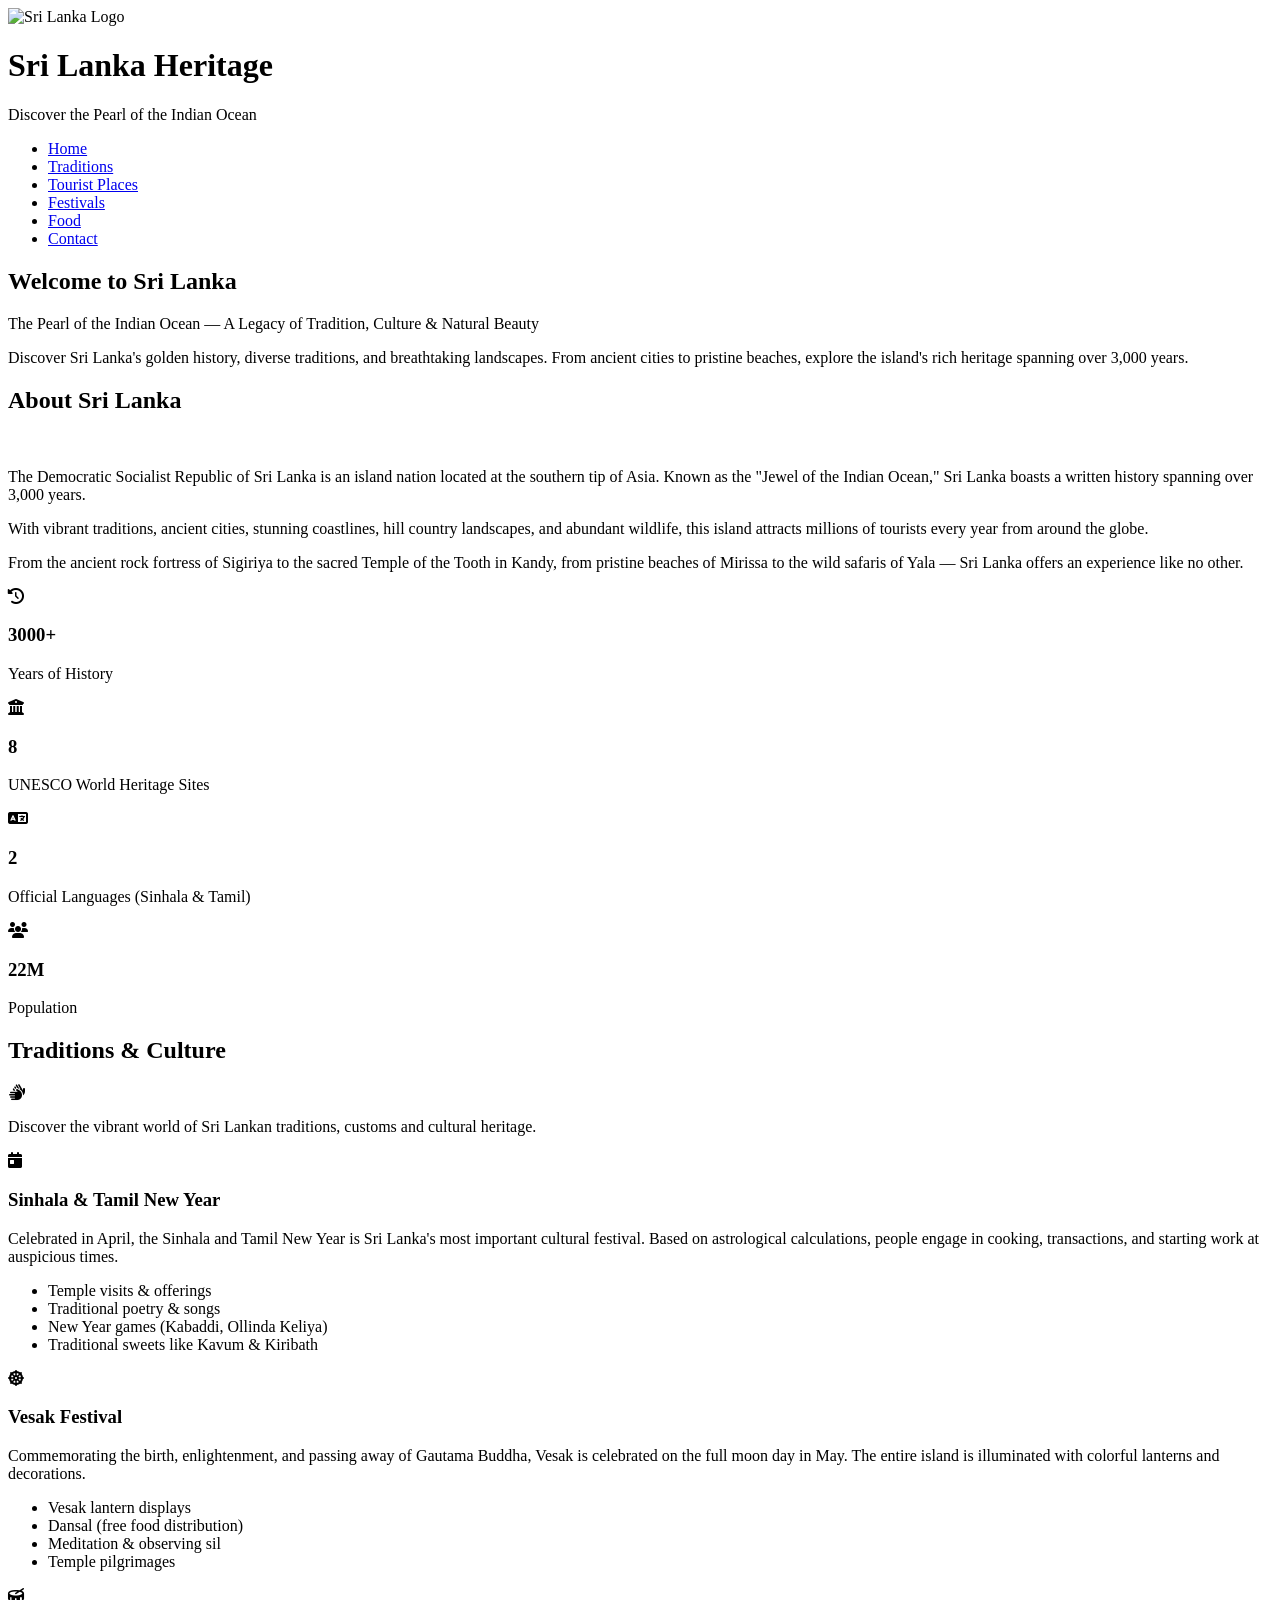
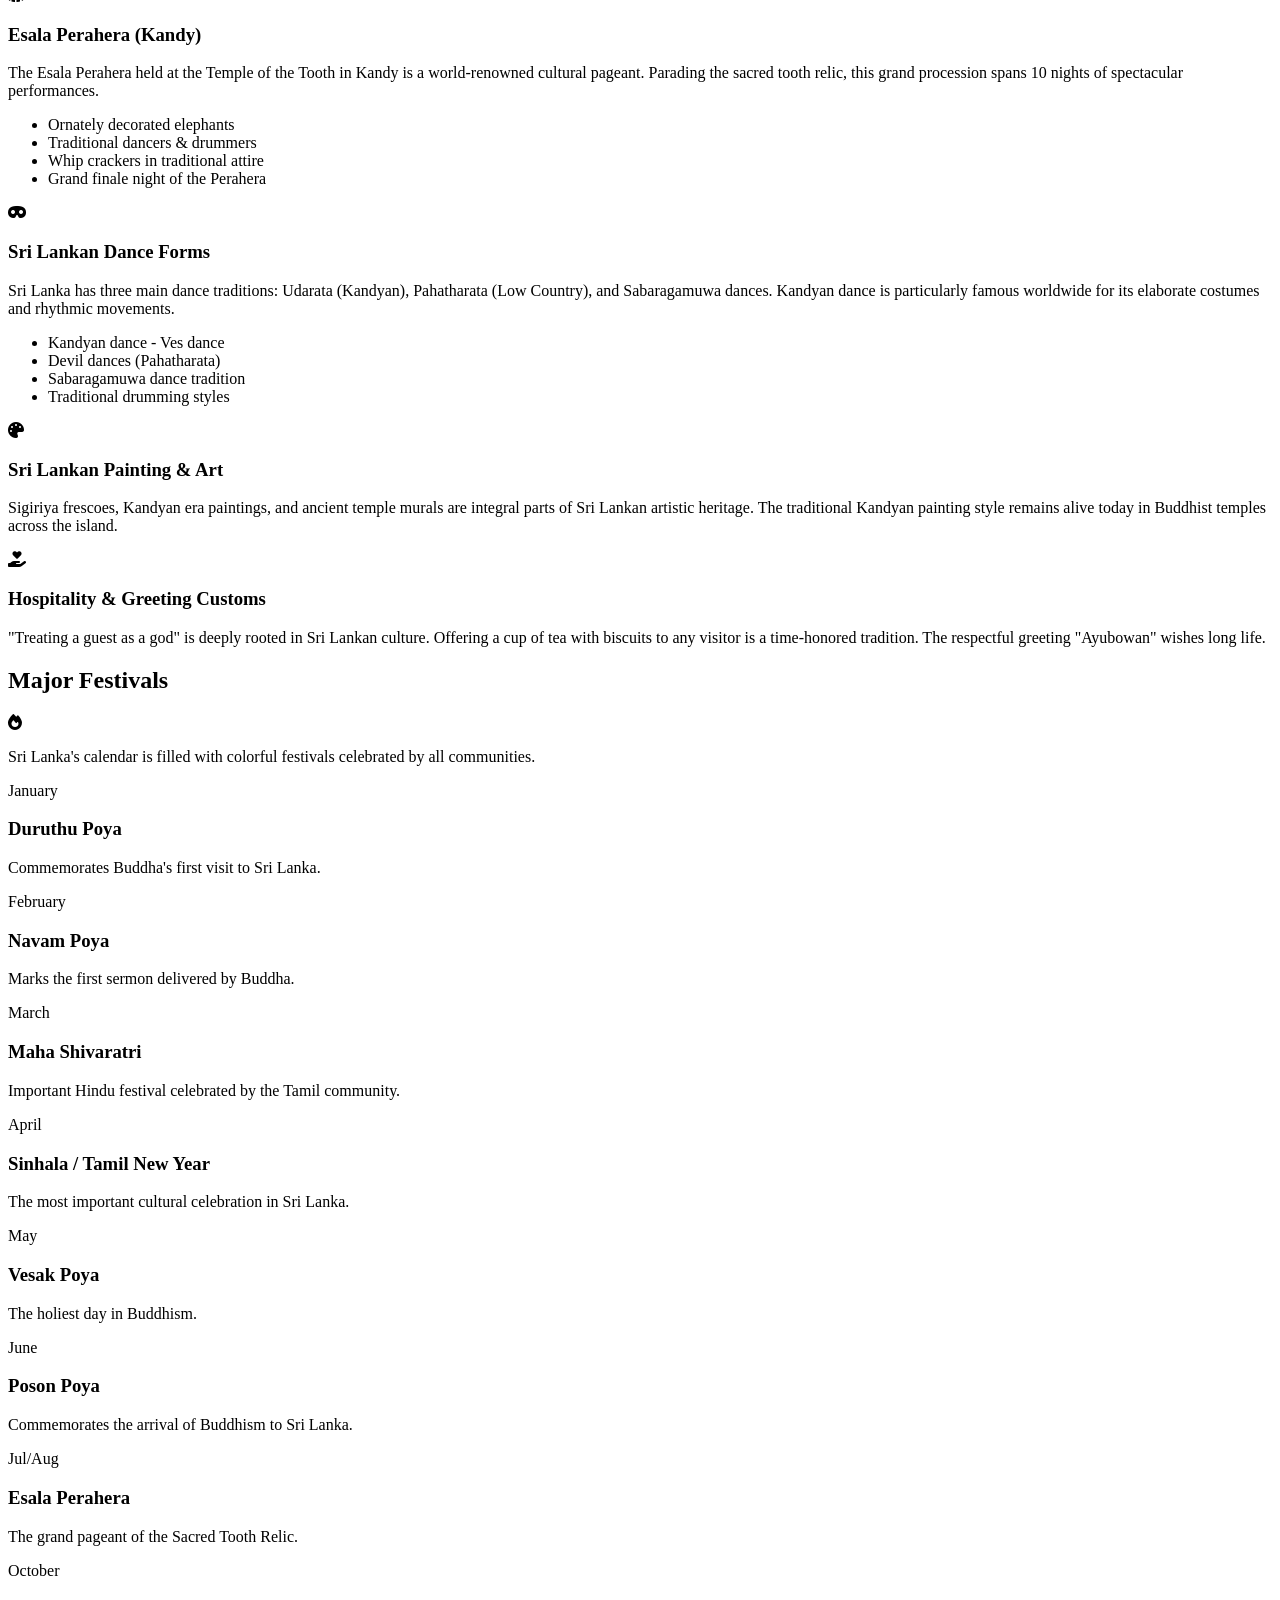
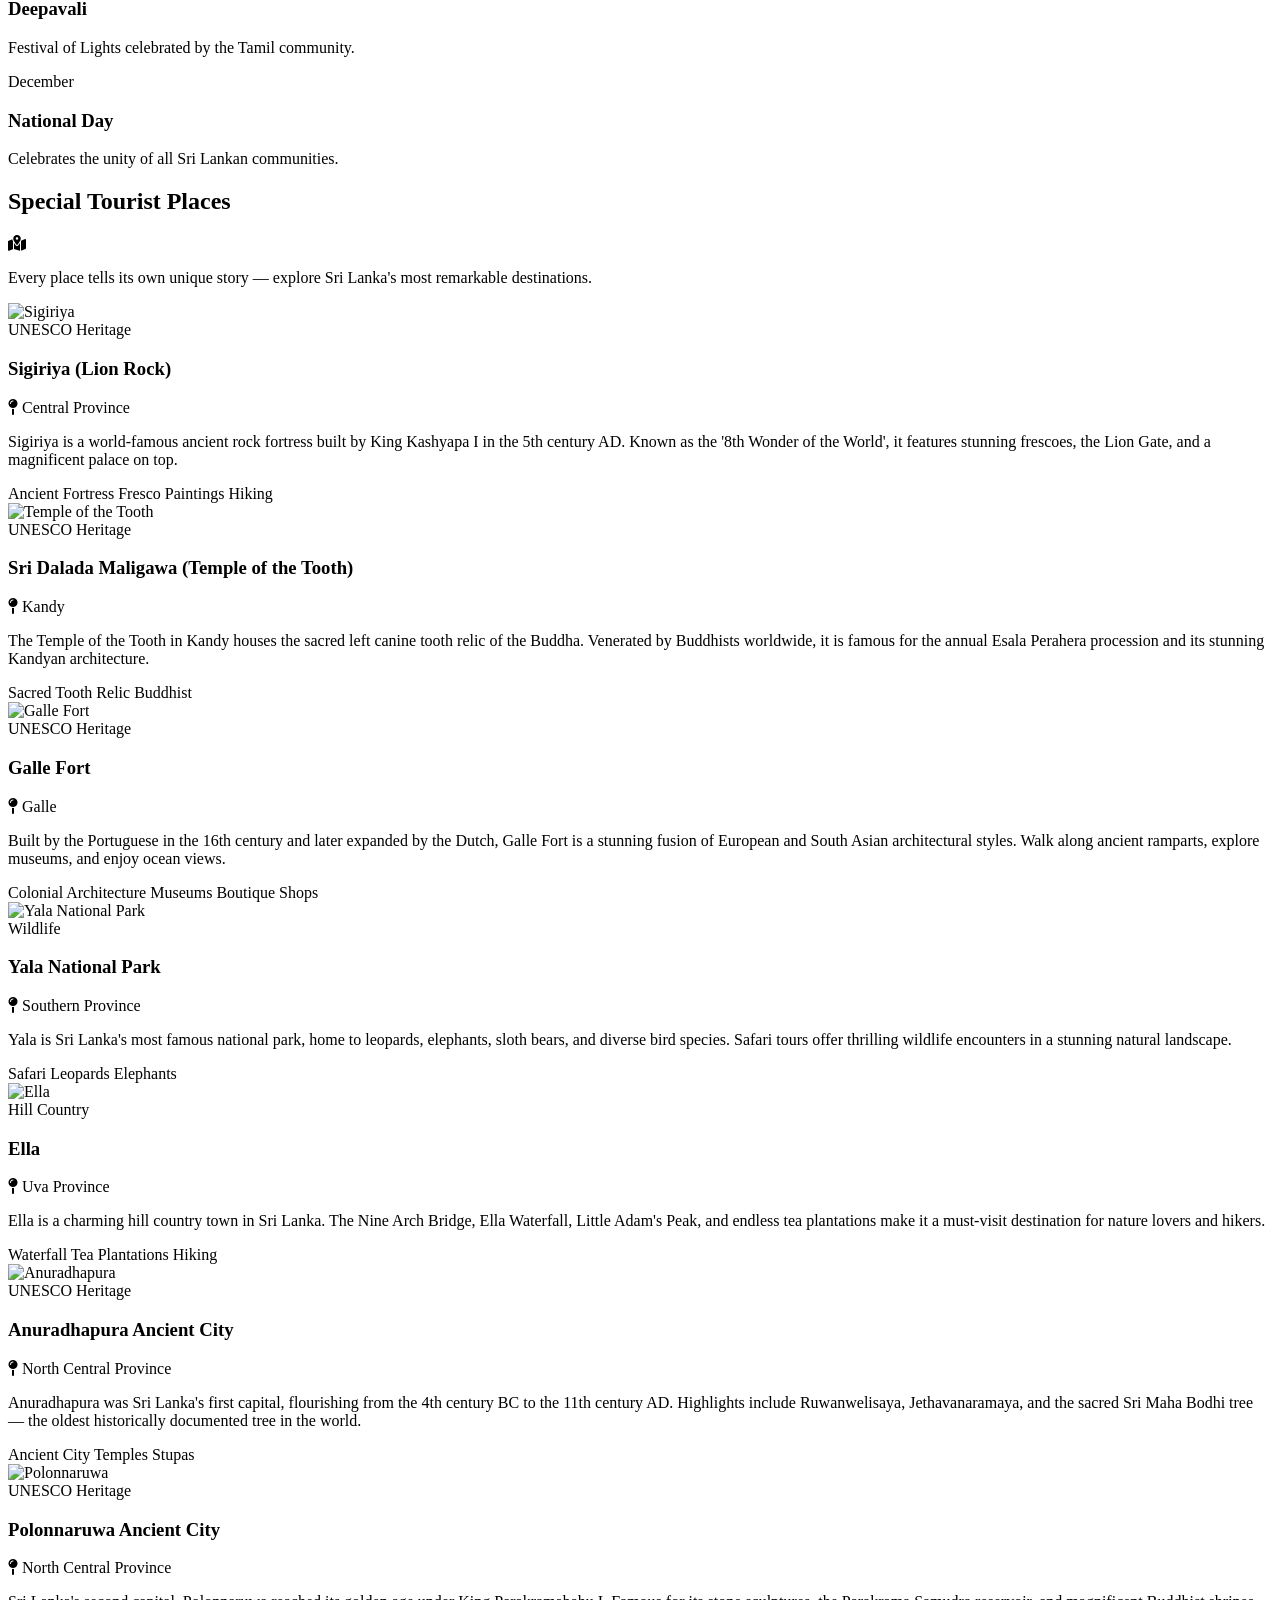
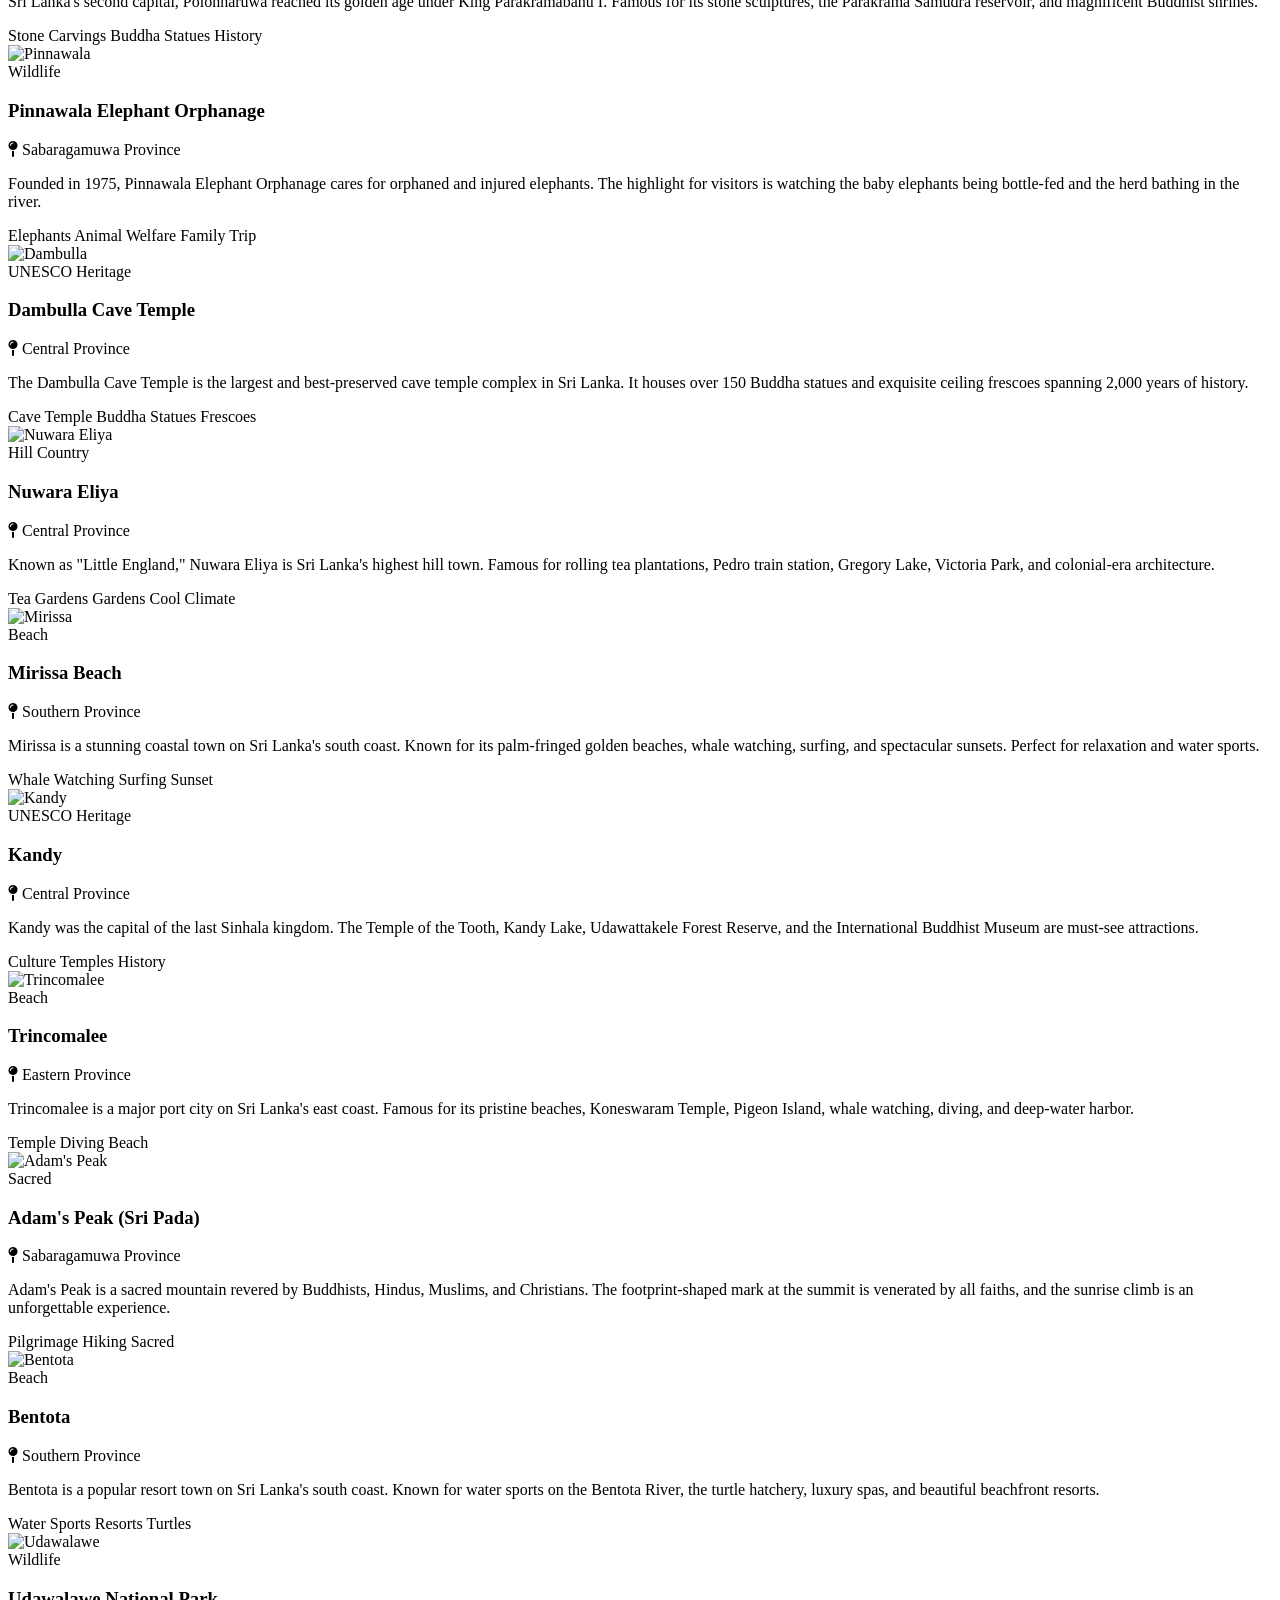
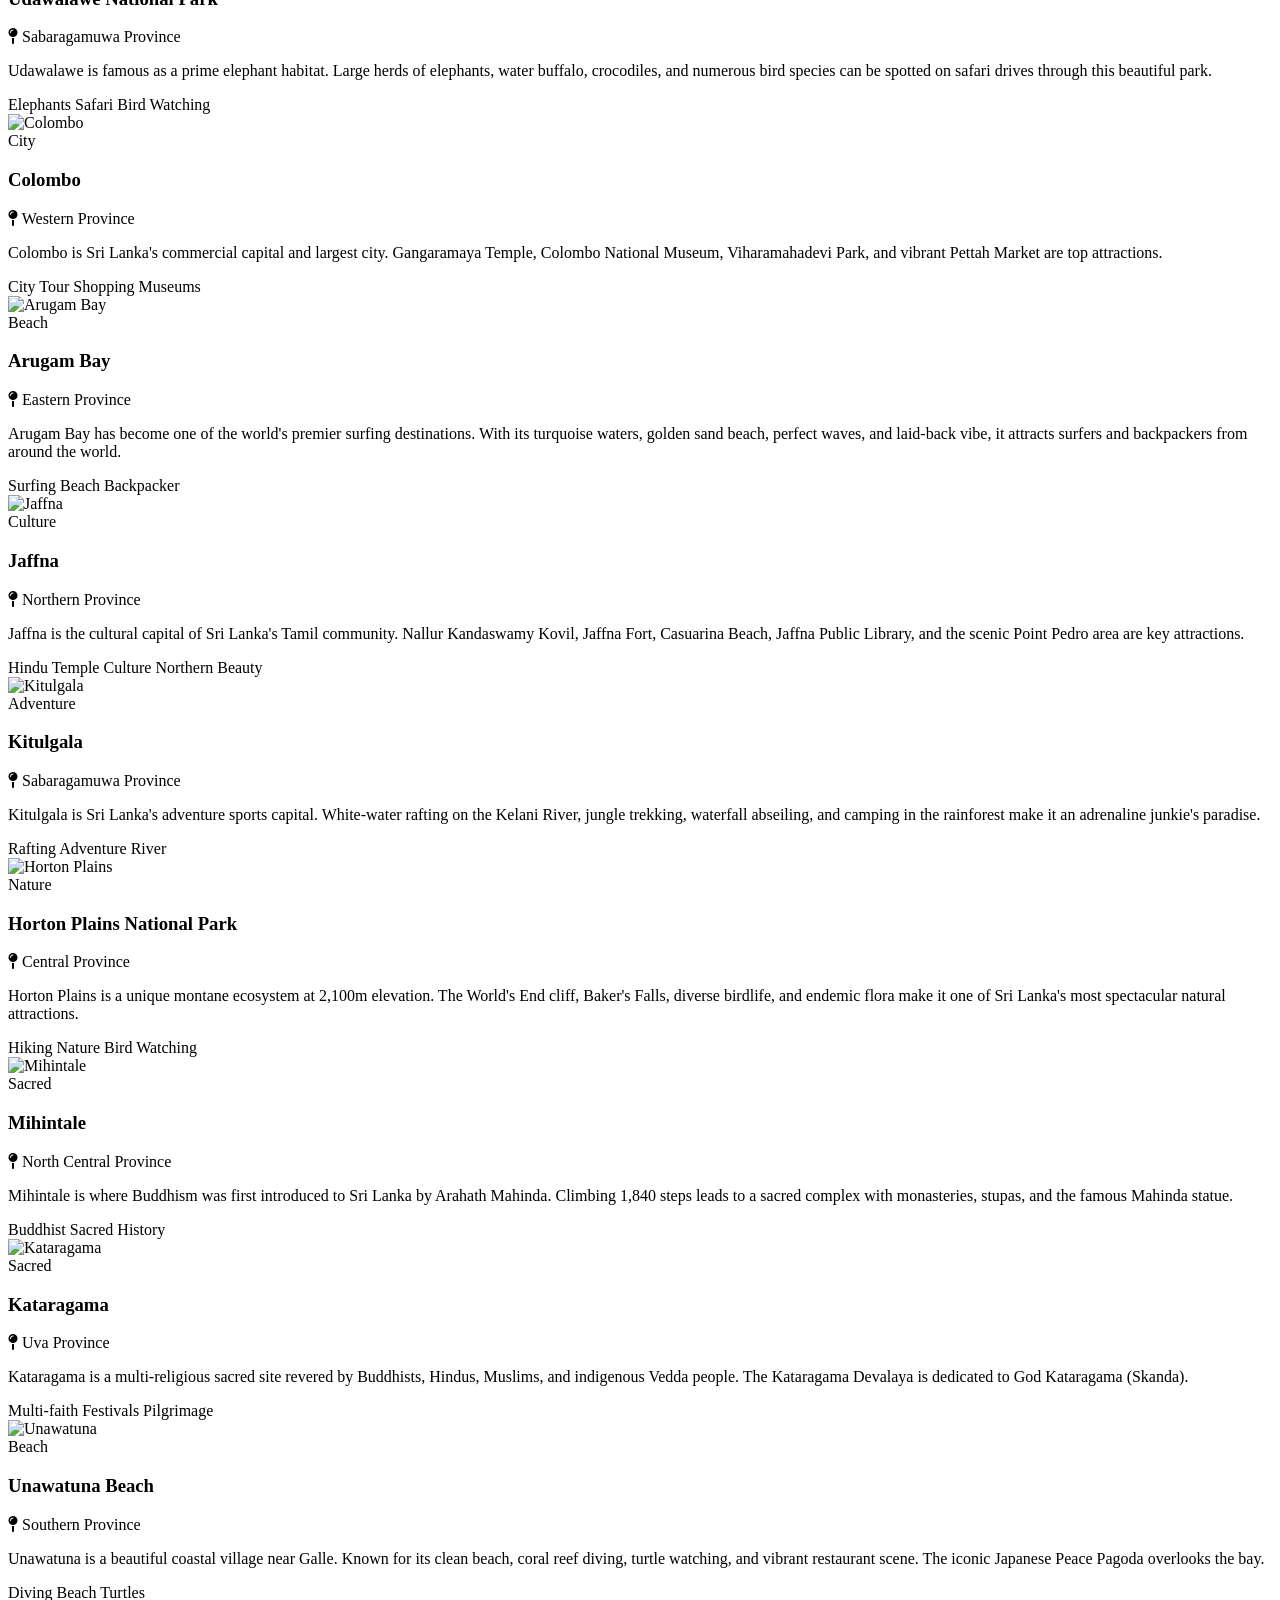
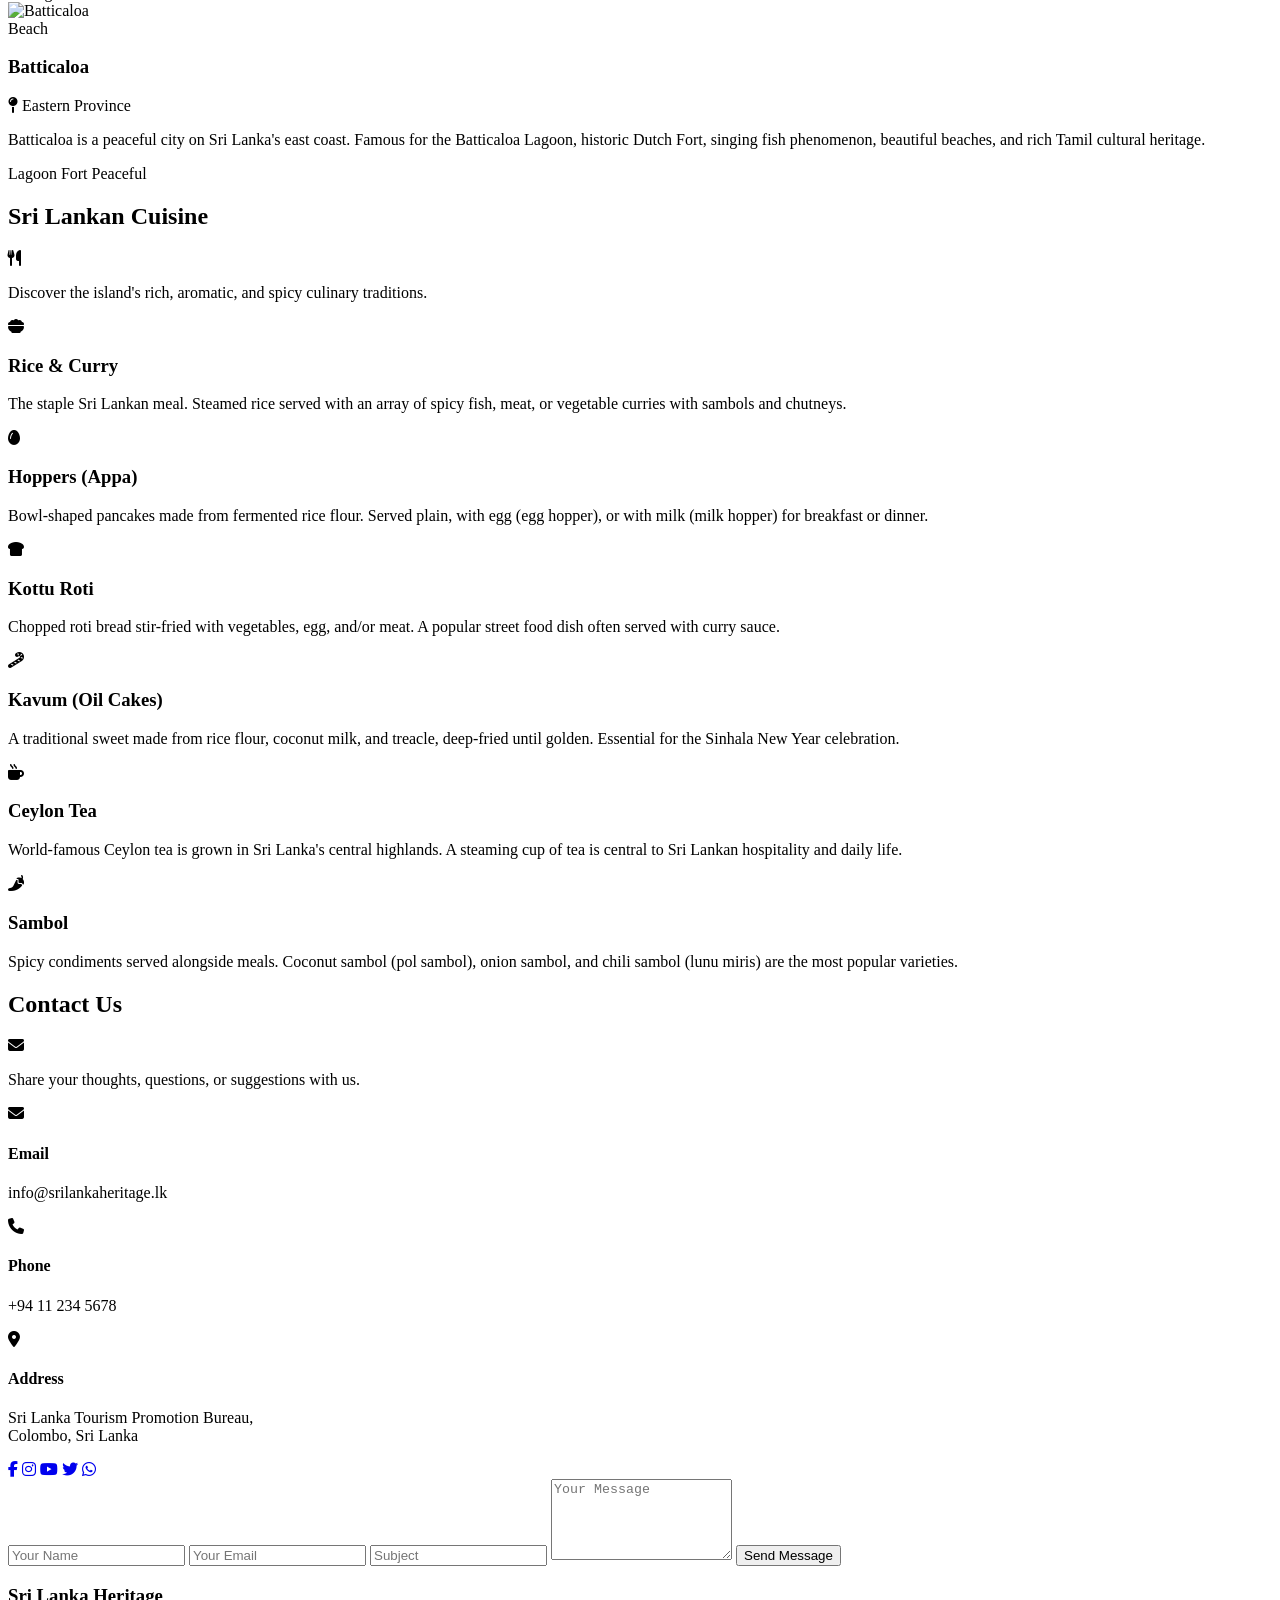
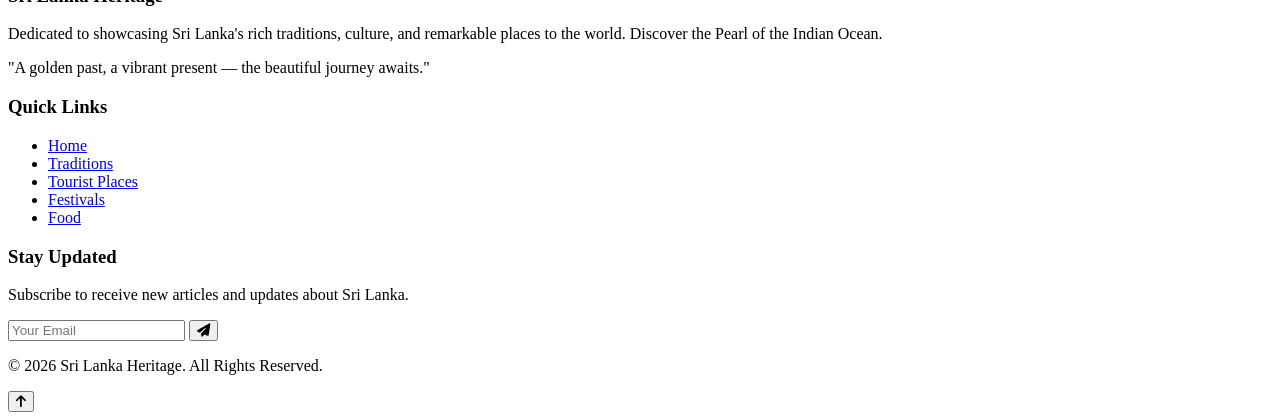
==== index.html @ 877416d2 "Add files via upload" ====
<!DOCTYPE html>
<html lang="en">
<head>
    <meta charset="UTF-8">
    <meta name="viewport" content="width=device-width, initial-scale=1.0">
    <title>Sri Lanka Heritage - Traditions & Places</title>
    <link rel="stylesheet" href="css/style.css">
    <link rel="stylesheet" href="https://cdnjs.cloudflare.com/ajax/libs/font-awesome/6.5.0/css/all.min.css">
    <link href="https://fonts.googleapis.com/css2?family=Noto+Sans+Sinhala:wght@300;400;500;600;700&family=Poppins:wght@300;400;500;600;700&display=swap" rel="stylesheet">
</head>
<body>

    <!-- ========== HEADER / NAVIGATION ========== -->
    <header class="header">
        <div class="container">
            <div class="logo">
                <img src="https://upload.wikimedia.org/wikipedia/commons/thumb/1/1e/Sri_Lanka_Coat_of_Arms.svg/120px-Sri_Lanka_Coat_of_Arms.svg.png" alt="Sri Lanka Logo" class="logo-img">
                <div class="logo-text">
                    <h1>Sri Lanka Heritage</h1>
                    <span>Discover the Pearl of the Indian Ocean</span>
                </div>
            </div>
            <nav class="nav" id="nav">
                <ul class="nav-list">
                    <li><a href="#home" class="active">Home</a></li>
                    <li><a href="#traditions">Traditions</a></li>
                    <li><a href="#places">Tourist Places</a></li>
                    <li><a href="#festivals">Festivals</a></li>
                    <li><a href="#food">Food</a></li>
                    <li><a href="#contact">Contact</a></li>
                </ul>
                <div class="hamburger" id="hamburger">
                    <span></span>
                    <span></span>
                    <span></span>
                </div>
            </nav>
        </div>
    </header>

    <!-- ========== HERO SECTION WITH SLIDESHOW BACKGROUND ========== -->
    <section class="hero" id="home">
        <!-- Slideshow background images -->
        <div class="hero-slideshow">
            <div class="hero-slide active" style="background-image: url('Image/Sigiriya.jfif')"></div>
            <div class="hero-slide" style="background-image: url('Image/The Ancient Rock Fortress of Sigiriya.jfif')"></div>
            <div class="hero-slide" style="background-image: url('Image/Anuradhapura.jfif')"></div>
            <div class="hero-slide" style="background-image: url('Image/Siripadaya, Sri Lanka.jfif')"></div>
            <div class="hero-slide" style="background-image: url('Image/Mirissa Srilanka.jfif')"></div>
            <div class="hero-slide" style="background-image: url('Image/sri lanka.jfif')"></div>
        </div>
        <div class="hero-overlay"></div>
        <!-- Glassmorphism content card -->
        <div class="hero-content">
            <h1 class="hero-title">Welcome to Sri Lanka</h1>
            <p class="hero-subtitle">The Pearl of the Indian Ocean — A Legacy of Tradition, Culture & Natural Beauty</p>
            <p class="hero-desc">Discover Sri Lanka's golden history, diverse traditions, and breathtaking landscapes. From ancient cities to pristine beaches, explore the island's rich heritage spanning over 3,000 years.</p>
            </div>
    </section>

    <!-- ========== INTRODUCTION ========== -->
    <section class="intro section-padding">
        <div class="container">
            <div class="section-header">
                <h2>About Sri Lanka</h2>
                <div class="separator">
                    <span class="sep-line"></span>
                    <i class="fas fa-lotus"></i>
                    <span class="sep-line"></span>
                </div>
            </div>
            <div class="intro-content">
                <div class="intro-text">
                    <p>The Democratic Socialist Republic of Sri Lanka is an island nation located at the southern tip of Asia. Known as the "Jewel of the Indian Ocean," Sri Lanka boasts a written history spanning over 3,000 years.</p>
                    <p>With vibrant traditions, ancient cities, stunning coastlines, hill country landscapes, and abundant wildlife, this island attracts millions of tourists every year from around the globe.</p>
                    <p>From the ancient rock fortress of Sigiriya to the sacred Temple of the Tooth in Kandy, from pristine beaches of Mirissa to the wild safaris of Yala — Sri Lanka offers an experience like no other.</p>
                </div>
                <div class="intro-stats">
                    <div class="stat-box">
                        <i class="fas fa-history"></i>
                        <h3>3000+</h3>
                        <p>Years of History</p>
                    </div>
                    <div class="stat-box">
                        <i class="fas fa-university"></i>
                        <h3>8</h3>
                        <p>UNESCO World Heritage Sites</p>
                    </div>
                    <div class="stat-box">
                        <i class="fas fa-language"></i>
                        <h3>2</h3>
                        <p>Official Languages (Sinhala & Tamil)</p>
                    </div>
                    <div class="stat-box">
                        <i class="fas fa-users"></i>
                        <h3>22M</h3>
                        <p>Population</p>
                    </div>
                </div>
            </div>
        </div>
    </section>

    <!-- ========== TRADITIONS SECTION ========== -->
    <section class="traditions section-padding" id="traditions">
        <div class="container">
            <div class="section-header">
                <h2>Traditions & Culture</h2>
                <div class="separator">
                    <span class="sep-line"></span>
                    <i class="fas fa-hands"></i>
                    <span class="sep-line"></span>
                </div>
                <p class="section-subtitle">Discover the vibrant world of Sri Lankan traditions, customs and cultural heritage.</p>
            </div>

            <div class="traditions-grid">
                <!-- Tradition 1 -->
                <div class="tradition-card fade-in">
                    <div class="card-icon"><i class="fas fa-calendar-day"></i></div>
                    <h3>Sinhala & Tamil New Year</h3>
                    <p>Celebrated in April, the Sinhala and Tamil New Year is Sri Lanka's most important cultural festival. Based on astrological calculations, people engage in cooking, transactions, and starting work at auspicious times.</p>
                    <ul class="tradition-highlights">
                        <li>Temple visits & offerings</li>
                        <li>Traditional poetry & songs</li>
                        <li>New Year games (Kabaddi, Ollinda Keliya)</li>
                        <li>Traditional sweets like Kavum & Kiribath</li>
                    </ul>
                </div>

                <!-- Tradition 2 -->
                <div class="tradition-card fade-in">
                    <div class="card-icon"><i class="fas fa-dharmachakra"></i></div>
                    <h3>Vesak Festival</h3>
                    <p>Commemorating the birth, enlightenment, and passing away of Gautama Buddha, Vesak is celebrated on the full moon day in May. The entire island is illuminated with colorful lanterns and decorations.</p>
                    <ul class="tradition-highlights">
                        <li>Vesak lantern displays</li>
                        <li>Dansal (free food distribution)</li>
                        <li>Meditation & observing sil</li>
                        <li>Temple pilgrimages</li>
                    </ul>
                </div>

                <!-- Tradition 3 -->
                <div class="tradition-card fade-in">
                    <div class="card-icon"><i class="fas fa-drum"></i></div>
                    <h3>Esala Perahera (Kandy)</h3>
                    <p>The Esala Perahera held at the Temple of the Tooth in Kandy is a world-renowned cultural pageant. Parading the sacred tooth relic, this grand procession spans 10 nights of spectacular performances.</p>
                    <ul class="tradition-highlights">
                        <li>Ornately decorated elephants</li>
                        <li>Traditional dancers & drummers</li>
                        <li>Whip crackers in traditional attire</li>
                        <li>Grand finale night of the Perahera</li>
                    </ul>
                </div>

                <!-- Tradition 4 -->
                <div class="tradition-card fade-in">
                    <div class="card-icon"><i class="fas fa-mask"></i></div>
                    <h3>Sri Lankan Dance Forms</h3>
                    <p>Sri Lanka has three main dance traditions: Udarata (Kandyan), Pahatharata (Low Country), and Sabaragamuwa dances. Kandyan dance is particularly famous worldwide for its elaborate costumes and rhythmic movements.</p>
                    <ul class="tradition-highlights">
                        <li>Kandyan dance - Ves dance</li>
                        <li>Devil dances (Pahatharata)</li>
                        <li>Sabaragamuwa dance tradition</li>
                        <li>Traditional drumming styles</li>
                    </ul>
                </div>

                <!-- Tradition 5 -->
                <div class="tradition-card fade-in">
                    <div class="card-icon"><i class="fas fa-palette"></i></div>
                    <h3>Sri Lankan Painting & Art</h3>
                    <p>Sigiriya frescoes, Kandyan era paintings, and ancient temple murals are integral parts of Sri Lankan artistic heritage. The traditional Kandyan painting style remains alive today in Buddhist temples across the island.</p>
                </div>

                <!-- Tradition 6 -->
                <div class="tradition-card fade-in">
                    <div class="card-icon"><i class="fas fa-hand-holding-heart"></i></div>
                    <h3>Hospitality & Greeting Customs</h3>
                    <p>"Treating a guest as a god" is deeply rooted in Sri Lankan culture. Offering a cup of tea with biscuits to any visitor is a time-honored tradition. The respectful greeting "Ayubowan" wishes long life.</p>
                </div>
            </div>
        </div>
    </section>

    <!-- ========== FESTIVALS SECTION ========== -->
    <section class="festivals section-padding" id="festivals">
        <div class="container">
            <div class="section-header">
                <h2>Major Festivals</h2>
                <div class="separator">
                    <span class="sep-line"></span>
                    <i class="fas fa-fire"></i>
                    <span class="sep-line"></span>
                </div>
                <p class="section-subtitle">Sri Lanka's calendar is filled with colorful festivals celebrated by all communities.</p>
            </div>

            <div class="festivals-grid">
                <div class="festival-card">
                    <div class="festival-date">January</div>
                    <h3>Duruthu Poya</h3>
                    <p>Commemorates Buddha's first visit to Sri Lanka.</p>
                </div>
                <div class="festival-card">
                    <div class="festival-date">February</div>
                    <h3>Navam Poya</h3>
                    <p>Marks the first sermon delivered by Buddha.</p>
                </div>
                <div class="festival-card">
                    <div class="festival-date">March</div>
                    <h3>Maha Shivaratri</h3>
                    <p>Important Hindu festival celebrated by the Tamil community.</p>
                </div>
                <div class="festival-card">
                    <div class="festival-date">April</div>
                    <h3>Sinhala / Tamil New Year</h3>
                    <p>The most important cultural celebration in Sri Lanka.</p>
                </div>
                <div class="festival-card">
                    <div class="festival-date">May</div>
                    <h3>Vesak Poya</h3>
                    <p>The holiest day in Buddhism.</p>
                </div>
                <div class="festival-card">
                    <div class="festival-date">June</div>
                    <h3>Poson Poya</h3>
                    <p>Commemorates the arrival of Buddhism to Sri Lanka.</p>
                </div>
                <div class="festival-card">
                    <div class="festival-date">Jul/Aug</div>
                    <h3>Esala Perahera</h3>
                    <p>The grand pageant of the Sacred Tooth Relic.</p>
                </div>
                <div class="festival-card">
                    <div class="festival-date">October</div>
                    <h3>Deepavali</h3>
                    <p>Festival of Lights celebrated by the Tamil community.</p>
                </div>
                <div class="festival-card">
                    <div class="festival-date">December</div>
                    <h3>National Day</h3>
                    <p>Celebrates the unity of all Sri Lankan communities.</p>
                </div>
            </div>
        </div>
    </section>

    <!-- ========== PLACES SECTION ========== -->
    <section class="places section-padding" id="places">
        <div class="container">
            <div class="section-header">
                <h2>Special Tourist Places</h2>
                <div class="separator">
                    <span class="sep-line"></span>
                    <i class="fas fa-map-marked-alt"></i>
                    <span class="sep-line"></span>
                </div>
                <p class="section-subtitle">Every place tells its own unique story — explore Sri Lanka's most remarkable destinations.</p>
            </div>

            <div class="places-grid">
                <!-- Place 1 -->
                <div class="place-card fade-in">
                    <div class="place-image">
                        <img src="https://upload.wikimedia.org/wikipedia/commons/thumb/e/e7/Sigiriya.jpg/1280px-Sigiriya.jpg" alt="Sigiriya" loading="lazy">
                        <div class="place-badge">UNESCO Heritage</div>
                    </div>
                    <div class="place-info">
                        <h3>Sigiriya (Lion Rock)</h3>
                        <p class="place-location"><i class="fas fa-map-pin"></i> Central Province</p>
                        <p>Sigiriya is a world-famous ancient rock fortress built by King Kashyapa I in the 5th century AD. Known as the '8th Wonder of the World', it features stunning frescoes, the Lion Gate, and a magnificent palace on top.</p>
                        <div class="place-tags">
                            <span>Ancient Fortress</span>
                            <span>Fresco Paintings</span>
                            <span>Hiking</span>
                        </div>
                    </div>
                </div>

                <!-- Place 2 -->
                <div class="place-card fade-in">
                    <div class="place-image">
                        <img src="https://upload.wikimedia.org/wikipedia/commons/thumb/4/4b/Temple_of_the_Tooth.jpg/1280px-Temple_of_the_Tooth.jpg" alt="Temple of the Tooth" loading="lazy">
                        <div class="place-badge">UNESCO Heritage</div>
                    </div>
                    <div class="place-info">
                        <h3>Sri Dalada Maligawa (Temple of the Tooth)</h3>
                        <p class="place-location"><i class="fas fa-map-pin"></i> Kandy</p>
                        <p>The Temple of the Tooth in Kandy houses the sacred left canine tooth relic of the Buddha. Venerated by Buddhists worldwide, it is famous for the annual Esala Perahera procession and its stunning Kandyan architecture.</p>
                        <div class="place-tags">
                            <span>Sacred</span>
                            <span>Tooth Relic</span>
                            <span>Buddhist</span>
                        </div>
                    </div>
                </div>

                <!-- Place 3 -->
                <div class="place-card fade-in">
                    <div class="place-image">
                        <img src="https://upload.wikimedia.org/wikipedia/commons/thumb/8/8a/Galle_Fort.jpg/1280px-Galle_Fort.jpg" alt="Galle Fort" loading="lazy">
                        <div class="place-badge">UNESCO Heritage</div>
                    </div>
                    <div class="place-info">
                        <h3>Galle Fort</h3>
                        <p class="place-location"><i class="fas fa-map-pin"></i> Galle</p>
                        <p>Built by the Portuguese in the 16th century and later expanded by the Dutch, Galle Fort is a stunning fusion of European and South Asian architectural styles. Walk along ancient ramparts, explore museums, and enjoy ocean views.</p>
                        <div class="place-tags">
                            <span>Colonial Architecture</span>
                            <span>Museums</span>
                            <span>Boutique Shops</span>
                        </div>
                    </div>
                </div>

                <!-- Place 4 -->
                <div class="place-card fade-in">
                    <div class="place-image">
                        <img src="https://upload.wikimedia.org/wikipedia/commons/thumb/7/70/Yala_National_Park.jpg/1280px-Yala_National_Park.jpg" alt="Yala National Park" loading="lazy">
                        <div class="place-badge">Wildlife</div>
                    </div>
                    <div class="place-info">
                        <h3>Yala National Park</h3>
                        <p class="place-location"><i class="fas fa-map-pin"></i> Southern Province</p>
                        <p>Yala is Sri Lanka's most famous national park, home to leopards, elephants, sloth bears, and diverse bird species. Safari tours offer thrilling wildlife encounters in a stunning natural landscape.</p>
                        <div class="place-tags">
                            <span>Safari</span>
                            <span>Leopards</span>
                            <span>Elephants</span>
                        </div>
                    </div>
                </div>

                <!-- Place 5 -->
                <div class="place-card fade-in">
                    <div class="place-image">
                        <img src="https://upload.wikimedia.org/wikipedia/commons/thumb/2/2e/Ella_Sri_Lanka.jpg/1280px-Ella_Sri_Lanka.jpg" alt="Ella" loading="lazy">
                        <div class="place-badge">Hill Country</div>
                    </div>
                    <div class="place-info">
                        <h3>Ella</h3>
                        <p class="place-location"><i class="fas fa-map-pin"></i> Uva Province</p>
                        <p>Ella is a charming hill country town in Sri Lanka. The Nine Arch Bridge, Ella Waterfall, Little Adam's Peak, and endless tea plantations make it a must-visit destination for nature lovers and hikers.</p>
                        <div class="place-tags">
                            <span>Waterfall</span>
                            <span>Tea Plantations</span>
                            <span>Hiking</span>
                        </div>
                    </div>
                </div>

                <!-- Place 6 -->
                <div class="place-card fade-in">
                    <div class="place-image">
                        <img src="https://upload.wikimedia.org/wikipedia/commons/thumb/2/20/Anuradhapura.jpg/1280px-Anuradhapura.jpg" alt="Anuradhapura" loading="lazy">
                        <div class="place-badge">UNESCO Heritage</div>
                    </div>
                    <div class="place-info">
                        <h3>Anuradhapura Ancient City</h3>
                        <p class="place-location"><i class="fas fa-map-pin"></i> North Central Province</p>
                        <p>Anuradhapura was Sri Lanka's first capital, flourishing from the 4th century BC to the 11th century AD. Highlights include Ruwanwelisaya, Jethavanaramaya, and the sacred Sri Maha Bodhi tree — the oldest historically documented tree in the world.</p>
                        <div class="place-tags">
                            <span>Ancient City</span>
                            <span>Temples</span>
                            <span>Stupas</span>
                        </div>
                    </div>
                </div>

                <!-- Place 7 -->
                <div class="place-card fade-in">
                    <div class="place-image">
                        <img src="https://upload.wikimedia.org/wikipedia/commons/thumb/9/9b/Polonnaruwa.jpg/1280px-Polonnaruwa.jpg" alt="Polonnaruwa" loading="lazy">
                        <div class="place-badge">UNESCO Heritage</div>
                    </div>
                    <div class="place-info">
                        <h3>Polonnaruwa Ancient City</h3>
                        <p class="place-location"><i class="fas fa-map-pin"></i> North Central Province</p>
                        <p>Sri Lanka's second capital, Polonnaruwa reached its golden age under King Parakramabahu I. Famous for its stone sculptures, the Parakrama Samudra reservoir, and magnificent Buddhist shrines.</p>
                        <div class="place-tags">
                            <span>Stone Carvings</span>
                            <span>Buddha Statues</span>
                            <span>History</span>
                        </div>
                    </div>
                </div>

                <!-- Place 8 -->
                <div class="place-card fade-in">
                    <div class="place-image">
                        <img src="https://upload.wikimedia.org/wikipedia/commons/thumb/7/77/Pinnawala_Elephant_Orphanage.jpg/1280px-Pinnawala_Elephant_Orphanage.jpg" alt="Pinnawala" loading="lazy">
                        <div class="place-badge">Wildlife</div>
                    </div>
                    <div class="place-info">
                        <h3>Pinnawala Elephant Orphanage</h3>
                        <p class="place-location"><i class="fas fa-map-pin"></i> Sabaragamuwa Province</p>
                        <p>Founded in 1975, Pinnawala Elephant Orphanage cares for orphaned and injured elephants. The highlight for visitors is watching the baby elephants being bottle-fed and the herd bathing in the river.</p>
                        <div class="place-tags">
                            <span>Elephants</span>
                            <span>Animal Welfare</span>
                            <span>Family Trip</span>
                        </div>
                    </div>
                </div>

                <!-- Place 9 -->
                <div class="place-card fade-in">
                    <div class="place-image">
                        <img src="https://upload.wikimedia.org/wikipedia/commons/thumb/a/a4/Dambulla_Cave_Temple.jpg/1280px-Dambulla_Cave_Temple.jpg" alt="Dambulla" loading="lazy">
                        <div class="place-badge">UNESCO Heritage</div>
                    </div>
                    <div class="place-info">
                        <h3>Dambulla Cave Temple</h3>
                        <p class="place-location"><i class="fas fa-map-pin"></i> Central Province</p>
                        <p>The Dambulla Cave Temple is the largest and best-preserved cave temple complex in Sri Lanka. It houses over 150 Buddha statues and exquisite ceiling frescoes spanning 2,000 years of history.</p>
                        <div class="place-tags">
                            <span>Cave Temple</span>
                            <span>Buddha Statues</span>
                            <span>Frescoes</span>
                        </div>
                    </div>
                </div>

                <!-- Place 10 -->
                <div class="place-card fade-in">
                    <div class="place-image">
                        <img src="https://upload.wikimedia.org/wikipedia/commons/thumb/5/5a/Nuwara_Eliya.jpg/1280px-Nuwara_Eliya.jpg" alt="Nuwara Eliya" loading="lazy">
                        <div class="place-badge">Hill Country</div>
                    </div>
                    <div class="place-info">
                        <h3>Nuwara Eliya</h3>
                        <p class="place-location"><i class="fas fa-map-pin"></i> Central Province</p>
                        <p>Known as "Little England," Nuwara Eliya is Sri Lanka's highest hill town. Famous for rolling tea plantations, Pedro train station, Gregory Lake, Victoria Park, and colonial-era architecture.</p>
                        <div class="place-tags">
                            <span>Tea Gardens</span>
                            <span>Gardens</span>
                            <span>Cool Climate</span>
                        </div>
                    </div>
                </div>

                <!-- Place 11 -->
                <div class="place-card fade-in">
                    <div class="place-image">
                        <img src="https://upload.wikimedia.org/wikipedia/commons/thumb/0/0a/Mirissa_Beach.jpg/1280px-Mirissa_Beach.jpg" alt="Mirissa" loading="lazy">
                        <div class="place-badge">Beach</div>
                    </div>
                    <div class="place-info">
                        <h3>Mirissa Beach</h3>
                        <p class="place-location"><i class="fas fa-map-pin"></i> Southern Province</p>
                        <p>Mirissa is a stunning coastal town on Sri Lanka's south coast. Known for its palm-fringed golden beaches, whale watching, surfing, and spectacular sunsets. Perfect for relaxation and water sports.</p>
                        <div class="place-tags">
                            <span>Whale Watching</span>
                            <span>Surfing</span>
                            <span>Sunset</span>
                        </div>
                    </div>
                </div>

                <!-- Place 12 -->
                <div class="place-card fade-in">
                    <div class="place-image">
                        <img src="https://upload.wikimedia.org/wikipedia/commons/thumb/a/a7/Kandy_Lake.jpg/1280px-Kandy_Lake.jpg" alt="Kandy" loading="lazy">
                        <div class="place-badge">UNESCO Heritage</div>
                    </div>
                    <div class="place-info">
                        <h3>Kandy</h3>
                        <p class="place-location"><i class="fas fa-map-pin"></i> Central Province</p>
                        <p>Kandy was the capital of the last Sinhala kingdom. The Temple of the Tooth, Kandy Lake, Udawattakele Forest Reserve, and the International Buddhist Museum are must-see attractions.</p>
                        <div class="place-tags">
                            <span>Culture</span>
                            <span>Temples</span>
                            <span>History</span>
                        </div>
                    </div>
                </div>

                <!-- Place 13 -->
                <div class="place-card fade-in">
                    <div class="place-image">
                        <img src="https://upload.wikimedia.org/wikipedia/commons/thumb/0/09/Trincomalee_Beach.jpg/1280px-Trincomalee_Beach.jpg" alt="Trincomalee" loading="lazy">
                        <div class="place-badge">Beach</div>
                    </div>
                    <div class="place-info">
                        <h3>Trincomalee</h3>
                        <p class="place-location"><i class="fas fa-map-pin"></i> Eastern Province</p>
                        <p>Trincomalee is a major port city on Sri Lanka's east coast. Famous for its pristine beaches, Koneswaram Temple, Pigeon Island, whale watching, diving, and deep-water harbor.</p>
                        <div class="place-tags">
                            <span>Temple</span>
                            <span>Diving</span>
                            <span>Beach</span>
                        </div>
                    </div>
                </div>

                <!-- Place 14 -->
                <div class="place-card fade-in">
                    <div class="place-image">
                        <img src="https://upload.wikimedia.org/wikipedia/commons/thumb/d/d6/Adam%27s_Peak.jpg/1280px-Adam%27s_Peak.jpg" alt="Adam's Peak" loading="lazy">
                        <div class="place-badge">Sacred</div>
                    </div>
                    <div class="place-info">
                        <h3>Adam's Peak (Sri Pada)</h3>
                        <p class="place-location"><i class="fas fa-map-pin"></i> Sabaragamuwa Province</p>
                        <p>Adam's Peak is a sacred mountain revered by Buddhists, Hindus, Muslims, and Christians. The footprint-shaped mark at the summit is venerated by all faiths, and the sunrise climb is an unforgettable experience.</p>
                        <div class="place-tags">
                            <span>Pilgrimage</span>
                            <span>Hiking</span>
                            <span>Sacred</span>
                        </div>
                    </div>
                </div>

                <!-- Place 15 -->
                <div class="place-card fade-in">
                    <div class="place-image">
                        <img src="https://upload.wikimedia.org/wikipedia/commons/thumb/0/09/Bentota_Beach.jpg/1280px-Bentota_Beach.jpg" alt="Bentota" loading="lazy">
                        <div class="place-badge">Beach</div>
                    </div>
                    <div class="place-info">
                        <h3>Bentota</h3>
                        <p class="place-location"><i class="fas fa-map-pin"></i> Southern Province</p>
                        <p>Bentota is a popular resort town on Sri Lanka's south coast. Known for water sports on the Bentota River, the turtle hatchery, luxury spas, and beautiful beachfront resorts.</p>
                        <div class="place-tags">
                            <span>Water Sports</span>
                            <span>Resorts</span>
                            <span>Turtles</span>
                        </div>
                    </div>
                </div>

                <!-- Place 16 -->
                <div class="place-card fade-in">
                    <div class="place-image">
                        <img src="https://upload.wikimedia.org/wikipedia/commons/thumb/4/49/Udawalawe_National_Park.jpg/1280px-Udawalawe_National_Park.jpg" alt="Udawalawe" loading="lazy">
                        <div class="place-badge">Wildlife</div>
                    </div>
                    <div class="place-info">
                        <h3>Udawalawe National Park</h3>
                        <p class="place-location"><i class="fas fa-map-pin"></i> Sabaragamuwa Province</p>
                        <p>Udawalawe is famous as a prime elephant habitat. Large herds of elephants, water buffalo, crocodiles, and numerous bird species can be spotted on safari drives through this beautiful park.</p>
                        <div class="place-tags">
                            <span>Elephants</span>
                            <span>Safari</span>
                            <span>Bird Watching</span>
                        </div>
                    </div>
                </div>

                <!-- Place 17 -->
                <div class="place-card fade-in">
                    <div class="place-image">
                        <img src="https://upload.wikimedia.org/wikipedia/commons/thumb/6/66/Colombo_Skyline.jpg/1280px-Colombo_Skyline.jpg" alt="Colombo" loading="lazy">
                        <div class="place-badge">City</div>
                    </div>
                    <div class="place-info">
                        <h3>Colombo</h3>
                        <p class="place-location"><i class="fas fa-map-pin"></i> Western Province</p>
                        <p>Colombo is Sri Lanka's commercial capital and largest city. Gangaramaya Temple, Colombo National Museum, Viharamahadevi Park, and vibrant Pettah Market are top attractions.</p>
                        <div class="place-tags">
                            <span>City Tour</span>
                            <span>Shopping</span>
                            <span>Museums</span>
                        </div>
                    </div>
                </div>

                <!-- Place 18 -->
                <div class="place-card fade-in">
                    <div class="place-image">
                        <img src="https://upload.wikimedia.org/wikipedia/commons/thumb/b/b4/Arugam_Bay.jpg/1280px-Arugam_Bay.jpg" alt="Arugam Bay" loading="lazy">
                        <div class="place-badge">Beach</div>
                    </div>
                    <div class="place-info">
                        <h3>Arugam Bay</h3>
                        <p class="place-location"><i class="fas fa-map-pin"></i> Eastern Province</p>
                        <p>Arugam Bay has become one of the world's premier surfing destinations. With its turquoise waters, golden sand beach, perfect waves, and laid-back vibe, it attracts surfers and backpackers from around the world.</p>
                        <div class="place-tags">
                            <span>Surfing</span>
                            <span>Beach</span>
                            <span>Backpacker</span>
                        </div>
                    </div>
                </div>

                <!-- Place 19 -->
                <div class="place-card fade-in">
                    <div class="place-image">
                        <img src="https://upload.wikimedia.org/wikipedia/commons/thumb/7/7c/Jaffna_Fort.jpg/1280px-Jaffna_Fort.jpg" alt="Jaffna" loading="lazy">
                        <div class="place-badge">Culture</div>
                    </div>
                    <div class="place-info">
                        <h3>Jaffna</h3>
                        <p class="place-location"><i class="fas fa-map-pin"></i> Northern Province</p>
                        <p>Jaffna is the cultural capital of Sri Lanka's Tamil community. Nallur Kandaswamy Kovil, Jaffna Fort, Casuarina Beach, Jaffna Public Library, and the scenic Point Pedro area are key attractions.</p>
                        <div class="place-tags">
                            <span>Hindu Temple</span>
                            <span>Culture</span>
                            <span>Northern Beauty</span>
                        </div>
                    </div>
                </div>

                <!-- Place 20 -->
                <div class="place-card fade-in">
                    <div class="place-image">
                        <img src="https://upload.wikimedia.org/wikipedia/commons/thumb/5/5e/Kithulgala.jpg/1280px-Kithulgala.jpg" alt="Kitulgala" loading="lazy">
                        <div class="place-badge">Adventure</div>
                    </div>
                    <div class="place-info">
                        <h3>Kitulgala</h3>
                        <p class="place-location"><i class="fas fa-map-pin"></i> Sabaragamuwa Province</p>
                        <p>Kitulgala is Sri Lanka's adventure sports capital. White-water rafting on the Kelani River, jungle trekking, waterfall abseiling, and camping in the rainforest make it an adrenaline junkie's paradise.</p>
                        <div class="place-tags">
                            <span>Rafting</span>
                            <span>Adventure</span>
                            <span>River</span>
                        </div>
                    </div>
                </div>

                <!-- Place 21 -->
                <div class="place-card fade-in">
                    <div class="place-image">
                        <img src="https://upload.wikimedia.org/wikipedia/commons/thumb/2/2c/Horton_Plains.jpg/1280px-Horton_Plains.jpg" alt="Horton Plains" loading="lazy">
                        <div class="place-badge">Nature</div>
                    </div>
                    <div class="place-info">
                        <h3>Horton Plains National Park</h3>
                        <p class="place-location"><i class="fas fa-map-pin"></i> Central Province</p>
                        <p>Horton Plains is a unique montane ecosystem at 2,100m elevation. The World's End cliff, Baker's Falls, diverse birdlife, and endemic flora make it one of Sri Lanka's most spectacular natural attractions.</p>
                        <div class="place-tags">
                            <span>Hiking</span>
                            <span>Nature</span>
                            <span>Bird Watching</span>
                        </div>
                    </div>
                </div>

                <!-- Place 22 -->
                <div class="place-card fade-in">
                    <div class="place-image">
                        <img src="https://upload.wikimedia.org/wikipedia/commons/thumb/c/cf/Mihintale.jpg/1280px-Mihintale.jpg" alt="Mihintale" loading="lazy">
                        <div class="place-badge">Sacred</div>
                    </div>
                    <div class="place-info">
                        <h3>Mihintale</h3>
                        <p class="place-location"><i class="fas fa-map-pin"></i> North Central Province</p>
                        <p>Mihintale is where Buddhism was first introduced to Sri Lanka by Arahath Mahinda. Climbing 1,840 steps leads to a sacred complex with monasteries, stupas, and the famous Mahinda statue.</p>
                        <div class="place-tags">
                            <span>Buddhist</span>
                            <span>Sacred</span>
                            <span>History</span>
                        </div>
                    </div>
                </div>

                <!-- Place 23 -->
                <div class="place-card fade-in">
                    <div class="place-image">
                        <img src="https://upload.wikimedia.org/wikipedia/commons/thumb/4/4b/Kataragama.jpg/1280px-Kataragama.jpg" alt="Kataragama" loading="lazy">
                        <div class="place-badge">Sacred</div>
                    </div>
                    <div class="place-info">
                        <h3>Kataragama</h3>
                        <p class="place-location"><i class="fas fa-map-pin"></i> Uva Province</p>
                        <p>Kataragama is a multi-religious sacred site revered by Buddhists, Hindus, Muslims, and indigenous Vedda people. The Kataragama Devalaya is dedicated to God Kataragama (Skanda).</p>
                        <div class="place-tags">
                            <span>Multi-faith</span>
                            <span>Festivals</span>
                            <span>Pilgrimage</span>
                        </div>
                    </div>
                </div>

                <!-- Place 24 -->
                <div class="place-card fade-in">
                    <div class="place-image">
                        <img src="https://upload.wikimedia.org/wikipedia/commons/thumb/c/ca/Unawatuna_Beach.jpg/1280px-Unawatuna_Beach.jpg" alt="Unawatuna" loading="lazy">
                        <div class="place-badge">Beach</div>
                    </div>
                    <div class="place-info">
                        <h3>Unawatuna Beach</h3>
                        <p class="place-location"><i class="fas fa-map-pin"></i> Southern Province</p>
                        <p>Unawatuna is a beautiful coastal village near Galle. Known for its clean beach, coral reef diving, turtle watching, and vibrant restaurant scene. The iconic Japanese Peace Pagoda overlooks the bay.</p>
                        <div class="place-tags">
                            <span>Diving</span>
                            <span>Beach</span>
                            <span>Turtles</span>
                        </div>
                    </div>
                </div>

                <!-- Place 25 -->
                <div class="place-card fade-in">
                    <div class="place-image">
                        <img src="https://upload.wikimedia.org/wikipedia/commons/thumb/3/3f/Batticaloa_Lagoon.jpg/1280px-Batticaloa_Lagoon.jpg" alt="Batticaloa" loading="lazy">
                        <div class="place-badge">Beach</div>
                    </div>
                    <div class="place-info">
                        <h3>Batticaloa</h3>
                        <p class="place-location"><i class="fas fa-map-pin"></i> Eastern Province</p>
                        <p>Batticaloa is a peaceful city on Sri Lanka's east coast. Famous for the Batticaloa Lagoon, historic Dutch Fort, singing fish phenomenon, beautiful beaches, and rich Tamil cultural heritage.</p>
                        <div class="place-tags">
                            <span>Lagoon</span>
                            <span>Fort</span>
                            <span>Peaceful</span>
                        </div>
                    </div>
                </div>
            </div>
        </div>
    </section>

    <!-- ========== FOOD SECTION ========== -->
    <section class="food section-padding" id="food">
        <div class="container">
            <div class="section-header">
                <h2>Sri Lankan Cuisine</h2>
                <div class="separator">
                    <span class="sep-line"></span>
                    <i class="fas fa-utensils"></i>
                    <span class="sep-line"></span>
                </div>
                <p class="section-subtitle">Discover the island's rich, aromatic, and spicy culinary traditions.</p>
            </div>

            <div class="food-grid">
                <div class="food-card">
                    <i class="fas fa-bowl-food"></i>
                    <h3>Rice & Curry</h3>
                    <p>The staple Sri Lankan meal. Steamed rice served with an array of spicy fish, meat, or vegetable curries with sambols and chutneys.</p>
                </div>
                <div class="food-card">
                    <i class="fas fa-egg"></i>
                    <h3>Hoppers (Appa)</h3>
                    <p>Bowl-shaped pancakes made from fermented rice flour. Served plain, with egg (egg hopper), or with milk (milk hopper) for breakfast or dinner.</p>
                </div>
                <div class="food-card">
                    <i class="fas fa-bread-slice"></i>
                    <h3>Kottu Roti</h3>
                    <p>Chopped roti bread stir-fried with vegetables, egg, and/or meat. A popular street food dish often served with curry sauce.</p>
                </div>
                <div class="food-card">
                    <i class="fas fa-candy-cane"></i>
                    <h3>Kavum (Oil Cakes)</h3>
                    <p>A traditional sweet made from rice flour, coconut milk, and treacle, deep-fried until golden. Essential for the Sinhala New Year celebration.</p>
                </div>
                <div class="food-card">
                    <i class="fas fa-mug-hot"></i>
                    <h3>Ceylon Tea</h3>
                    <p>World-famous Ceylon tea is grown in Sri Lanka's central highlands. A steaming cup of tea is central to Sri Lankan hospitality and daily life.</p>
                </div>
                <div class="food-card">
                    <i class="fas fa-pepper-hot"></i>
                    <h3>Sambol</h3>
                    <p>Spicy condiments served alongside meals. Coconut sambol (pol sambol), onion sambol, and chili sambol (lunu miris) are the most popular varieties.</p>
                </div>
            </div>
        </div>
    </section>

    <!-- ========== CONTACT SECTION ========== -->
    <section class="contact section-padding" id="contact">
        <div class="container">
            <div class="section-header">
                <h2>Contact Us</h2>
                <div class="separator">
                    <span class="sep-line"></span>
                    <i class="fas fa-envelope"></i>
                    <span class="sep-line"></span>
                </div>
                <p class="section-subtitle">Share your thoughts, questions, or suggestions with us.</p>
            </div>

            <div class="contact-wrapper">
                <div class="contact-info">
                    <div class="contact-item">
                        <i class="fas fa-envelope"></i>
                        <div>
                            <h4>Email</h4>
                            <p>info@srilankaheritage.lk</p>
                        </div>
                    </div>
                    <div class="contact-item">
                        <i class="fas fa-phone"></i>
                        <div>
                            <h4>Phone</h4>
                            <p>+94 11 234 5678</p>
                        </div>
                    </div>
                    <div class="contact-item">
                        <i class="fas fa-location-dot"></i>
                        <div>
                            <h4>Address</h4>
                            <p>Sri Lanka Tourism Promotion Bureau,<br>Colombo, Sri Lanka</p>
                        </div>
                    </div>
                    <div class="contact-social">
                        <a href="#" class="social-icon"><i class="fab fa-facebook-f"></i></a>
                        <a href="#" class="social-icon"><i class="fab fa-instagram"></i></a>
                        <a href="#" class="social-icon"><i class="fab fa-youtube"></i></a>
                        <a href="#" class="social-icon"><i class="fab fa-twitter"></i></a>
                        <a href="#" class="social-icon"><i class="fab fa-whatsapp"></i></a>
                    </div>
                </div>

                <form class="contact-form" action="#" method="post">
                    <input type="text" placeholder="Your Name" required>
                    <input type="email" placeholder="Your Email" required>
                    <input type="text" placeholder="Subject">
                    <textarea rows="5" placeholder="Your Message" required></textarea>
                    <button type="submit" class="btn btn-primary">Send Message</button>
                </form>
            </div>
        </div>
    </section>

    <!-- ========== FOOTER ========== -->
    <footer class="footer">
        <div class="container">
            <div class="footer-content">
                <div class="footer-about">
                    <h3>Sri Lanka Heritage</h3>
                    <p>Dedicated to showcasing Sri Lanka's rich traditions, culture, and remarkable places to the world. Discover the Pearl of the Indian Ocean.</p>
                    <p class="footer-tagline">"A golden past, a vibrant present — the beautiful journey awaits."</p>
                </div>
                <div class="footer-links">
                    <h3>Quick Links</h3>
                    <ul>
                        <li><a href="#home">Home</a></li>
                        <li><a href="#traditions">Traditions</a></li>
                        <li><a href="#places">Tourist Places</a></li>
                        <li><a href="#festivals">Festivals</a></li>
                        <li><a href="#food">Food</a></li>
                    </ul>
                </div>
                <div class="footer-newsletter">
                    <h3>Stay Updated</h3>
                    <p>Subscribe to receive new articles and updates about Sri Lanka.</p>
                    <form action="#" class="newsletter-form">
                        <input type="email" placeholder="Your Email" required>
                        <button type="submit"><i class="fas fa-paper-plane"></i></button>
                    </form>
                </div>
            </div>
            <div class="footer-bottom">
                <p>&copy; 2026 Sri Lanka Heritage. All Rights Reserved.</p>
            </div>
        </div>
    </footer>

    <!-- ========== BACK TO TOP ========== -->
    <button class="back-to-top" id="backToTop"><i class="fas fa-arrow-up"></i></button>

    <script src="js/script.js"></script>
</body>
</html>
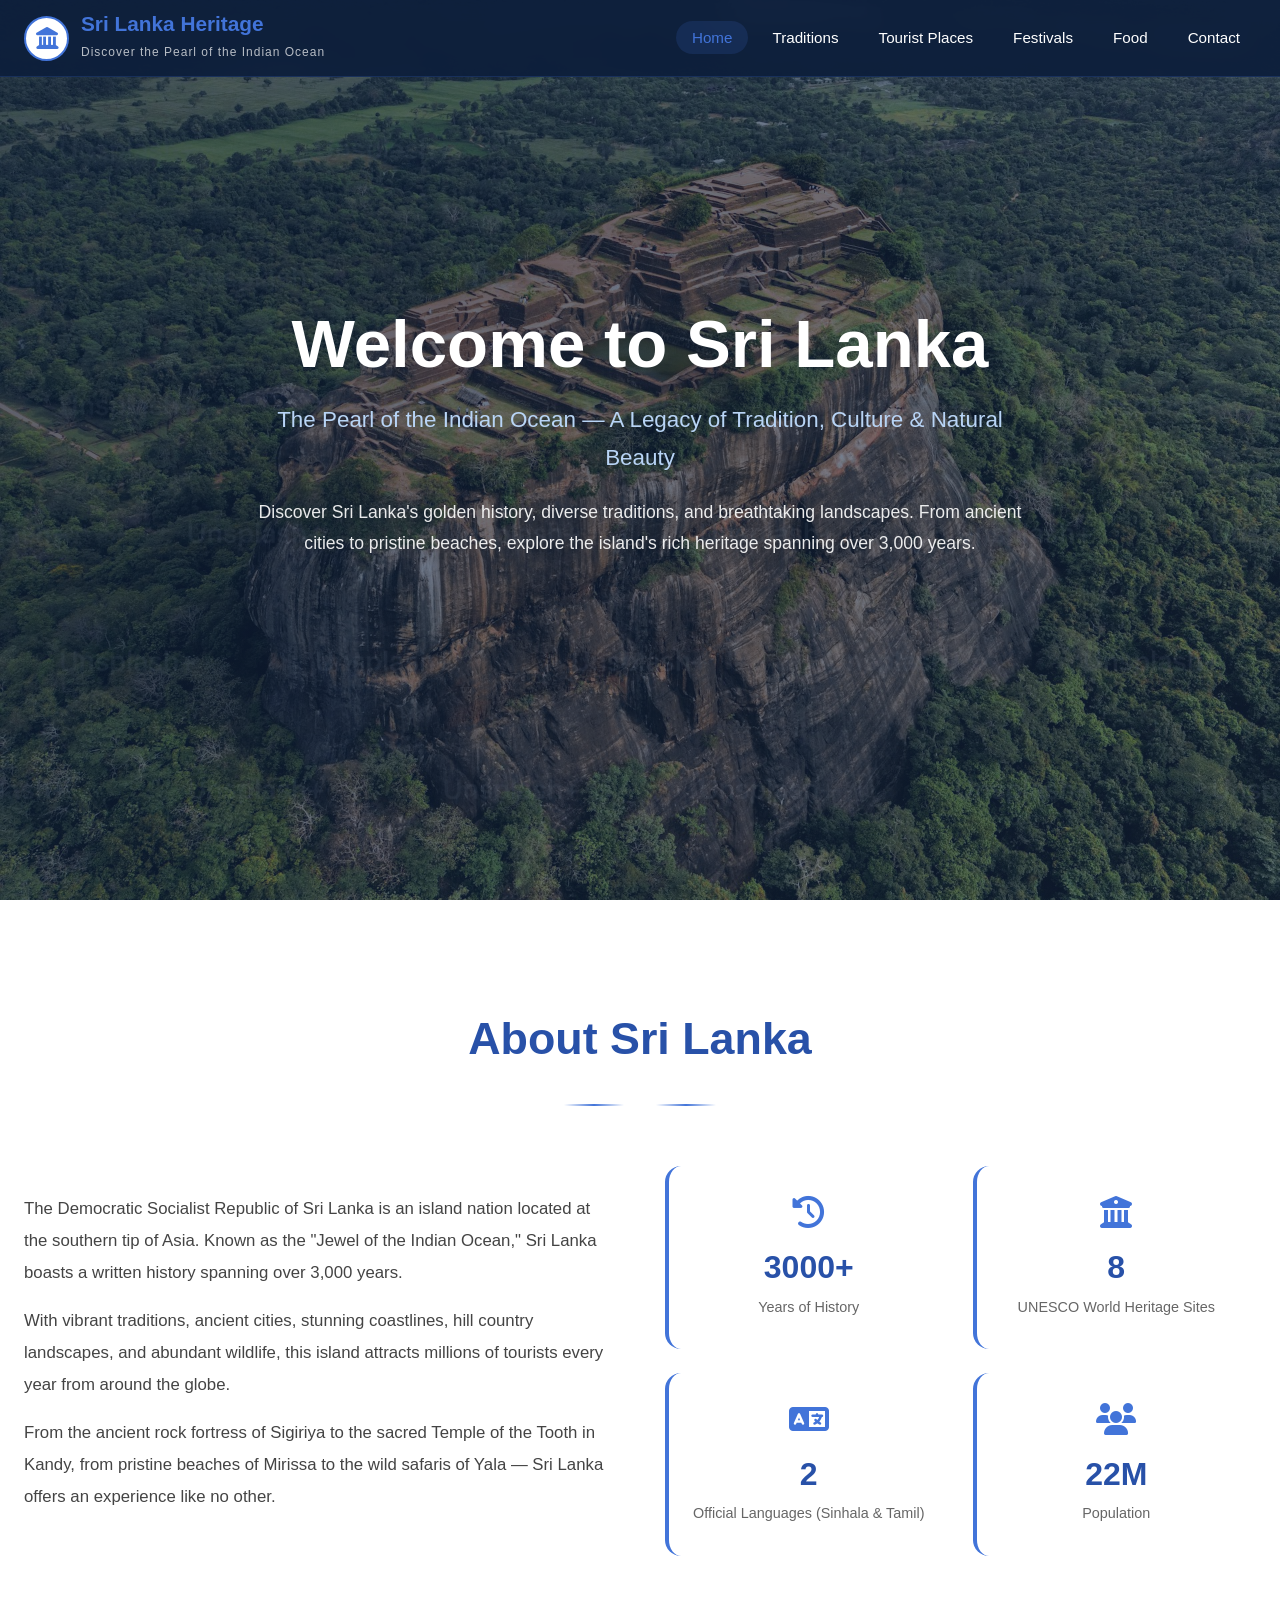
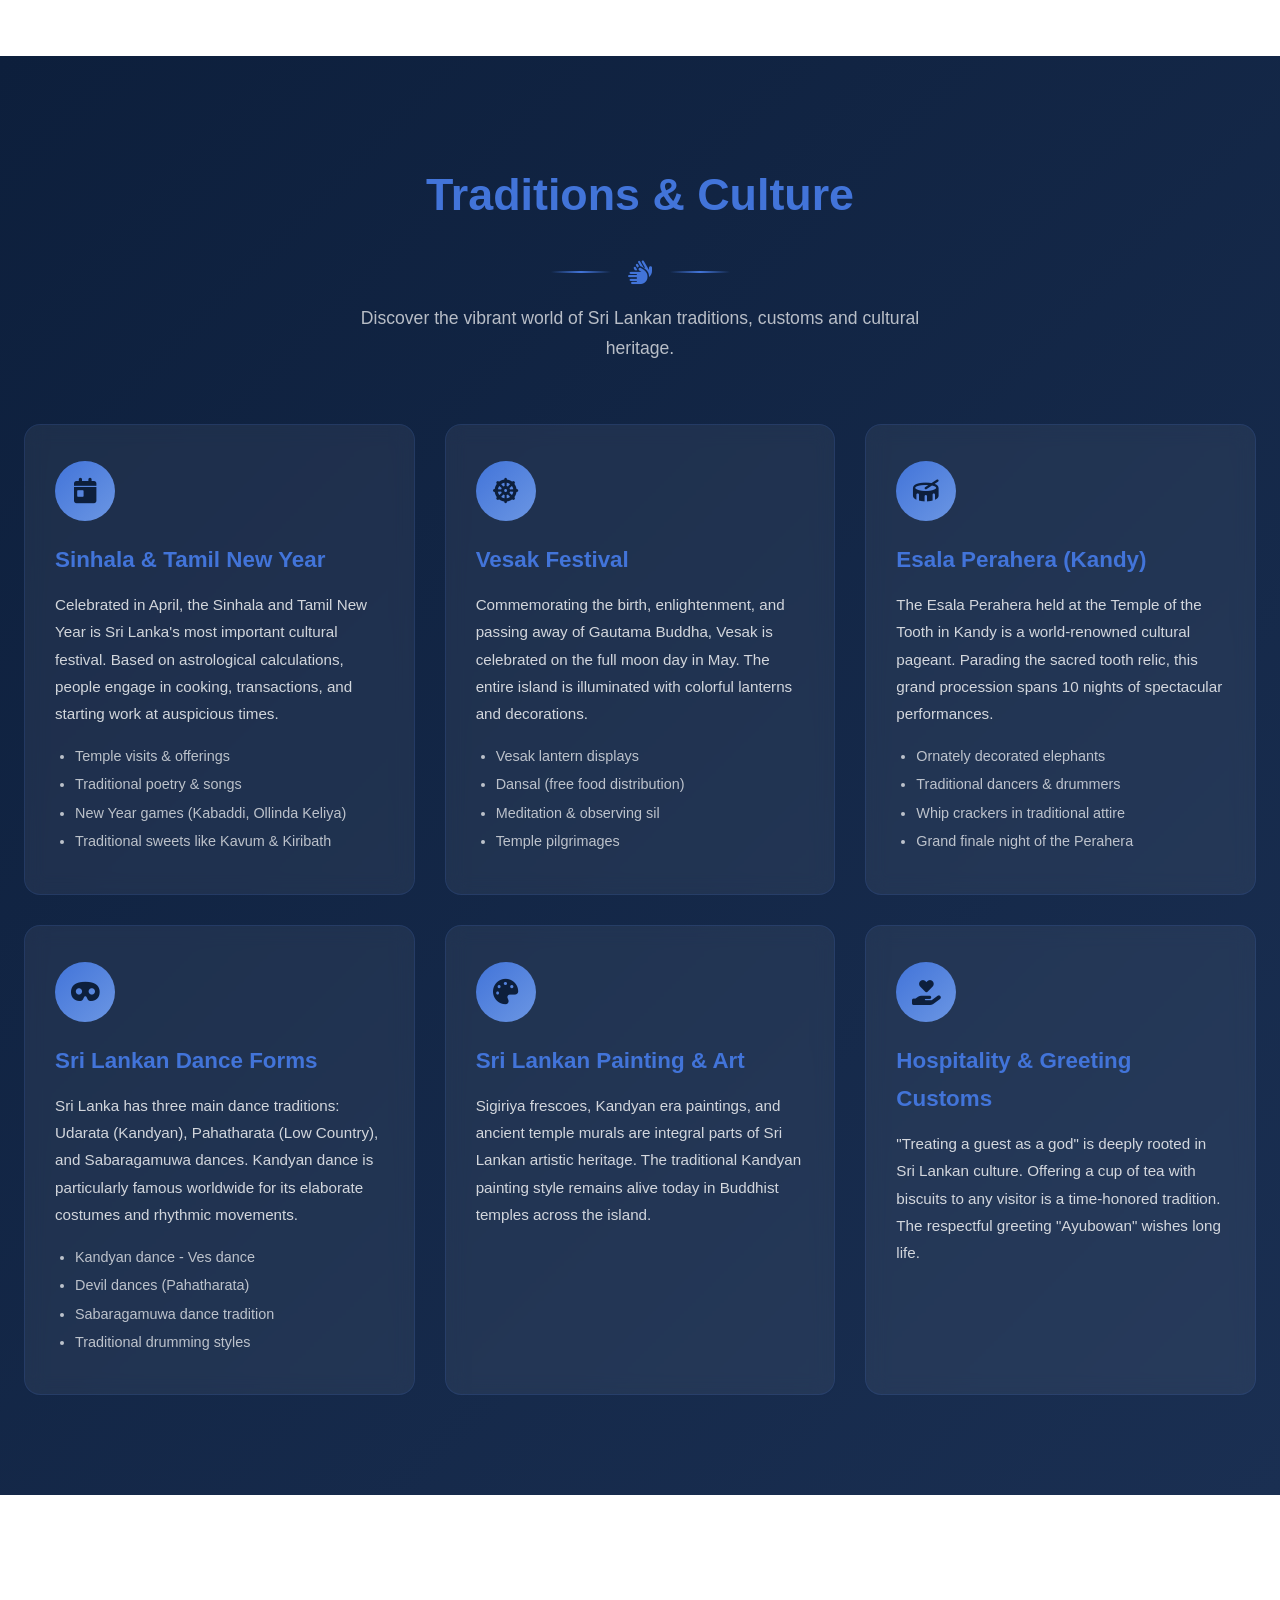
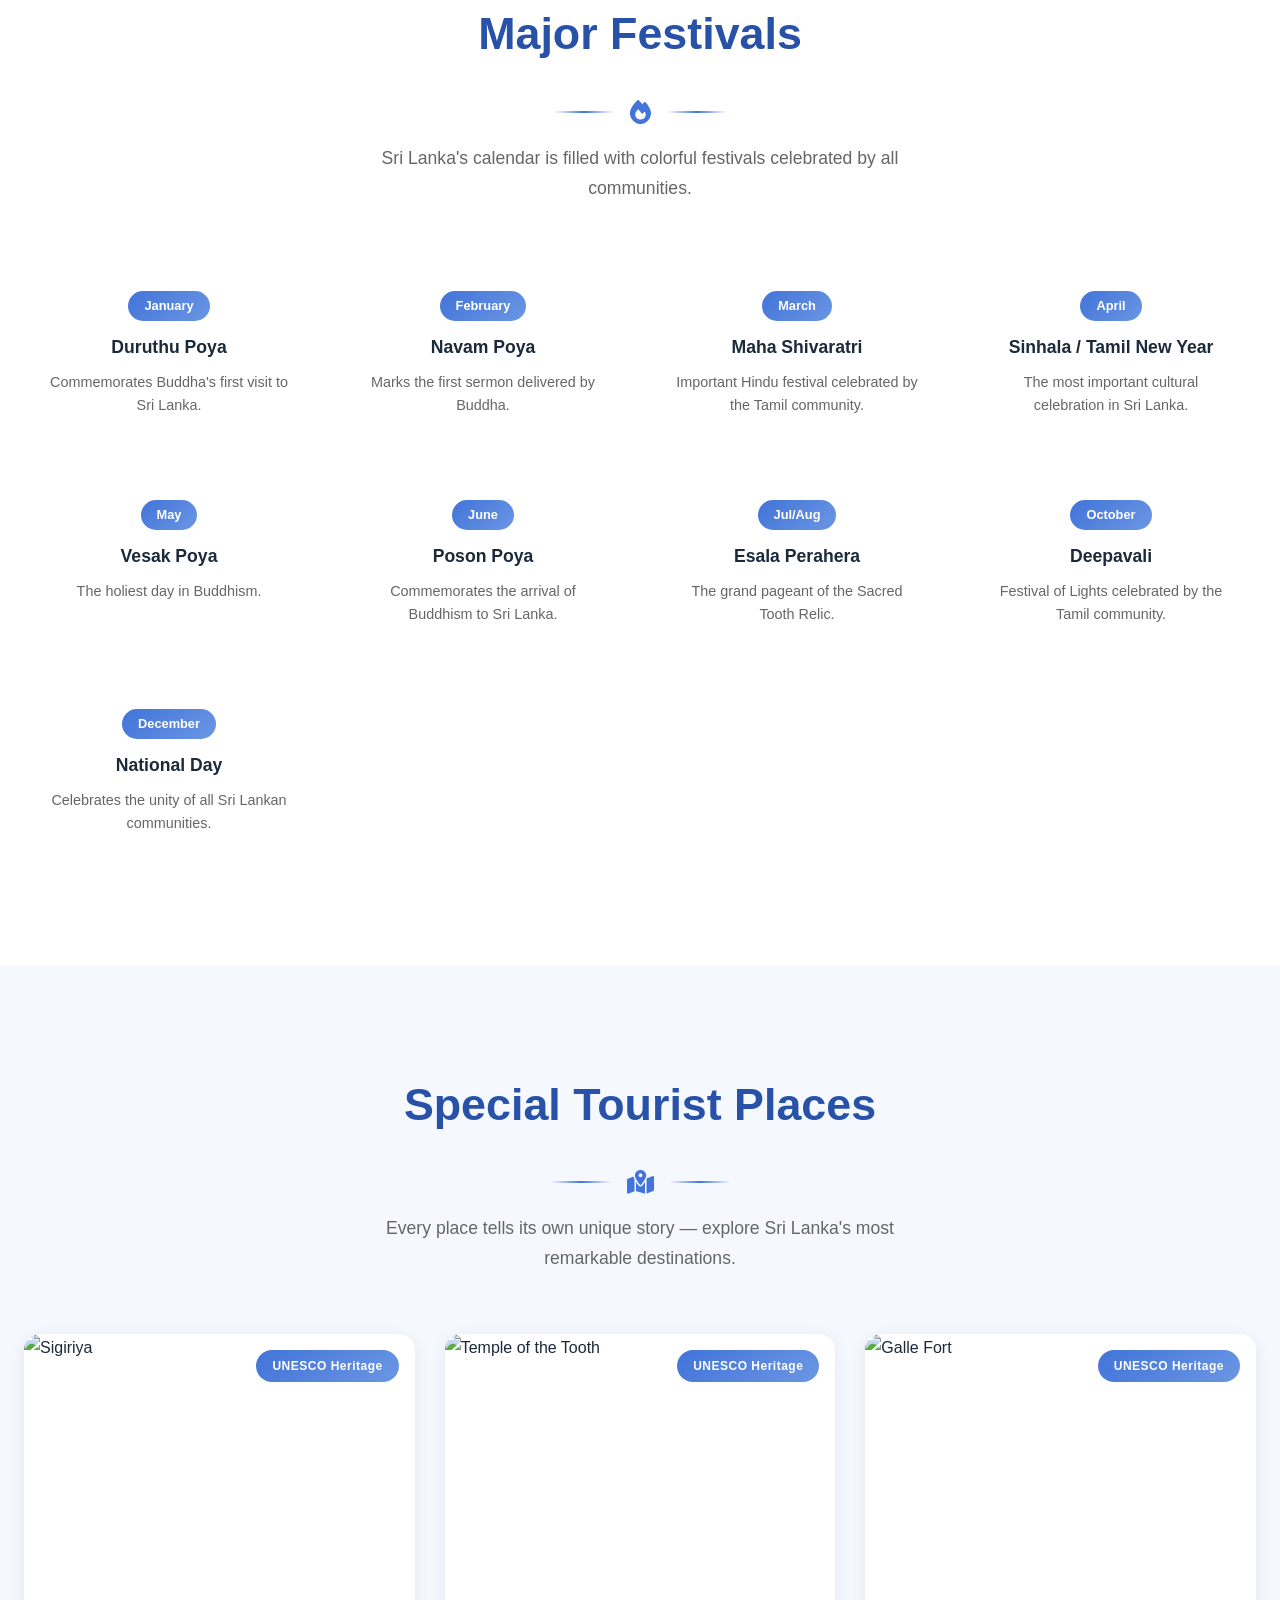
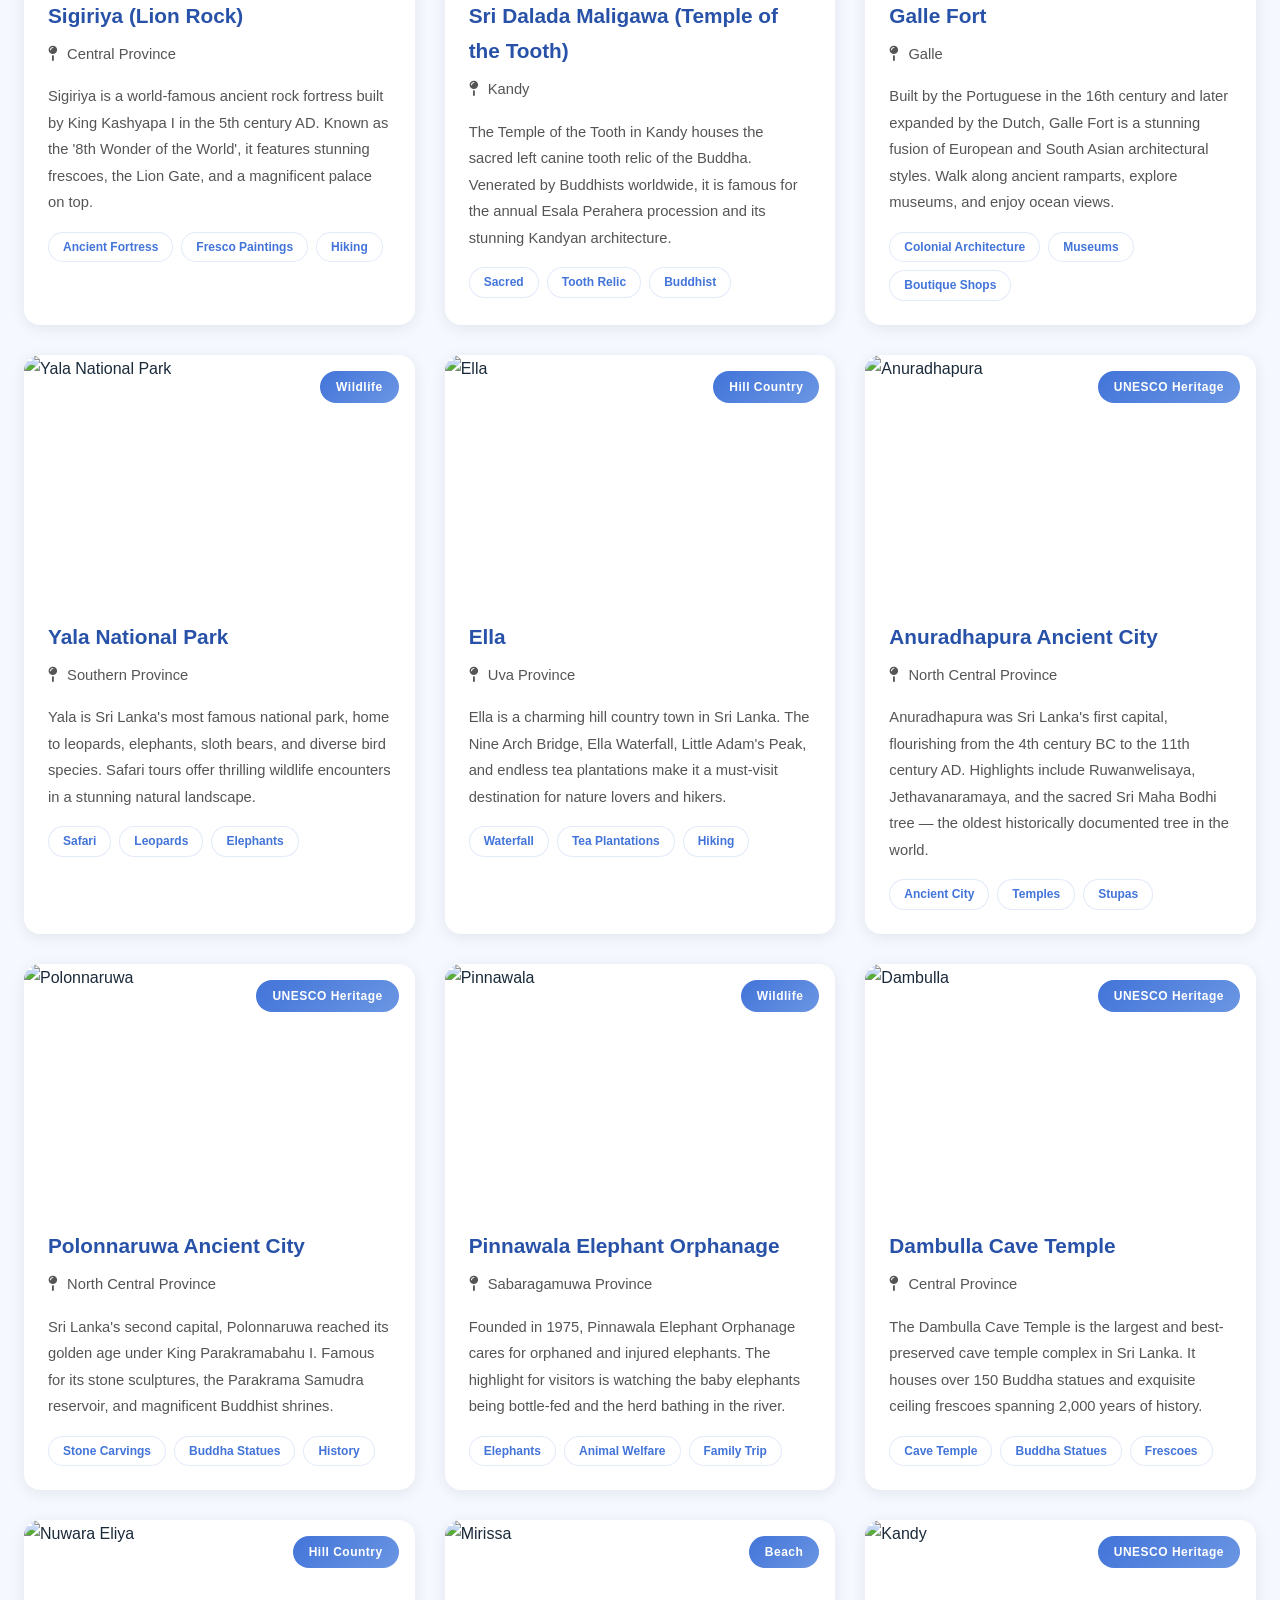
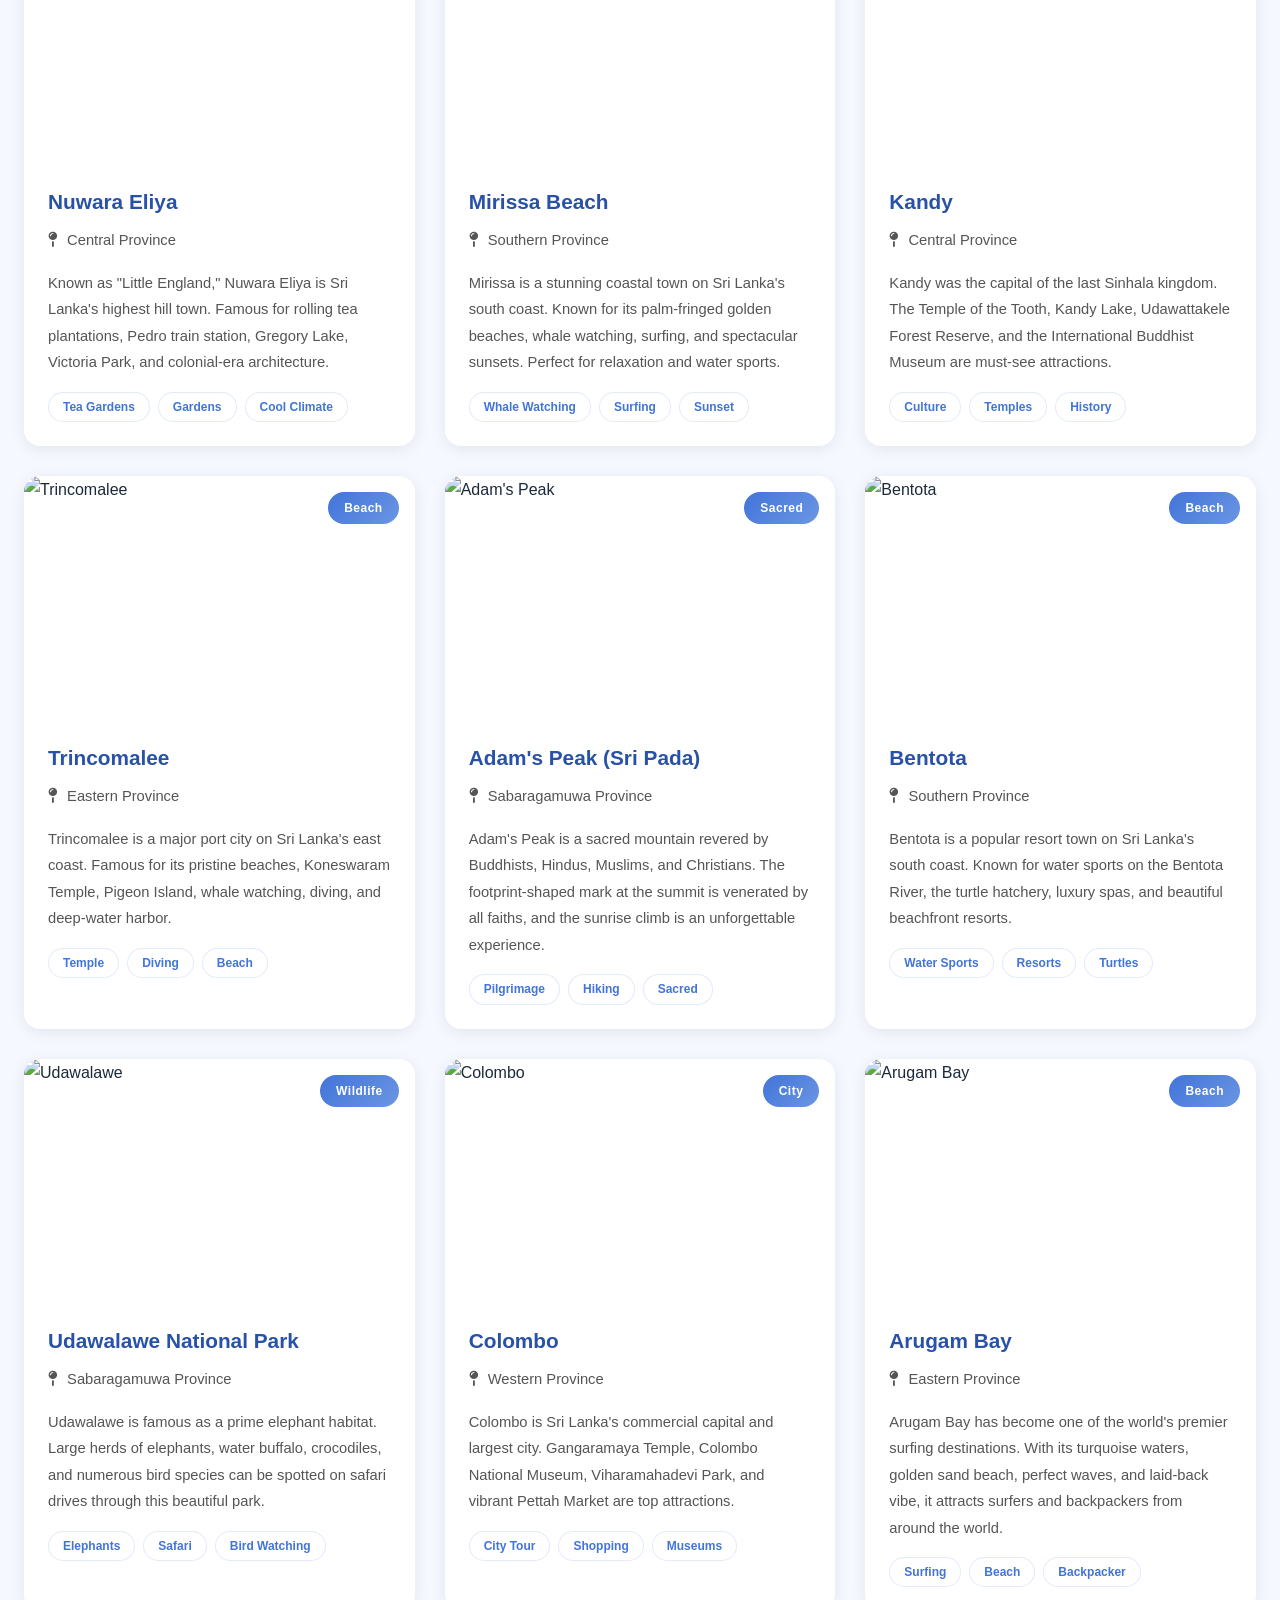
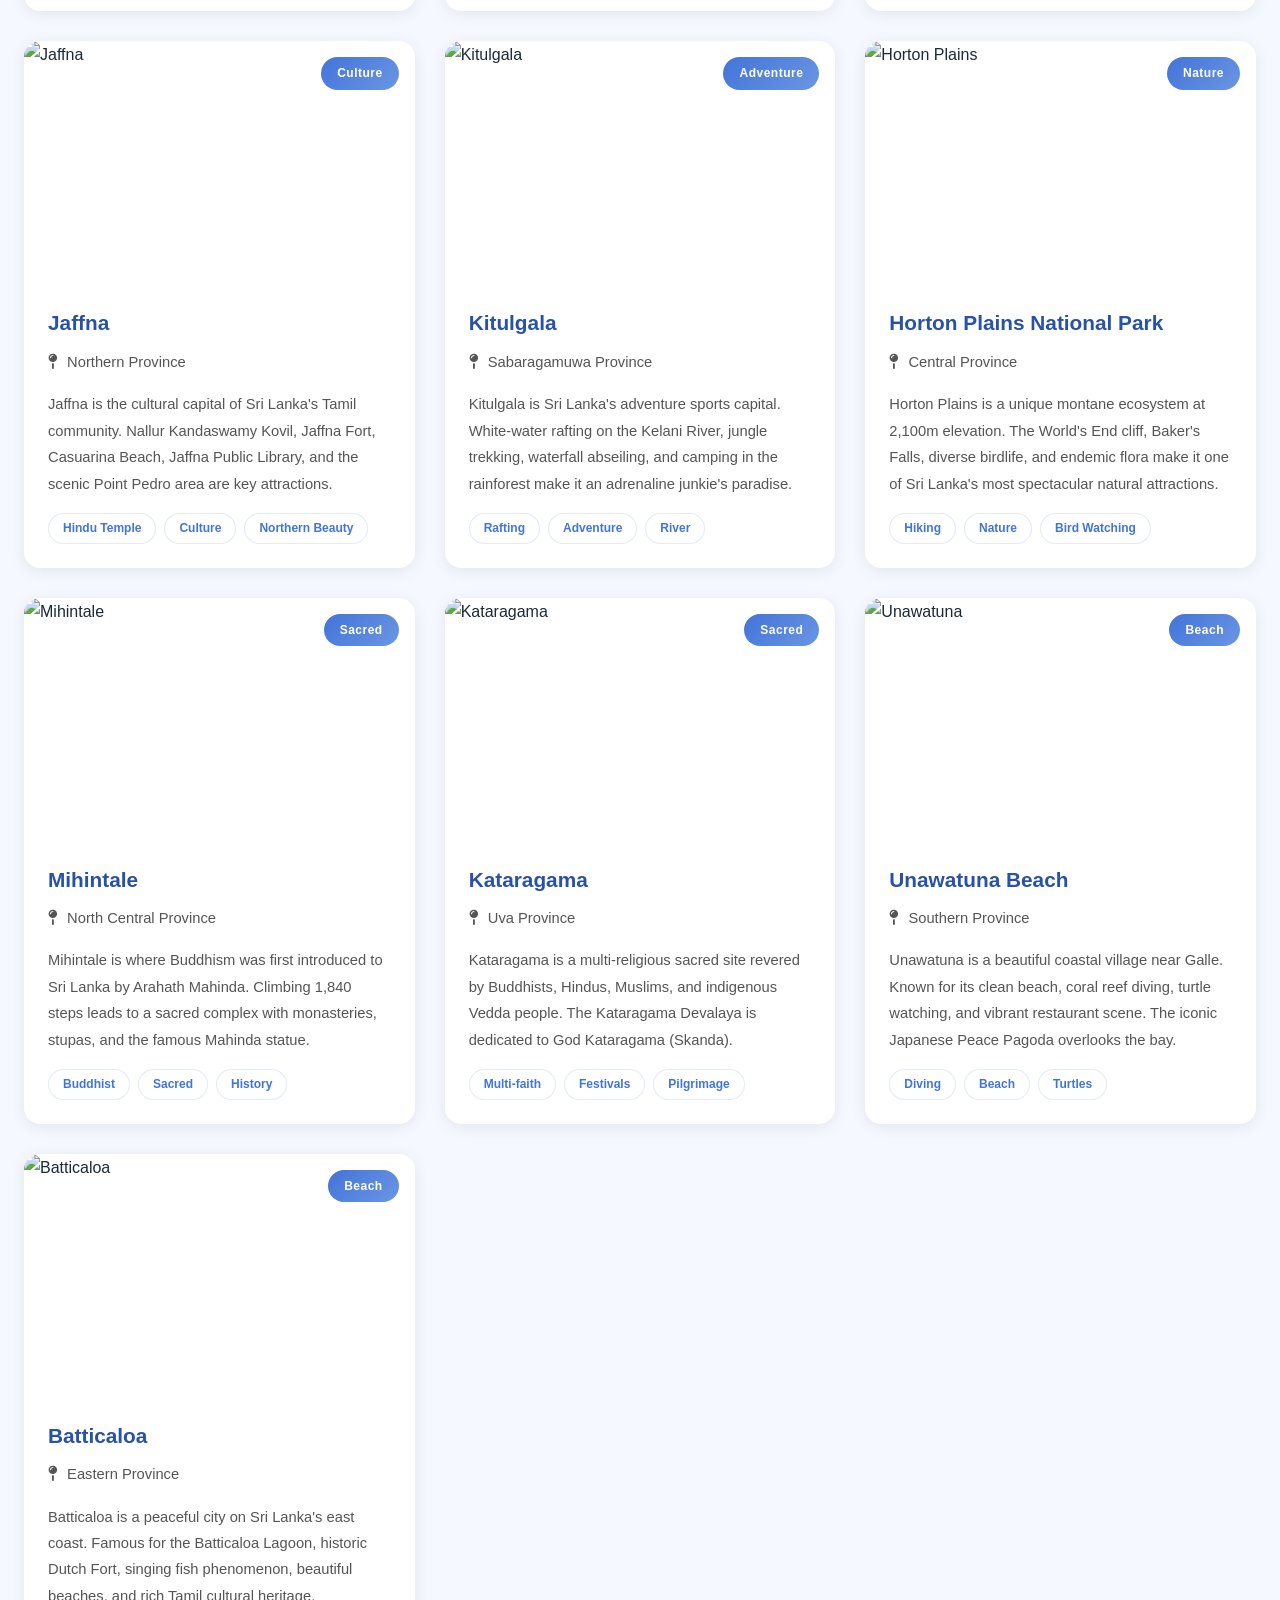
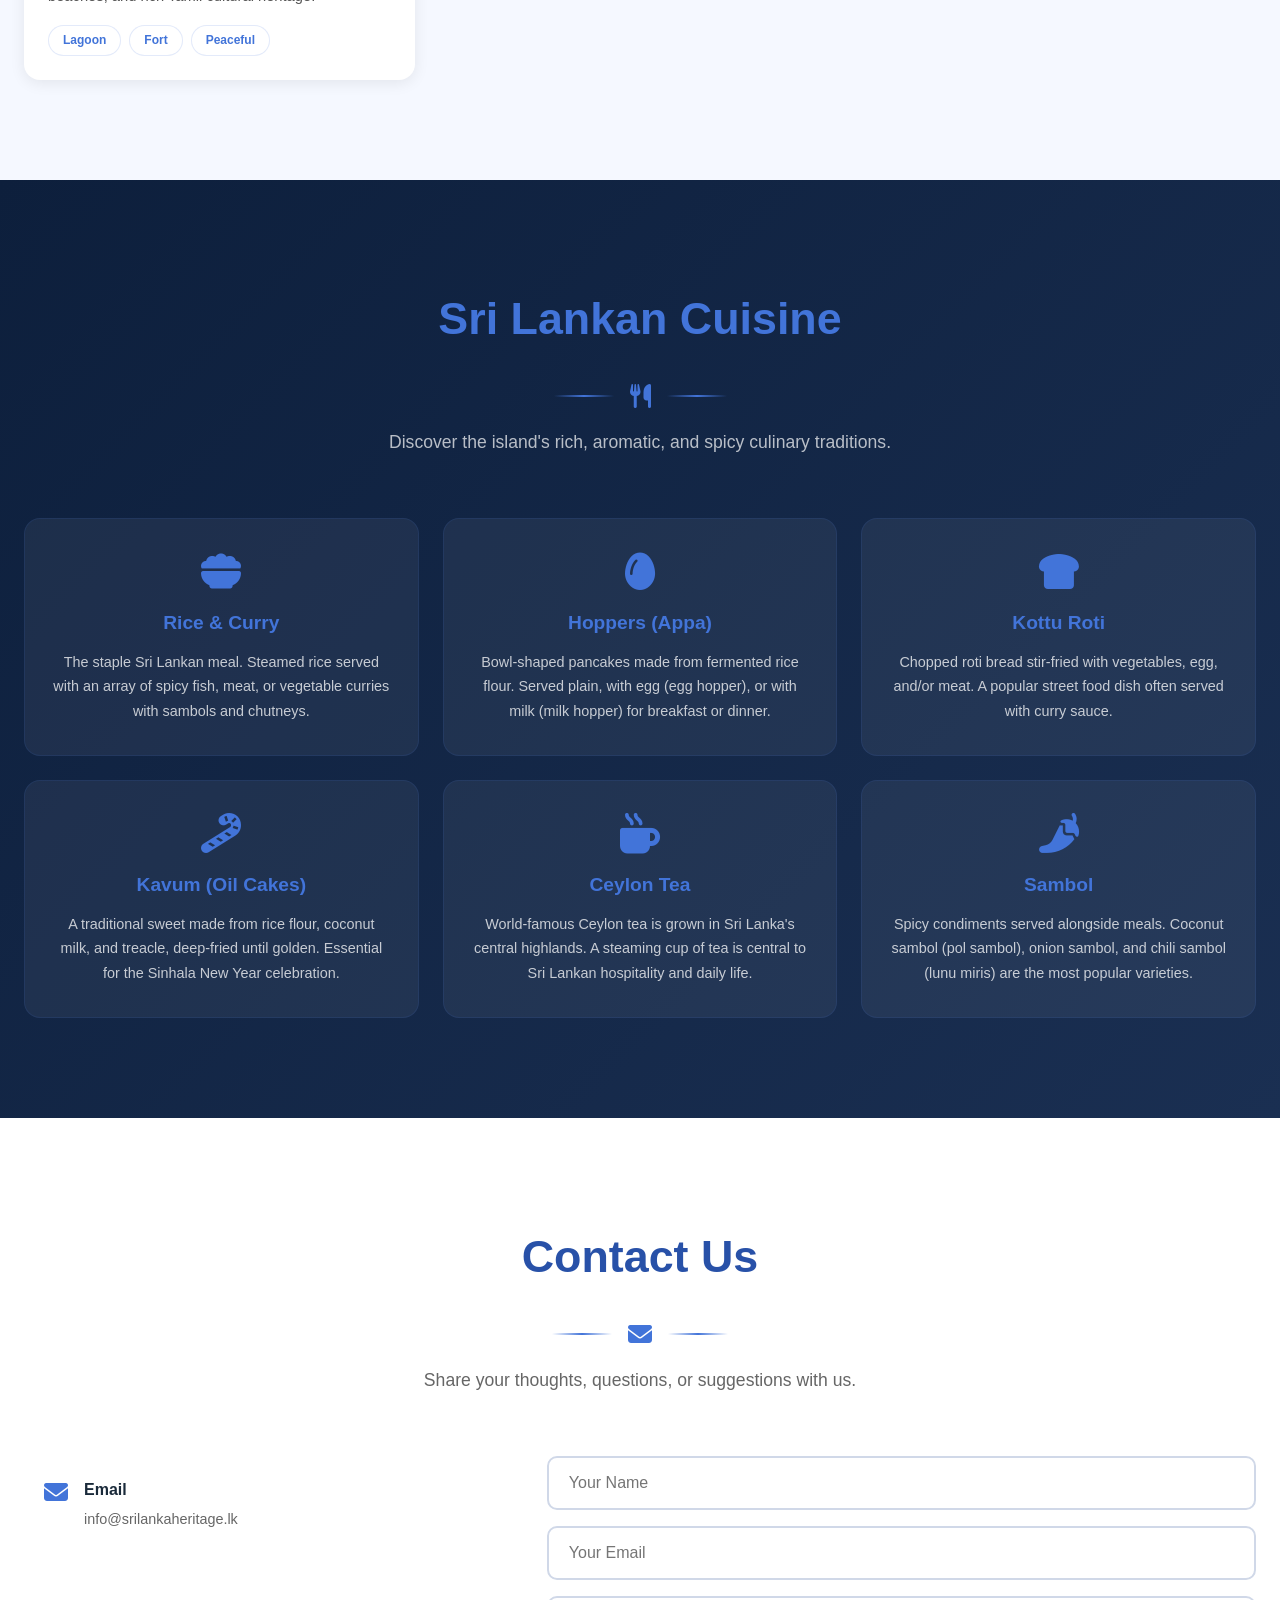
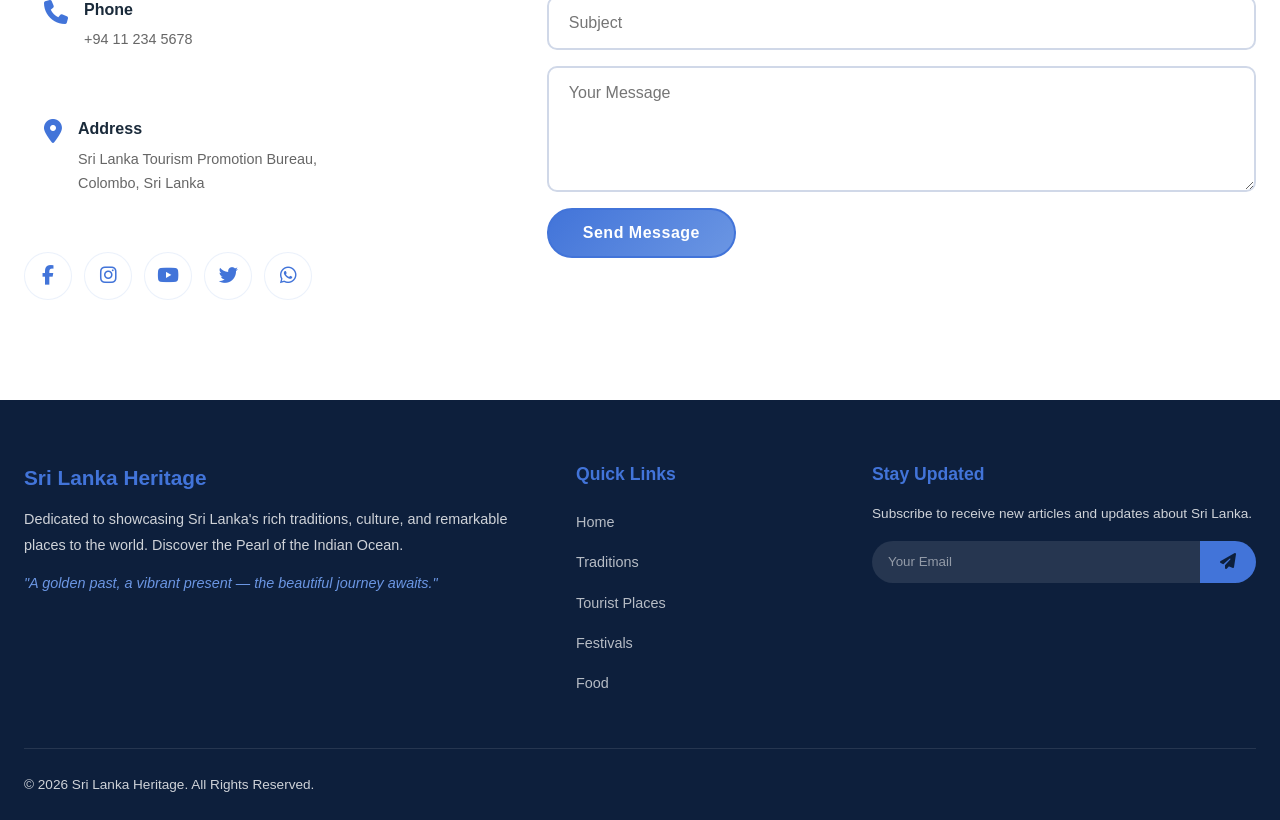
==== commit fa09c8a5: "Initial commit - Sri Lanka Heritage site - Added high-resolution images (1920px) for hero slideshow " ====
--- a/index.html
+++ b/index.html
@@ -14,7 +14,7 @@
     <header class="header">
         <div class="container">
             <div class="logo">
-                <img src="https://upload.wikimedia.org/wikipedia/commons/thumb/1/1e/Sri_Lanka_Coat_of_Arms.svg/120px-Sri_Lanka_Coat_of_Arms.svg.png" alt="Sri Lanka Logo" class="logo-img">
+                <i class="fas fa-landmark logo-icon"></i>
                 <div class="logo-text">
                     <h1>Sri Lanka Heritage</h1>
                     <span>Discover the Pearl of the Indian Ocean</span>
@@ -48,6 +48,9 @@
             <div class="hero-slide" style="background-image: url('Image/Siripadaya, Sri Lanka.jfif')"></div>
             <div class="hero-slide" style="background-image: url('Image/Mirissa Srilanka.jfif')"></div>
             <div class="hero-slide" style="background-image: url('Image/sri lanka.jfif')"></div>
+            <div class="hero-slide" style="background-image: url('Image/dhalada1-800x600.jpg')"></div>
+            <div class="hero-slide" style="background-image: url('Image/sigiriya-rock-fortress-sri-lanka.jpg')"></div>
+            <div class="hero-slide" style="background-image: url('Image/photo-1705365291453-7962869cae67.avif')"></div>
         </div>
         <div class="hero-overlay"></div>
         <!-- Glassmorphism content card -->
--- a/css/style.css
+++ b/css/style.css
@@ -0,0 +1,1151 @@
+/* =============================================
+   ශ්‍රී ලංකා උරුමය - Sri Lanka Heritage
+   Main Stylesheet
+   ============================================= */
+
+/* ----- CSS Variables ----- */
+:root {
+    --primary: #4274D9;
+    --primary-dark: #2851a8;
+    --primary-light: #6b96e3;
+    --secondary: #4274D9;
+    --secondary-light: #6b96e3;
+    --accent: #2851a8;
+    --accent-light: #6b96e3;
+    --dark: #0d1f3c;
+    --dark-light: #1a2f52;
+    --light: #ffffff;
+    --light-gray: #f5f8ff;
+    --white: #ffffff;
+    --text-dark: #1a2a3a;
+    --text-light: #ffffff;
+    --shadow: 0 5px 20px rgba(0,0,0,0.15);
+    --shadow-hover: 0 10px 40px rgba(0,0,0,0.25);
+    --radius: 16px;
+    --radius-sm: 10px;
+    --transition: all 0.4s cubic-bezier(0.25, 0.46, 0.45, 0.94);
+    --font-sinhala: 'Poppins', sans-serif;
+    --font-english: 'Poppins', sans-serif;
+}
+
+/* ----- Reset & Base ----- */
+* {
+    margin: 0;
+    padding: 0;
+    box-sizing: border-box;
+}
+
+html {
+    scroll-behavior: smooth;
+    font-size: 16px;
+}
+
+body {
+    font-family: var(--font-sinhala);
+    background-color: var(--light);
+    color: var(--text-dark);
+    line-height: 1.7;
+    overflow-x: hidden;
+}
+
+img {
+    max-width: 100%;
+    height: auto;
+    display: block;
+}
+
+a {
+    text-decoration: none;
+    color: inherit;
+    transition: var(--transition);
+}
+
+ul {
+    list-style: none;
+}
+
+.container {
+    width: 100%;
+    max-width: 1280px;
+    margin: 0 auto;
+    padding: 0 24px;
+}
+
+.section-padding {
+    padding: 100px 0;
+}
+
+.section-header {
+    text-align: center;
+    margin-bottom: 60px;
+}
+
+.section-header h2 {
+    font-size: 2.8rem;
+    font-weight: 700;
+    color: var(--primary-dark);
+    margin-bottom: 16px;
+    position: relative;
+    display: inline-block;
+}
+
+.section-subtitle {
+    font-size: 1.1rem;
+    color: #666;
+    margin-top: 20px;
+    max-width: 600px;
+    margin-left: auto;
+    margin-right: auto;
+}
+
+.separator {
+    display: flex;
+    align-items: center;
+    justify-content: center;
+    gap: 16px;
+    margin: 12px auto 0;
+}
+
+.sep-line {
+    display: block;
+    width: 60px;
+    height: 2px;
+    background: linear-gradient(90deg, transparent, var(--secondary), transparent);
+}
+
+.separator i {
+    font-size: 1.5rem;
+    color: var(--secondary);
+}
+
+/* ----- Buttons ----- */
+.btn {
+    display: inline-block;
+    padding: 14px 34px;
+    border-radius: 50px;
+    font-family: var(--font-sinhala);
+    font-weight: 600;
+    font-size: 1rem;
+    cursor: pointer;
+    transition: var(--transition);
+    border: 2px solid transparent;
+    letter-spacing: 0.5px;
+}
+
+.btn-primary {
+    background: linear-gradient(135deg, var(--primary) 0%, var(--primary-light) 100%);
+    color: var(--white);
+    border-color: var(--primary);
+}
+
+.btn-primary:hover {
+    background: linear-gradient(135deg, var(--primary-dark) 0%, var(--primary) 100%);
+    transform: translateY(-3px);
+    box-shadow: 0 10px 30px rgba(66, 116, 217, 0.4);
+}
+
+.btn-secondary {
+    background: transparent;
+    color: var(--white);
+    border-color: var(--white);
+}
+
+.btn-secondary:hover {
+    background: var(--white);
+    color: var(--primary);
+    transform: translateY(-3px);
+}
+
+/* =============================================
+   HEADER & NAVIGATION
+   ============================================= */
+.header {
+    position: fixed;
+    top: 0;
+    left: 0;
+    width: 100%;
+    z-index: 1000;
+    background: rgba(13, 31, 60, 0.95);
+    backdrop-filter: blur(10px);
+    border-bottom: 1px solid rgba(66, 116, 217, 0.2);
+    transition: var(--transition);
+}
+
+.header .container {
+    display: flex;
+    align-items: center;
+    justify-content: space-between;
+    padding: 12px 24px;
+}
+
+.logo {
+    display: flex;
+    align-items: center;
+    gap: 12px;
+}
+
+.logo-img {
+    width: 45px;
+    height: 45px;
+    border-radius: 50%;
+    border: 2px solid var(--secondary);
+    object-fit: contain;
+    background: var(--white);
+    padding: 4px;
+}
+
+.logo-icon {
+    width: 45px;
+    height: 45px;
+    display: inline-flex !important;
+    align-items: center;
+    justify-content: center;
+    border-radius: 50%;
+    border: 2px solid var(--secondary);
+    background: var(--white);
+    font-size: 22px;
+    color: var(--primary);
+    flex-shrink: 0;
+    line-height: 1;
+}
+
+.logo-text h1 {
+    font-size: 1.3rem;
+    color: var(--secondary);
+    font-weight: 700;
+    line-height: 1.2;
+}
+
+.logo-text span {
+    font-size: 0.75rem;
+    color: rgba(255, 255, 255, 0.7);
+    font-family: var(--font-english);
+    letter-spacing: 1px;
+}
+
+.nav-list {
+    display: flex;
+    gap: 8px;
+}
+
+.nav-list li a {
+    padding: 8px 16px;
+    color: var(--text-light);
+    font-size: 0.95rem;
+    font-weight: 500;
+    border-radius: 30px;
+    transition: var(--transition);
+    position: relative;
+}
+
+.nav-list li a:hover,
+.nav-list li a.active {
+    background: rgba(66, 116, 217, 0.15);
+    color: var(--secondary);
+}
+
+.hamburger {
+    display: none;
+    flex-direction: column;
+    gap: 5px;
+    cursor: pointer;
+    padding: 8px;
+}
+
+.hamburger span {
+    display: block;
+    width: 28px;
+    height: 2.5px;
+    background: var(--secondary);
+    border-radius: 2px;
+    transition: var(--transition);
+}
+
+/* =============================================
+   HERO SECTION WITH SLIDESHOW BACKGROUND
+   ============================================= */
+.hero {
+    min-height: 100vh;
+    display: flex;
+    align-items: center;
+    justify-content: center;
+    position: relative;
+    overflow: hidden;
+}
+
+/* Slideshow background layers */
+.hero-slideshow {
+    position: absolute;
+    top: 0;
+    left: 0;
+    width: 100%;
+    height: 100%;
+    z-index: 0;
+}
+
+.hero-slide {
+    position: absolute;
+    top: 0;
+    left: 0;
+    width: 100%;
+    height: 100%;
+    background-size: cover;
+    background-position: center;
+    background-repeat: no-repeat;
+    transform: translateX(100%);
+    transition: transform 0.7s ease-in-out;
+}
+
+.hero-slide.active {
+    transform: translateX(0);
+}
+
+.hero-slide.exit {
+    transform: translateX(-100%);
+}
+
+/* Dark overlay */
+.hero-overlay {
+    position: absolute;
+    top: 0;
+    left: 0;
+    width: 100%;
+    height: 100%;
+    background: linear-gradient(135deg, rgba(13,31,60,0.7) 0%, rgba(26,47,82,0.5) 100%);
+    z-index: 1;
+}
+
+/* Hero content card */
+.hero-content {
+    position: relative;
+    z-index: 2;
+    text-align: center;
+    max-width: 820px;
+    padding: 0 24px;
+    animation: fadeInUp 1s ease;
+}
+
+.hero-title {
+    font-size: 4.2rem;
+    font-weight: 700;
+    color: var(--white);
+    margin-bottom: 16px;
+    line-height: 1.2;
+}
+
+.hero-subtitle {
+    font-size: 1.4rem;
+    color: #b8d4f5;
+    font-weight: 500;
+    margin-bottom: 20px;
+    font-family: var(--font-english);
+}
+
+.hero-desc {
+    font-size: 1.1rem;
+    color: rgba(255,255,255,0.9);
+    margin-bottom: 36px;
+    line-height: 1.8;
+}
+
+.hero-buttons {
+    display: flex;
+    gap: 16px;
+    justify-content: center;
+    flex-wrap: wrap;
+}
+
+/* Responsive hero */
+@media (max-width: 768px) {
+    .hero-content {
+        padding: 36px 28px;
+        border-radius: 18px;
+        margin: 0 16px;
+    }
+    .hero-title {
+        font-size: 2.4rem;
+    }
+    .hero-subtitle {
+        font-size: 1.1rem;
+    }
+    .hero-desc {
+        font-size: 0.95rem;
+    }
+}
+
+@media (max-width: 480px) {
+    .hero-content {
+        padding: 28px 20px;
+        border-radius: 14px;
+        margin: 0 12px;
+    }
+    .hero-title {
+        font-size: 1.8rem;
+    }
+    .hero-subtitle {
+        font-size: 0.95rem;
+    }
+}
+
+/* =============================================
+   INTRODUCTION SECTION
+   ============================================= */
+.intro {
+    background: var(--white);
+}
+
+.intro-content {
+    display: grid;
+    grid-template-columns: 1fr 1fr;
+    gap: 50px;
+    align-items: center;
+}
+
+.intro-text p {
+    font-size: 1.05rem;
+    line-height: 1.9;
+    color: #444;
+    margin-bottom: 16px;
+}
+
+.intro-stats {
+    display: grid;
+    grid-template-columns: 1fr 1fr;
+    gap: 24px;
+}
+
+.stat-box {
+    background: var(--light);
+    padding: 30px 20px;
+    border-radius: var(--radius);
+    text-align: center;
+    border-left: 4px solid var(--secondary);
+    transition: var(--transition);
+}
+
+.stat-box:hover {
+    transform: translateY(-5px);
+    box-shadow: var(--shadow);
+}
+
+.stat-box i {
+    font-size: 2rem;
+    color: var(--primary);
+    margin-bottom: 12px;
+}
+
+.stat-box h3 {
+    font-size: 2rem;
+    color: var(--primary-dark);
+    font-weight: 700;
+}
+
+.stat-box p {
+    font-size: 0.9rem;
+    color: #666;
+    font-weight: 500;
+}
+
+/* =============================================
+   TRADITIONS SECTION
+   ============================================= */
+.traditions {
+    background: linear-gradient(135deg, var(--dark) 0%, var(--dark-light) 100%);
+    color: var(--text-light);
+}
+
+.traditions .section-header h2 {
+    color: var(--secondary);
+}
+
+.traditions .section-subtitle {
+    color: rgba(255,255,255,0.7);
+}
+
+.traditions-grid {
+    display: grid;
+    grid-template-columns: repeat(auto-fit, minmax(360px, 1fr));
+    gap: 30px;
+}
+
+.tradition-card {
+    background: rgba(255, 255, 255, 0.06);
+    backdrop-filter: blur(10px);
+    border: 1px solid rgba(66, 116, 217, 0.15);
+    border-radius: var(--radius);
+    padding: 36px 30px;
+    transition: var(--transition);
+    position: relative;
+    overflow: hidden;
+}
+
+.tradition-card::before {
+    content: '';
+    position: absolute;
+    top: 0;
+    left: 0;
+    right: 0;
+    height: 3px;
+    background: linear-gradient(90deg, var(--secondary), var(--primary-light), var(--secondary));
+    transform: scaleX(0);
+    transform-origin: left;
+    transition: transform 0.6s ease;
+}
+
+.tradition-card:hover::before {
+    transform: scaleX(1);
+}
+
+.tradition-card:hover {
+    transform: translateY(-8px);
+    border-color: var(--secondary);
+    box-shadow: 0 15px 50px rgba(0,0,0,0.3);
+}
+
+.card-icon {
+    width: 60px;
+    height: 60px;
+    background: linear-gradient(135deg, var(--secondary), var(--secondary-light));
+    border-radius: 50%;
+    display: flex;
+    align-items: center;
+    justify-content: center;
+    margin-bottom: 20px;
+}
+
+.card-icon i {
+    font-size: 1.6rem;
+    color: var(--dark);
+}
+
+.tradition-card h3 {
+    font-size: 1.4rem;
+    color: var(--secondary);
+    margin-bottom: 12px;
+    font-weight: 600;
+}
+
+.tradition-card p {
+    color: rgba(255,255,255,0.8);
+    font-size: 0.95rem;
+    line-height: 1.8;
+    margin-bottom: 16px;
+}
+
+.tradition-highlights {
+    list-style: disc;
+    padding-left: 20px;
+}
+
+.tradition-highlights li {
+    color: rgba(255,255,255,0.7);
+    font-size: 0.9rem;
+    margin-bottom: 4px;
+}
+
+/* =============================================
+   FESTIVALS SECTION
+   ============================================= */
+.festivals {
+    background: var(--white);
+}
+
+.festivals-grid {
+    display: grid;
+    grid-template-columns: repeat(auto-fit, minmax(250px, 1fr));
+    gap: 24px;
+}
+
+.festival-card {
+    background: var(--light);
+    border-radius: var(--radius-sm);
+    padding: 28px 24px;
+    text-align: center;
+    transition: var(--transition);
+    border-bottom: 3px solid transparent;
+    position: relative;
+    overflow: hidden;
+}
+
+.festival-card::after {
+    content: '';
+    position: absolute;
+    bottom: 0;
+    left: 0;
+    right: 0;
+    height: 3px;
+    background: linear-gradient(90deg, var(--primary), var(--secondary));
+    transform: scaleX(0);
+    transition: transform 0.4s ease;
+}
+
+.festival-card:hover::after {
+    transform: scaleX(1);
+}
+
+.festival-card:hover {
+    transform: translateY(-5px);
+    box-shadow: var(--shadow);
+}
+
+.festival-date {
+    display: inline-block;
+    background: linear-gradient(135deg, var(--primary), var(--primary-light));
+    color: var(--white);
+    padding: 4px 16px;
+    border-radius: 20px;
+    font-size: 0.8rem;
+    font-weight: 600;
+    margin-bottom: 12px;
+}
+
+.festival-card h3 {
+    font-size: 1.1rem;
+    color: var(--text-dark);
+    margin-bottom: 8px;
+}
+
+.festival-card p {
+    font-size: 0.9rem;
+    color: #666;
+    line-height: 1.6;
+}
+
+/* =============================================
+   PLACES SECTION
+   ============================================= */
+.places {
+    background: var(--light-gray);
+}
+
+.places-grid {
+    display: grid;
+    grid-template-columns: repeat(auto-fit, minmax(340px, 1fr));
+    gap: 30px;
+}
+
+.place-card {
+    background: var(--white);
+    border-radius: var(--radius);
+    overflow: hidden;
+    box-shadow: 0 3px 15px rgba(0,0,0,0.08);
+    transition: var(--transition);
+}
+
+.place-card:hover {
+    transform: translateY(-8px);
+    box-shadow: var(--shadow-hover);
+}
+
+.place-image {
+    position: relative;
+    height: 240px;
+    overflow: hidden;
+}
+
+.place-image img {
+    width: 100%;
+    height: 100%;
+    object-fit: cover;
+    transition: transform 0.6s ease;
+}
+
+.place-card:hover .place-image img {
+    transform: scale(1.1);
+}
+
+.place-badge {
+    position: absolute;
+    top: 16px;
+    right: 16px;
+    background: linear-gradient(135deg, var(--primary) 0%, var(--primary-light) 100%);
+    color: var(--white);
+    padding: 6px 16px;
+    border-radius: 20px;
+    font-size: 0.75rem;
+    font-weight: 600;
+    letter-spacing: 0.5px;
+}
+
+.place-info {
+    padding: 24px;
+}
+
+.place-info h3 {
+    font-size: 1.3rem;
+    color: var(--primary-dark);
+    margin-bottom: 8px;
+    font-weight: 700;
+}
+
+.place-location {
+    font-size: 0.85rem;
+    color: var(--secondary);
+    margin-bottom: 12px;
+}
+
+.place-location i {
+    margin-right: 6px;
+}
+
+.place-info p {
+    font-size: 0.92rem;
+    color: #555;
+    line-height: 1.8;
+    margin-bottom: 16px;
+}
+
+.place-tags {
+    display: flex;
+    flex-wrap: wrap;
+    gap: 8px;
+}
+
+.place-tags span {
+    background: var(--light);
+    color: var(--primary);
+    padding: 4px 14px;
+    border-radius: 20px;
+    font-size: 0.75rem;
+    font-weight: 600;
+    border: 1px solid rgba(66, 116, 217, 0.15);
+}
+
+/* =============================================
+   FOOD SECTION
+   ============================================= */
+.food {
+    background: linear-gradient(135deg, var(--dark) 0%, var(--dark-light) 100%);
+}
+
+.food .section-header h2 {
+    color: var(--secondary);
+}
+
+.food .section-subtitle {
+    color: rgba(255,255,255,0.7);
+}
+
+.food-grid {
+    display: grid;
+    grid-template-columns: repeat(auto-fit, minmax(300px, 1fr));
+    gap: 24px;
+}
+
+.food-card {
+    background: rgba(255, 255, 255, 0.06);
+    border: 1px solid rgba(66, 116, 217, 0.12);
+    border-radius: var(--radius);
+    padding: 32px 28px;
+    text-align: center;
+    transition: var(--transition);
+}
+
+.food-card:hover {
+    background: rgba(255, 255, 255, 0.12);
+    border-color: var(--secondary);
+    transform: translateY(-5px);
+}
+
+.food-card i {
+    font-size: 2.5rem;
+    color: var(--secondary);
+    margin-bottom: 16px;
+}
+
+.food-card h3 {
+    color: var(--secondary);
+    font-size: 1.2rem;
+    margin-bottom: 10px;
+}
+
+.food-card p {
+    color: rgba(255,255,255,0.75);
+    font-size: 0.9rem;
+    line-height: 1.7;
+}
+
+/* =============================================
+   CONTACT SECTION
+   ============================================= */
+.contact {
+    background: var(--white);
+}
+
+.contact-wrapper {
+    display: grid;
+    grid-template-columns: 1fr 1.5fr;
+    gap: 50px;
+}
+
+.contact-info {
+    display: flex;
+    flex-direction: column;
+    gap: 24px;
+}
+
+.contact-item {
+    display: flex;
+    align-items: flex-start;
+    gap: 16px;
+    padding: 20px;
+    background: var(--light);
+    border-radius: var(--radius-sm);
+    transition: var(--transition);
+}
+
+.contact-item:hover {
+    transform: translateX(5px);
+    box-shadow: var(--shadow);
+}
+
+.contact-item i {
+    font-size: 1.5rem;
+    color: var(--primary);
+    margin-top: 4px;
+}
+
+.contact-item h4 {
+    font-size: 1rem;
+    color: var(--text-dark);
+    margin-bottom: 4px;
+}
+
+.contact-item p {
+    font-size: 0.9rem;
+    color: #666;
+}
+
+.contact-social {
+    display: flex;
+    gap: 12px;
+    margin-top: 12px;
+}
+
+.social-icon {
+    width: 48px;
+    height: 48px;
+    background: var(--light);
+    border-radius: 50%;
+    display: flex;
+    align-items: center;
+    justify-content: center;
+    font-size: 1.2rem;
+    color: var(--primary);
+    transition: var(--transition);
+    border: 1px solid rgba(66, 116, 217, 0.1);
+}
+
+.social-icon:hover {
+    background: var(--primary);
+    color: var(--white);
+    transform: translateY(-3px);
+}
+
+.contact-form {
+    display: flex;
+    flex-direction: column;
+    gap: 16px;
+}
+
+.contact-form input,
+.contact-form textarea {
+    width: 100%;
+    padding: 16px 20px;
+    border: 2px solid #d0d8e8;
+    border-radius: var(--radius-sm);
+    font-family: var(--font-sinhala);
+    font-size: 1rem;
+    background: var(--light);
+    transition: var(--transition);
+    outline: none;
+}
+
+.contact-form input:focus,
+.contact-form textarea:focus {
+    border-color: var(--secondary);
+    box-shadow: 0 0 0 3px rgba(66, 116, 217, 0.2);
+}
+
+.contact-form textarea {
+    resize: vertical;
+    min-height: 120px;
+}
+
+.contact-form .btn {
+    align-self: flex-start;
+}
+
+/* =============================================
+   FOOTER
+   ============================================= */
+.footer {
+    background: var(--dark);
+    color: rgba(255,255,255,0.8);
+    padding: 60px 0 0;
+}
+
+.footer-content {
+    display: grid;
+    grid-template-columns: 2fr 1fr 1.5fr;
+    gap: 40px;
+    margin-bottom: 40px;
+}
+
+.footer-about h3 {
+    color: var(--secondary);
+    font-size: 1.3rem;
+    margin-bottom: 12px;
+}
+
+.footer-about p {
+    font-size: 0.9rem;
+    line-height: 1.8;
+    margin-bottom: 12px;
+}
+
+.footer-tagline {
+    font-style: italic;
+    color: var(--secondary-light);
+    font-size: 0.9rem;
+}
+
+.footer-links h3 {
+    color: var(--secondary);
+    font-size: 1.1rem;
+    margin-bottom: 16px;
+}
+
+.footer-links ul li {
+    margin-bottom: 8px;
+}
+
+.footer-links ul li a {
+    color: rgba(255,255,255,0.7);
+    font-size: 0.9rem;
+    padding: 4px 0;
+    display: inline-block;
+}
+
+.footer-links ul li a:hover {
+    color: var(--secondary);
+    padding-left: 5px;
+}
+
+.footer-newsletter h3 {
+    color: var(--secondary);
+    font-size: 1.1rem;
+    margin-bottom: 12px;
+}
+
+.footer-newsletter p {
+    font-size: 0.85rem;
+    line-height: 1.7;
+    margin-bottom: 16px;
+}
+
+.newsletter-form {
+    display: flex;
+    gap: 0;
+}
+
+.newsletter-form input {
+    flex: 1;
+    padding: 12px 16px;
+    border: none;
+    border-radius: 30px 0 0 30px;
+    font-family: var(--font-sinhala);
+    background: rgba(255,255,255,0.1);
+    color: var(--white);
+    outline: none;
+}
+
+.newsletter-form input::placeholder {
+    color: rgba(255,255,255,0.5);
+}
+
+.newsletter-form button {
+    background: var(--secondary);
+    border: none;
+    padding: 12px 20px;
+    border-radius: 0 30px 30px 0;
+    color: var(--dark);
+    cursor: pointer;
+    font-size: 1rem;
+    transition: var(--transition);
+}
+
+.newsletter-form button:hover {
+    background: var(--secondary-light);
+}
+
+.footer-bottom {
+    border-top: 1px solid rgba(255,255,255,0.1);
+    padding: 24px 0;
+    display: flex;
+    justify-content: space-between;
+    align-items: center;
+    font-size: 0.85rem;
+}
+
+.languages {
+    color: var(--secondary);
+    font-weight: 500;
+}
+
+/* =============================================
+   BACK TO TOP
+   ============================================= */
+.back-to-top {
+    position: fixed;
+    bottom: 30px;
+    right: 30px;
+    width: 50px;
+    height: 50px;
+    background: linear-gradient(135deg, var(--primary), var(--primary-light));
+    color: var(--white);
+    border: none;
+    border-radius: 50%;
+    font-size: 1.2rem;
+    cursor: pointer;
+    opacity: 0;
+    visibility: hidden;
+    transform: translateY(20px);
+    transition: var(--transition);
+    z-index: 999;
+    box-shadow: 0 4px 15px rgba(66, 116, 217, 0.4);
+}
+
+.back-to-top.show {
+    opacity: 1;
+    visibility: visible;
+    transform: translateY(0);
+}
+
+.back-to-top:hover {
+    transform: translateY(-5px);
+    box-shadow: 0 8px 25px rgba(66, 116, 217, 0.5);
+}
+
+/* =============================================
+   ANIMATIONS
+   ============================================= */
+@keyframes fadeInUp {
+    from {
+        opacity: 0;
+        transform: translateY(40px);
+    }
+    to {
+        opacity: 1;
+        transform: translateY(0);
+    }
+}
+
+.fade-in {
+    opacity: 0;
+    transform: translateY(30px);
+    transition: opacity 0.7s ease, transform 0.7s ease;
+}
+
+.fade-in.visible {
+    opacity: 1;
+    transform: translateY(0);
+}
+
+/* =============================================
+   RESPONSIVE DESIGN
+   ============================================= */
+
+/* Tablet */
+@media (max-width: 992px) {
+    .hero-title { font-size: 3rem; }
+    .section-header h2 { font-size: 2.2rem; }
+    .intro-content { grid-template-columns: 1fr; gap: 30px; }
+    .contact-wrapper { grid-template-columns: 1fr; }
+    .footer-content { grid-template-columns: 1fr 1fr; }
+    .traditions-grid { grid-template-columns: repeat(2, 1fr); }
+}
+
+/* Mobile */
+@media (max-width: 768px) {
+    .nav-list {
+        position: fixed;
+        top: 0;
+        right: -100%;
+        width: 280px;
+        height: 100vh;
+        background: rgba(13, 31, 60, 0.98);
+        flex-direction: column;
+        padding: 80px 30px 30px;
+        transition: var(--transition);
+        z-index: 999;
+        backdrop-filter: blur(20px);
+    }
+
+    .nav-list.active {
+        right: 0;
+    }
+
+    .nav-list li a {
+        font-size: 1.1rem;
+        padding: 12px 16px;
+        display: block;
+    }
+
+    .hamburger {
+        display: flex;
+        z-index: 1001;
+    }
+
+    .hamburger.active span:nth-child(1) {
+        transform: rotate(45deg) translate(5px, 5px);
+    }
+
+    .hamburger.active span:nth-child(2) {
+        opacity: 0;
+    }
+
+    .hamburger.active span:nth-child(3) {
+        transform: rotate(-45deg) translate(5px, -5px);
+    }
+
+    .hero-title { font-size: 2.2rem; }
+    .hero-subtitle { font-size: 1rem; }
+    .section-padding { padding: 60px 0; }
+    .section-header h2 { font-size: 1.8rem; }
+    .traditions-grid { grid-template-columns: 1fr; }
+    .places-grid { grid-template-columns: 1fr; }
+    .food-grid { grid-template-columns: 1fr; }
+    .intro-stats { grid-template-columns: 1fr 1fr; }
+    .festivals-grid { grid-template-columns: repeat(2, 1fr); }
+    .footer-content { grid-template-columns: 1fr; }
+    .footer-bottom { flex-direction: column; gap: 8px; text-align: center; }
+    .contact-wrapper { gap: 30px; }
+    .hero-buttons { flex-direction: column; align-items: center; }
+}
+
+/* Small Mobile */
+@media (max-width: 480px) {
+    .hero-title { font-size: 1.7rem; }
+    .logo-text h1 { font-size: 1rem; }
+    .logo-text span { font-size: 0.65rem; }
+    .logo-img { width: 35px; height: 35px; }
+    .logo-icon { width: 35px; height: 35px; font-size: 18px; }
+    .stat-box h3 { font-size: 1.5rem; }
+    .festivals-grid { grid-template-columns: 1fr; }
+    .intro-stats { grid-template-columns: 1fr; }
+    .section-header h2 { font-size: 1.5rem; }
+}
+
+/* =============================================
+   WAIT ANIMATION
+   ============================================= */
+.pulse {
+    animation: pulse 2s infinite;
+}
+
+@keyframes pulse {
+    0% { transform: scale(1); }
+    50% { transform: scale(1.05); }
+    100% { transform: scale(1); }
+}
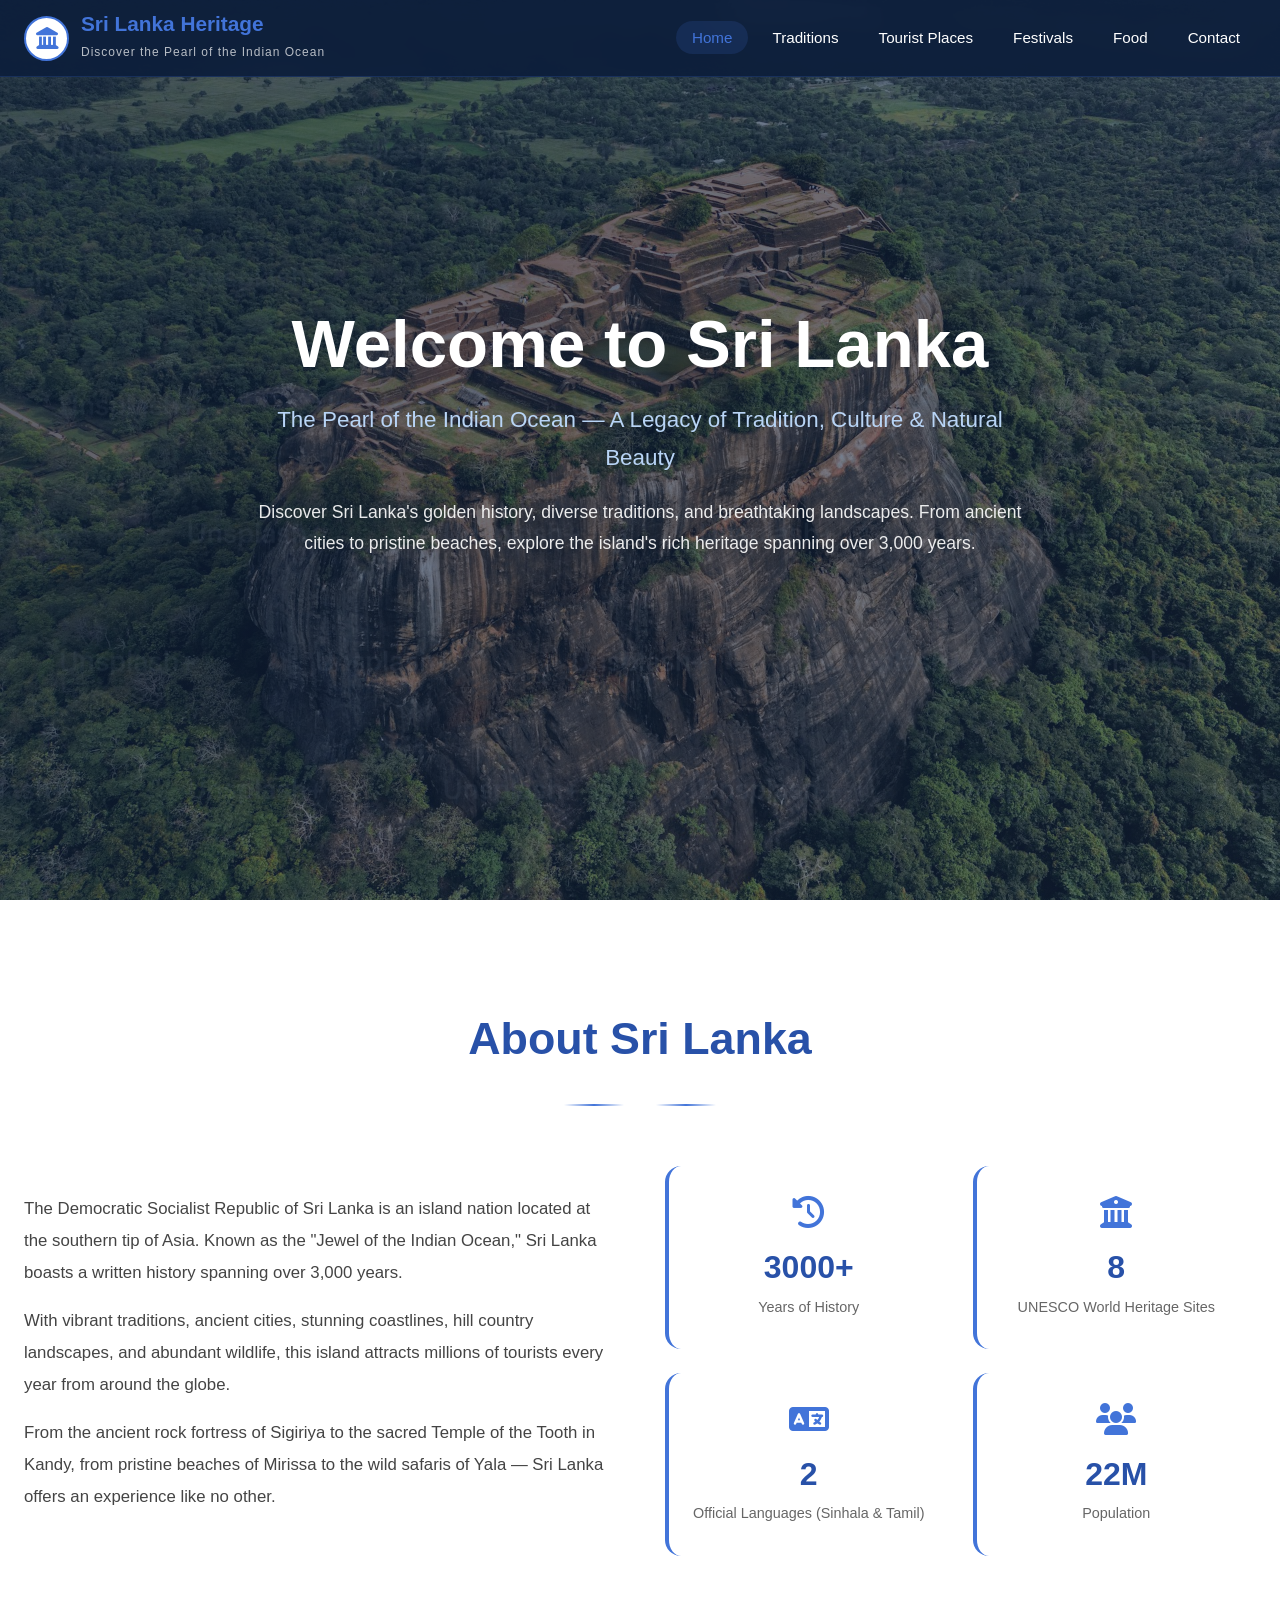
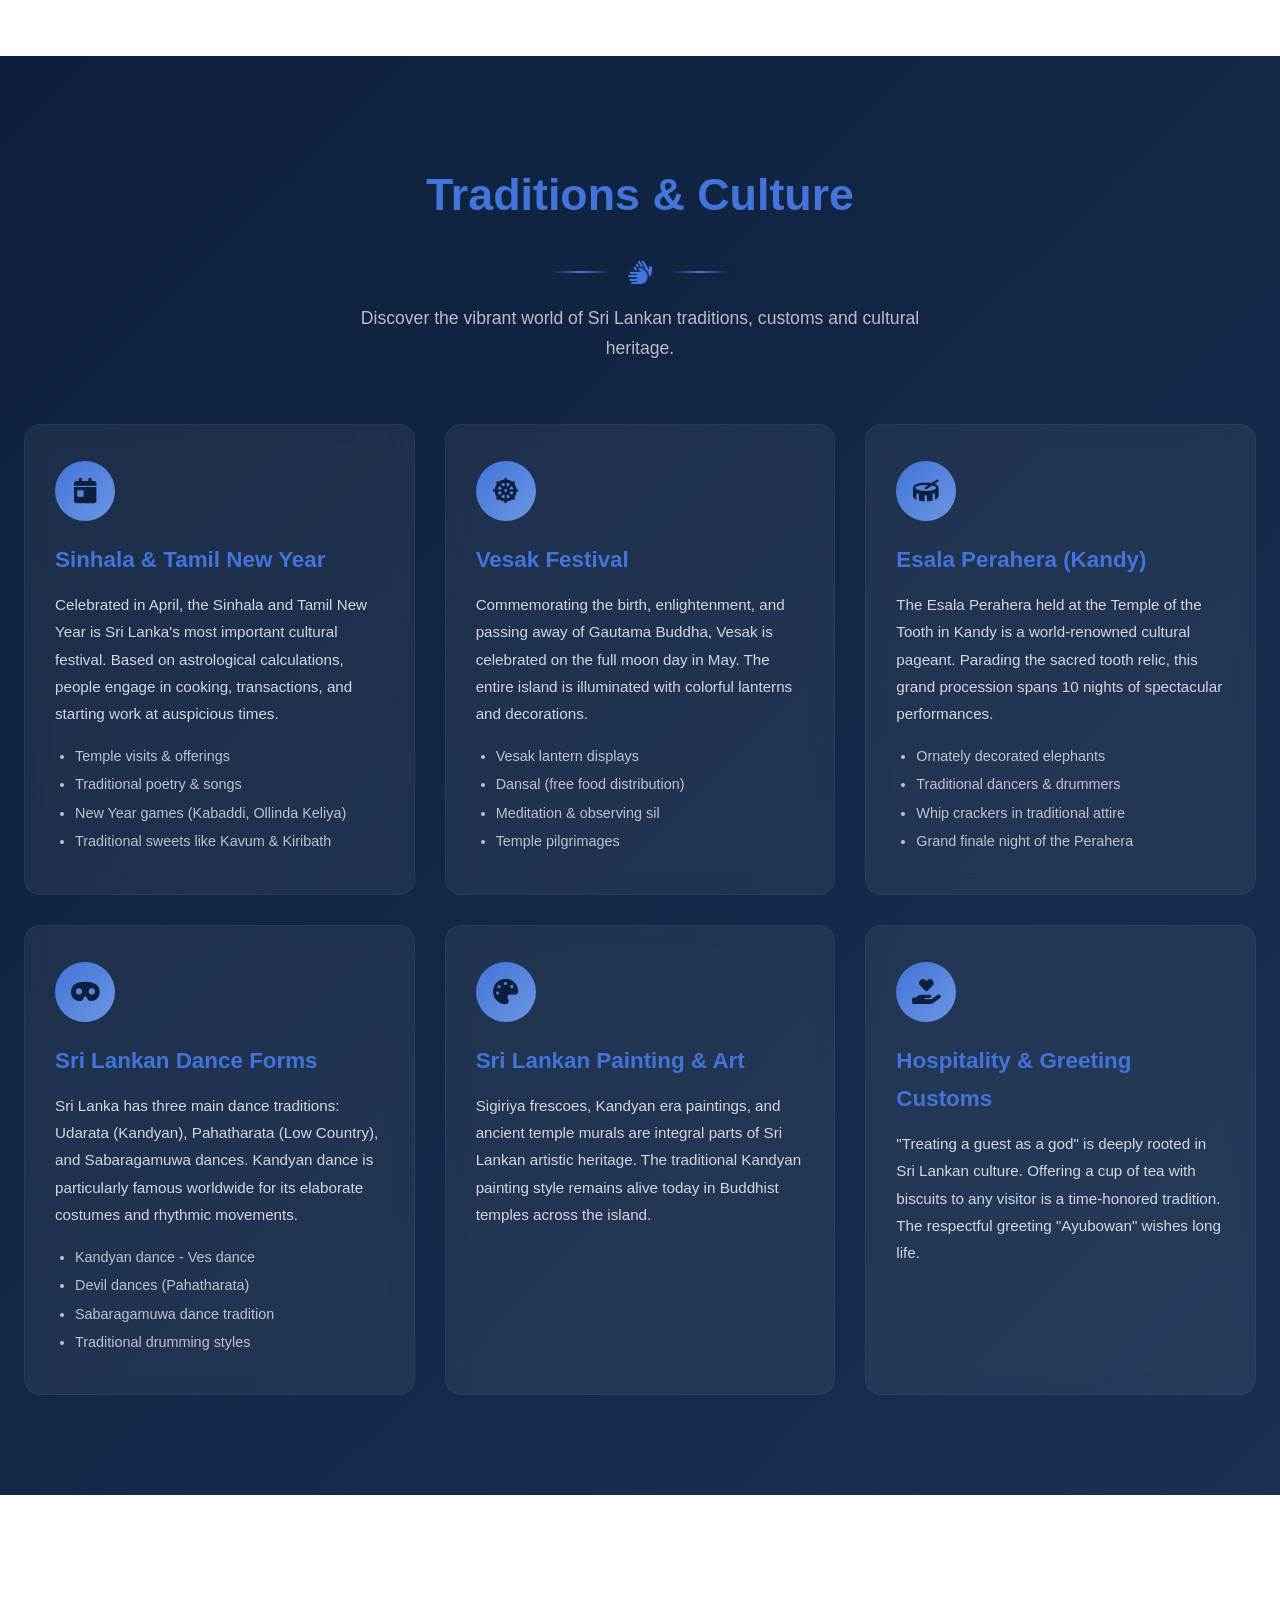
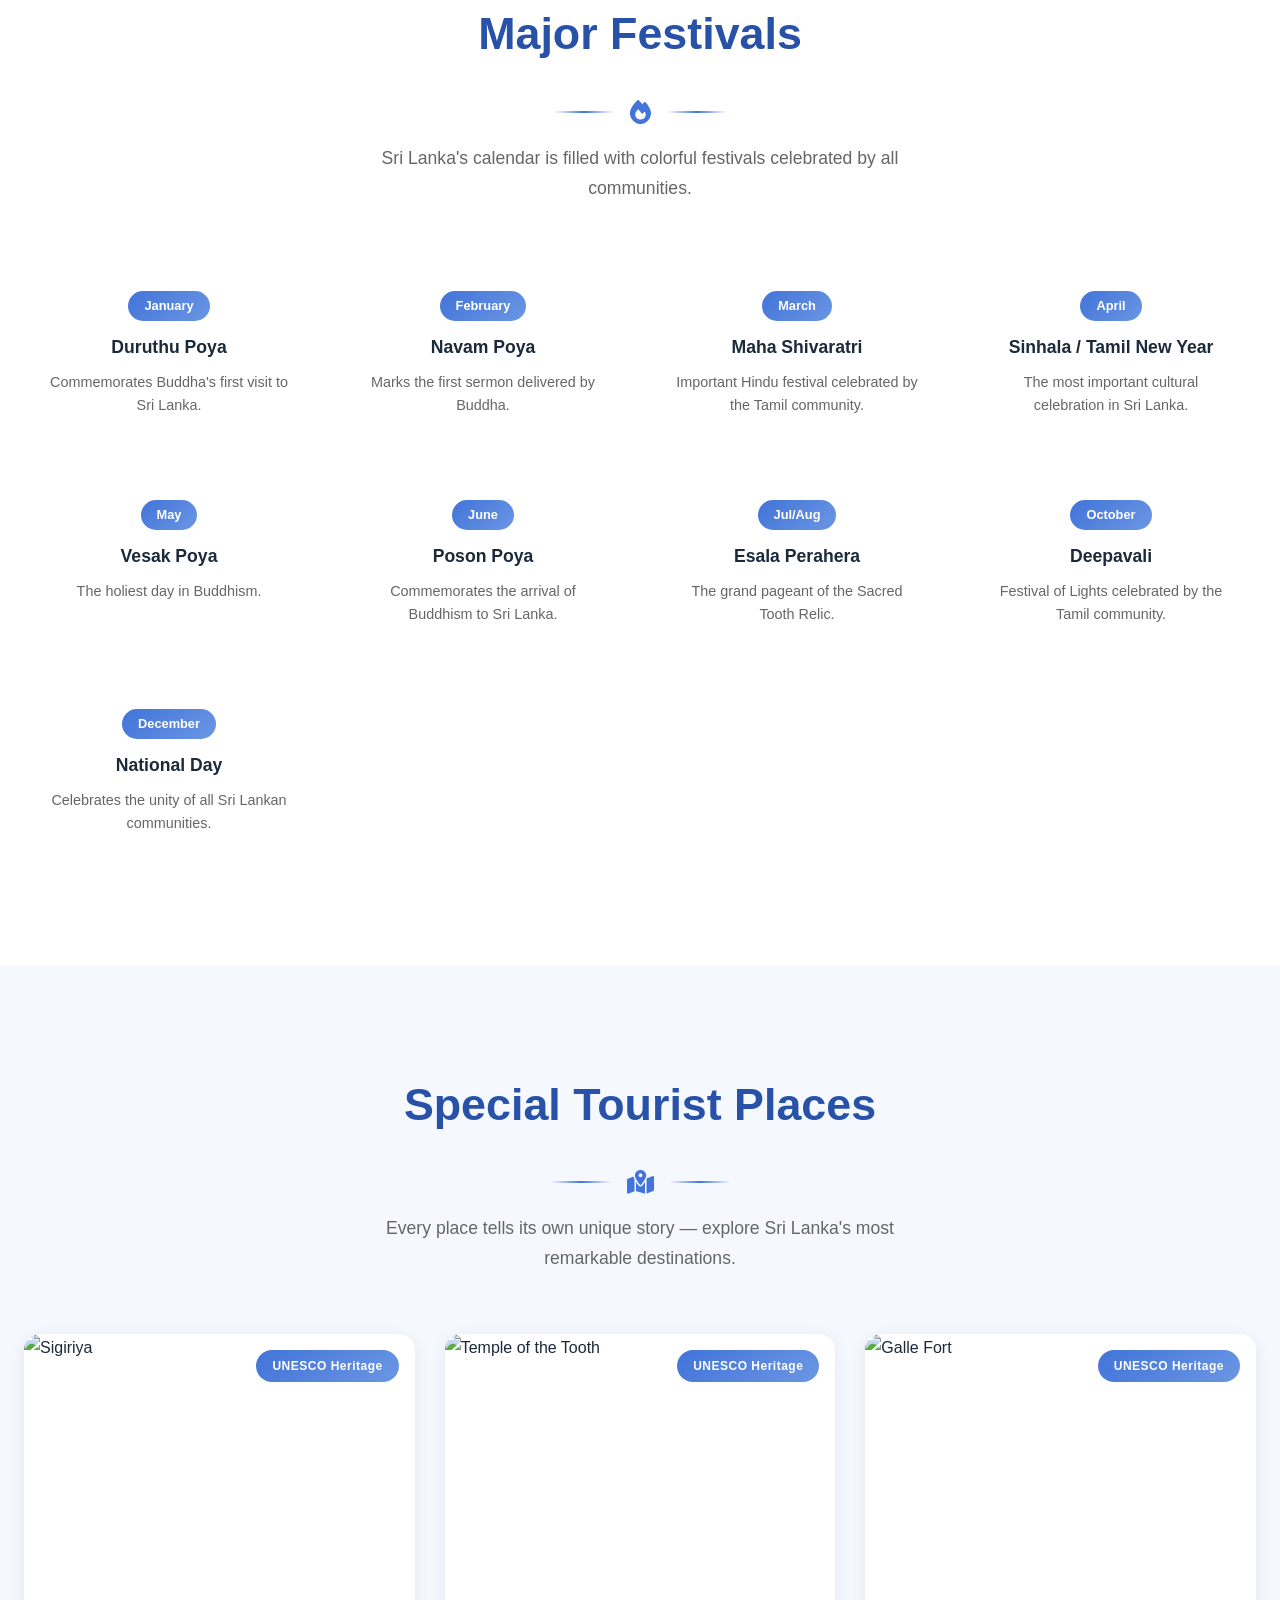
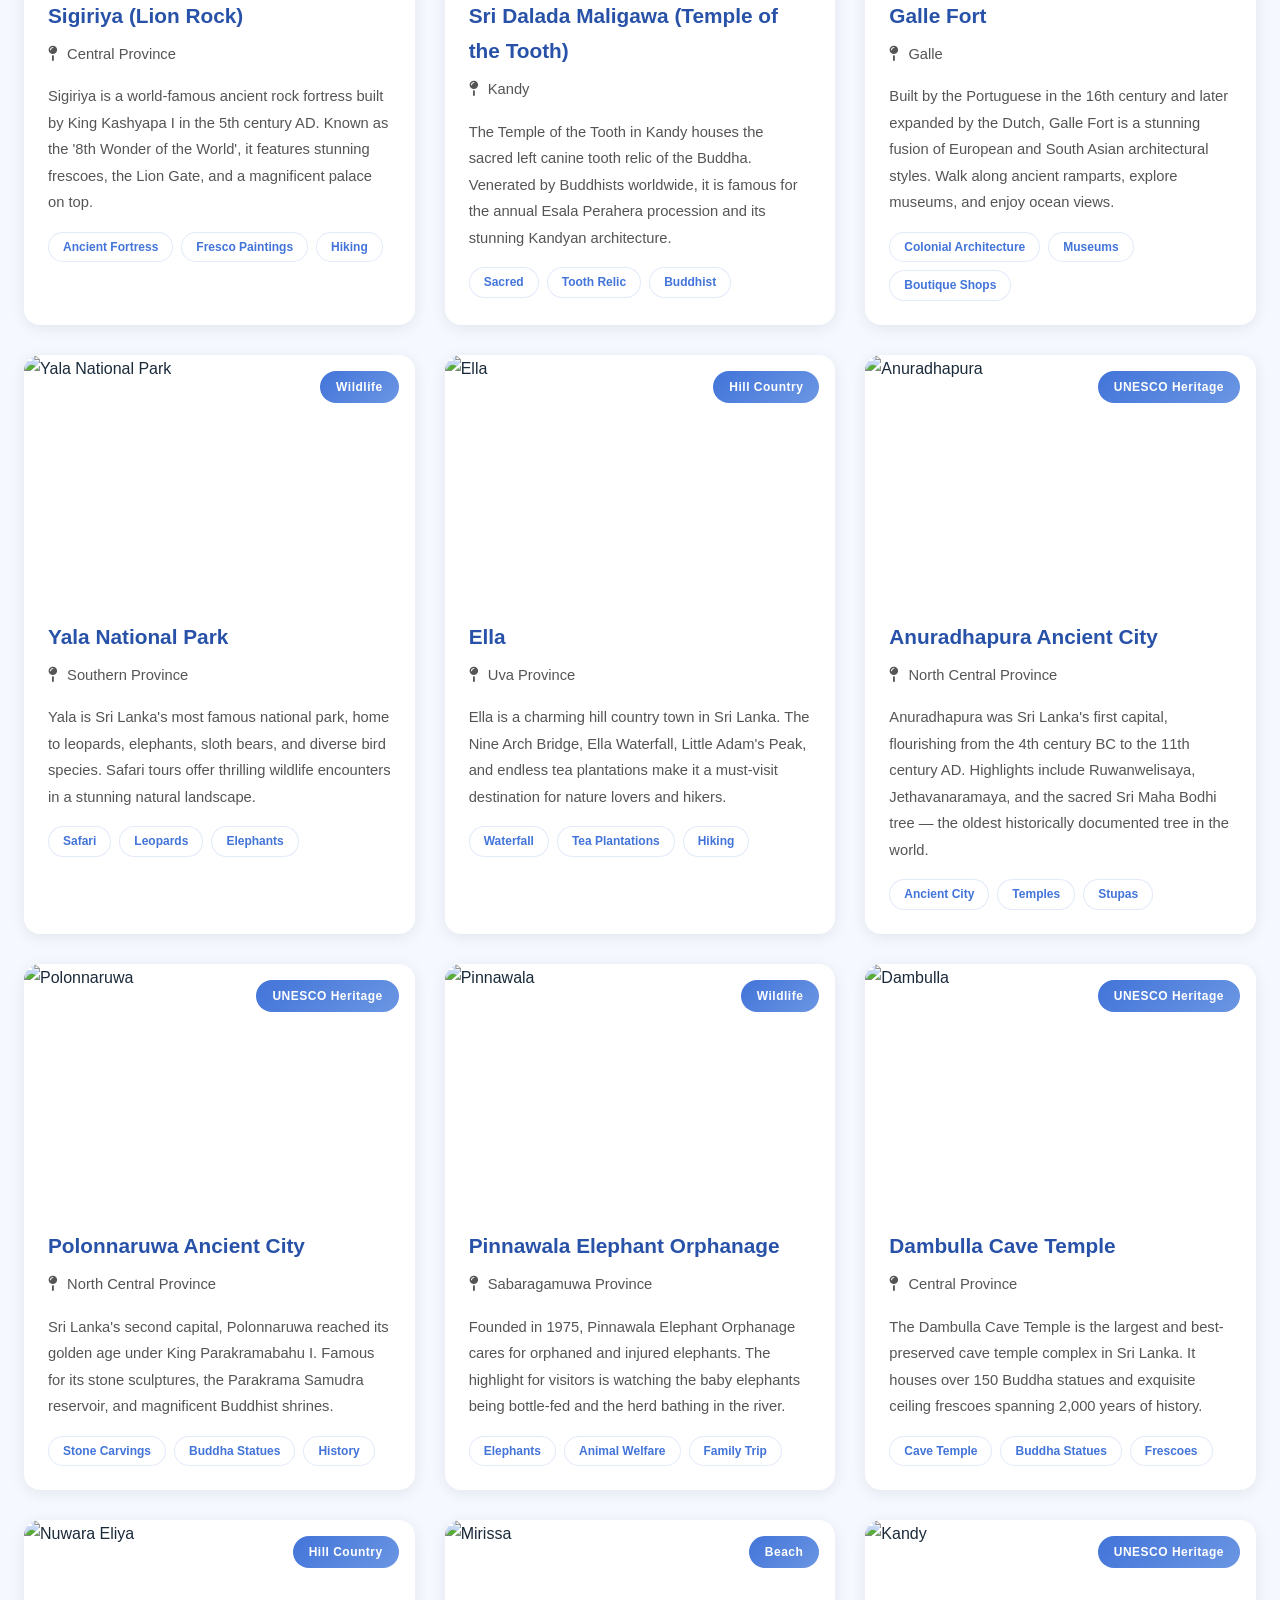
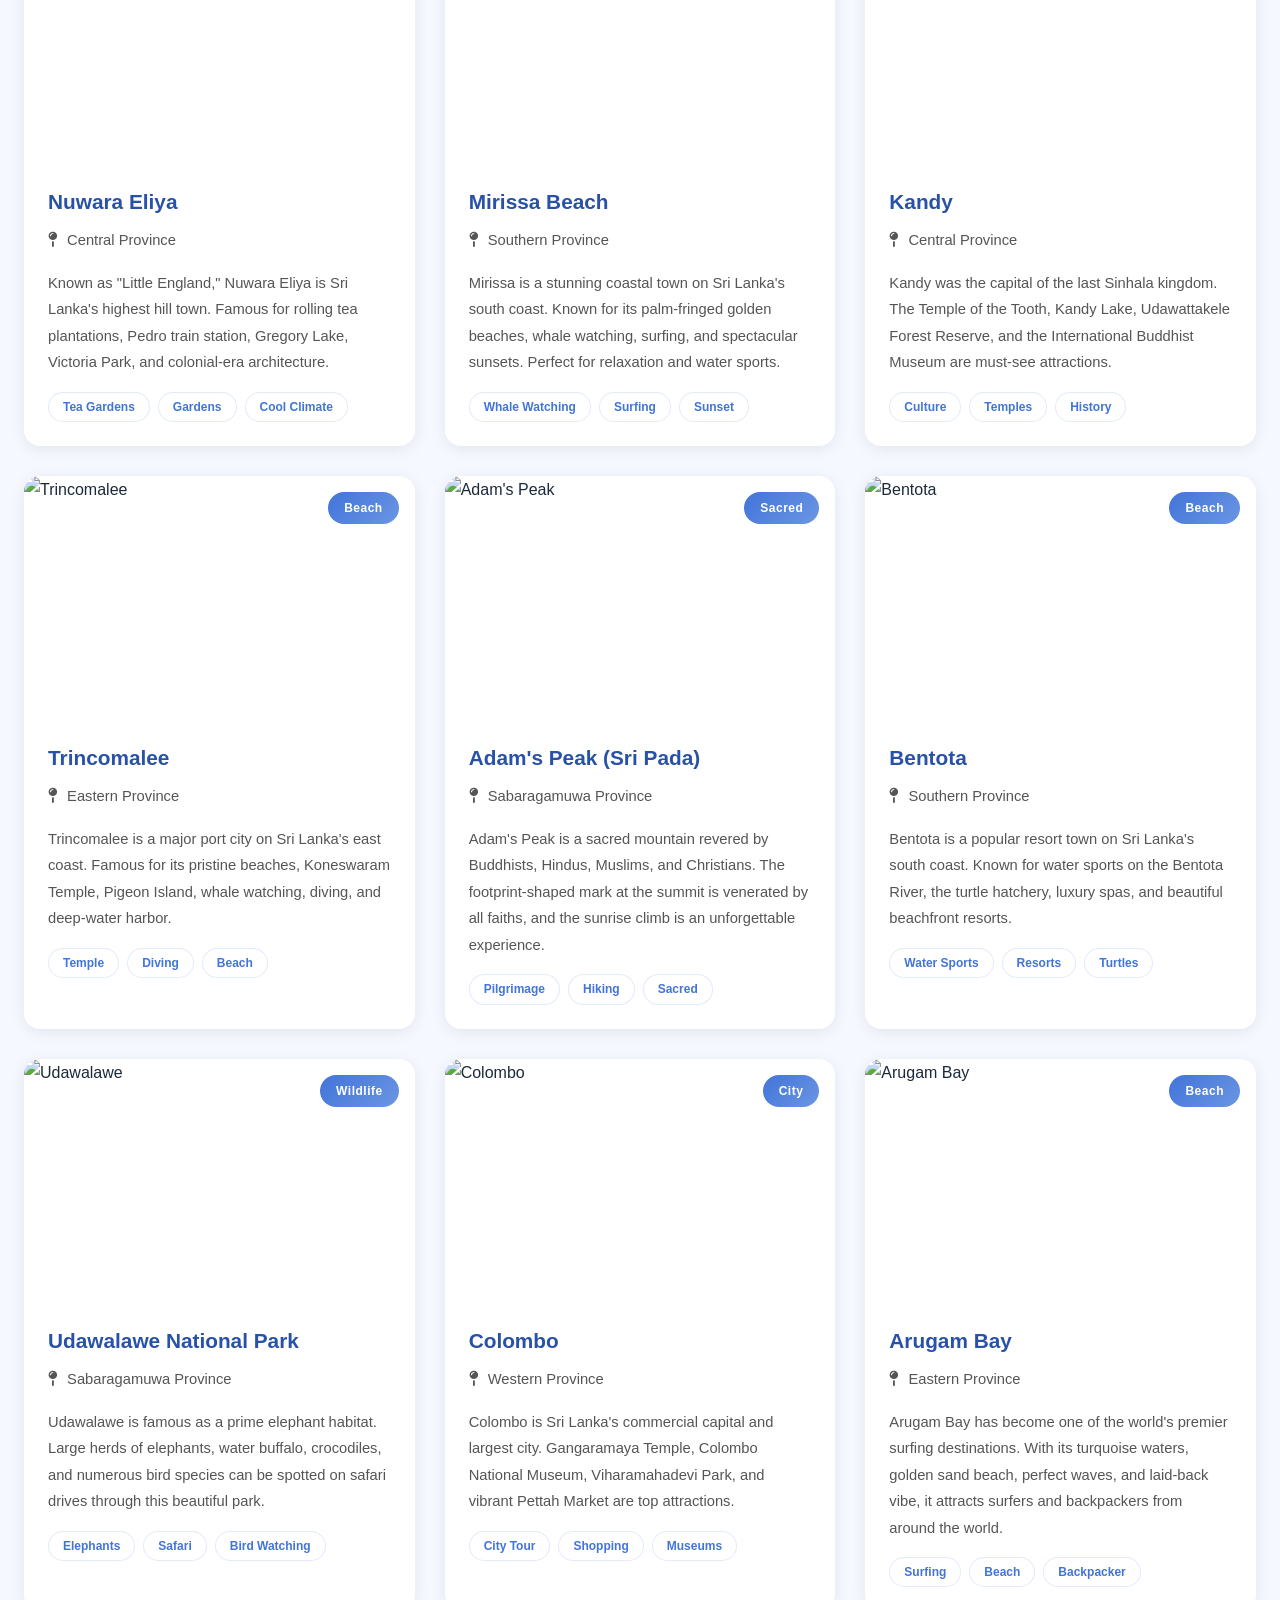
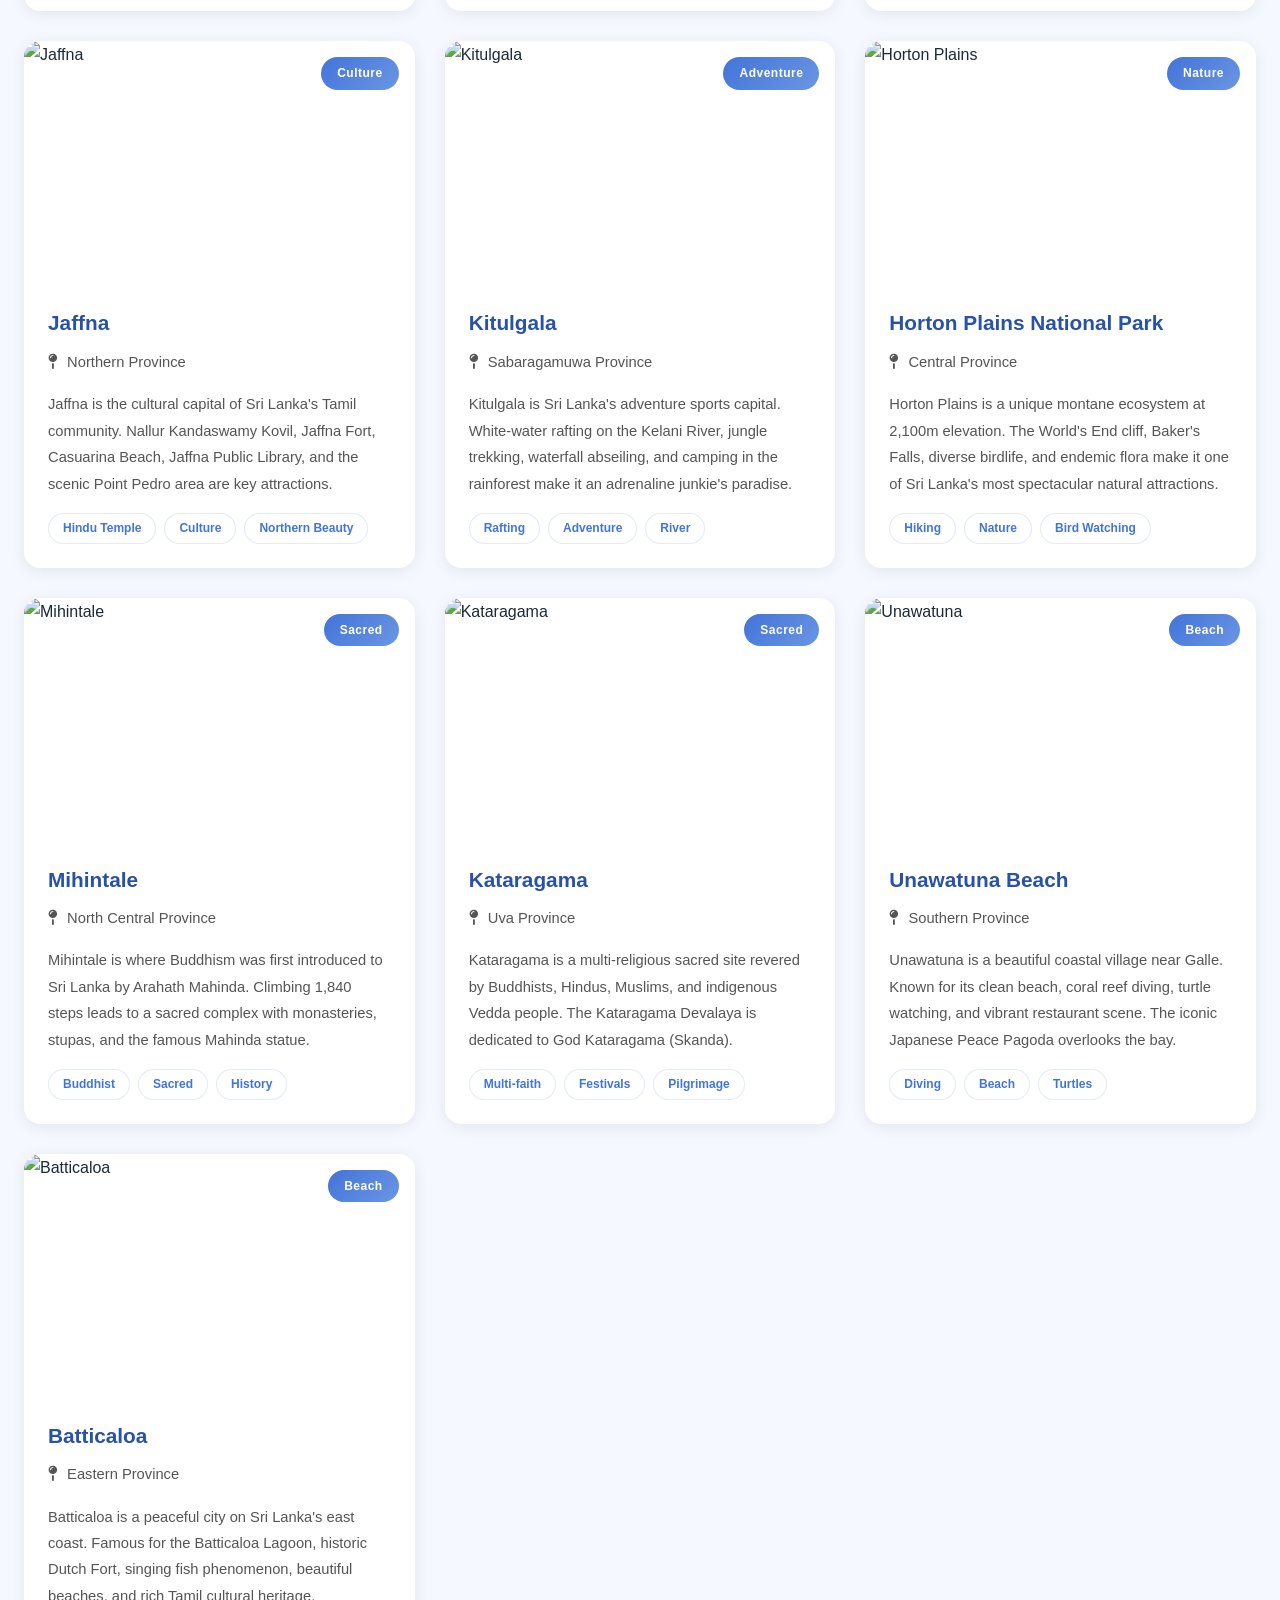
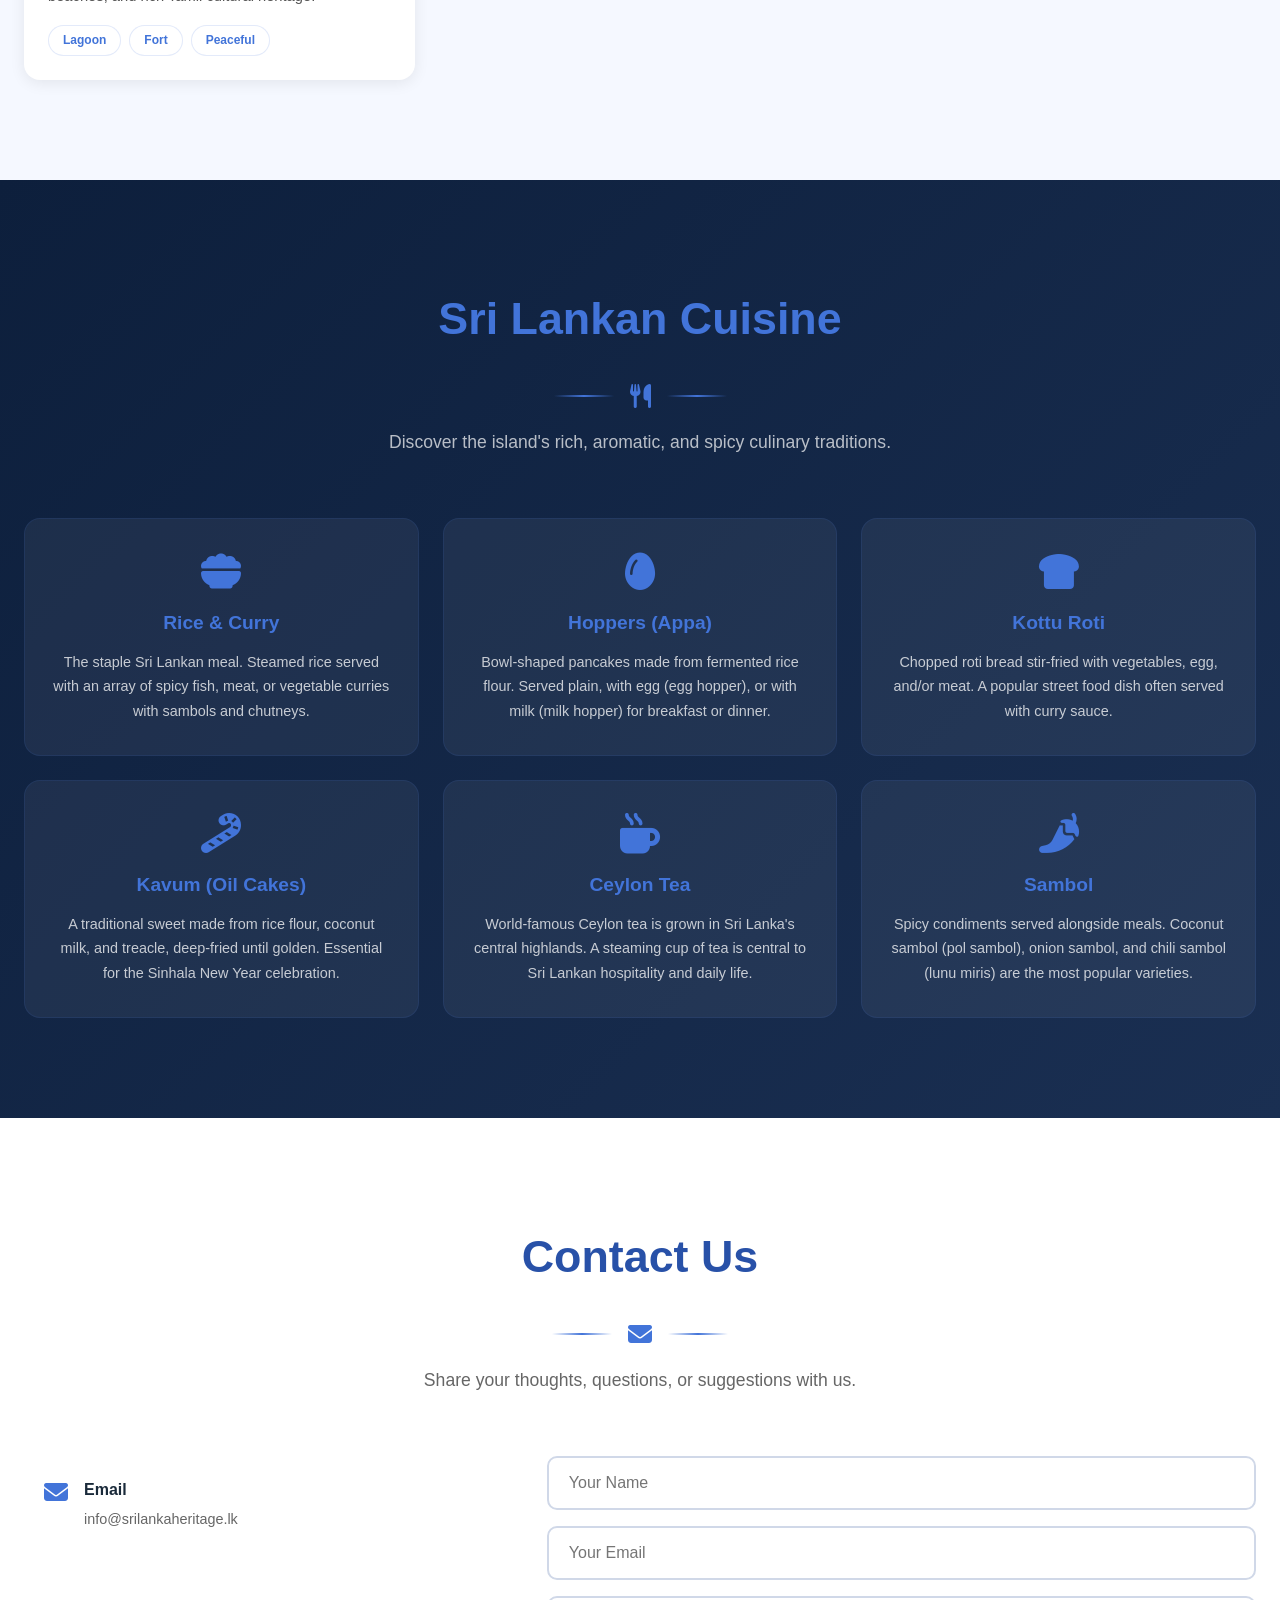
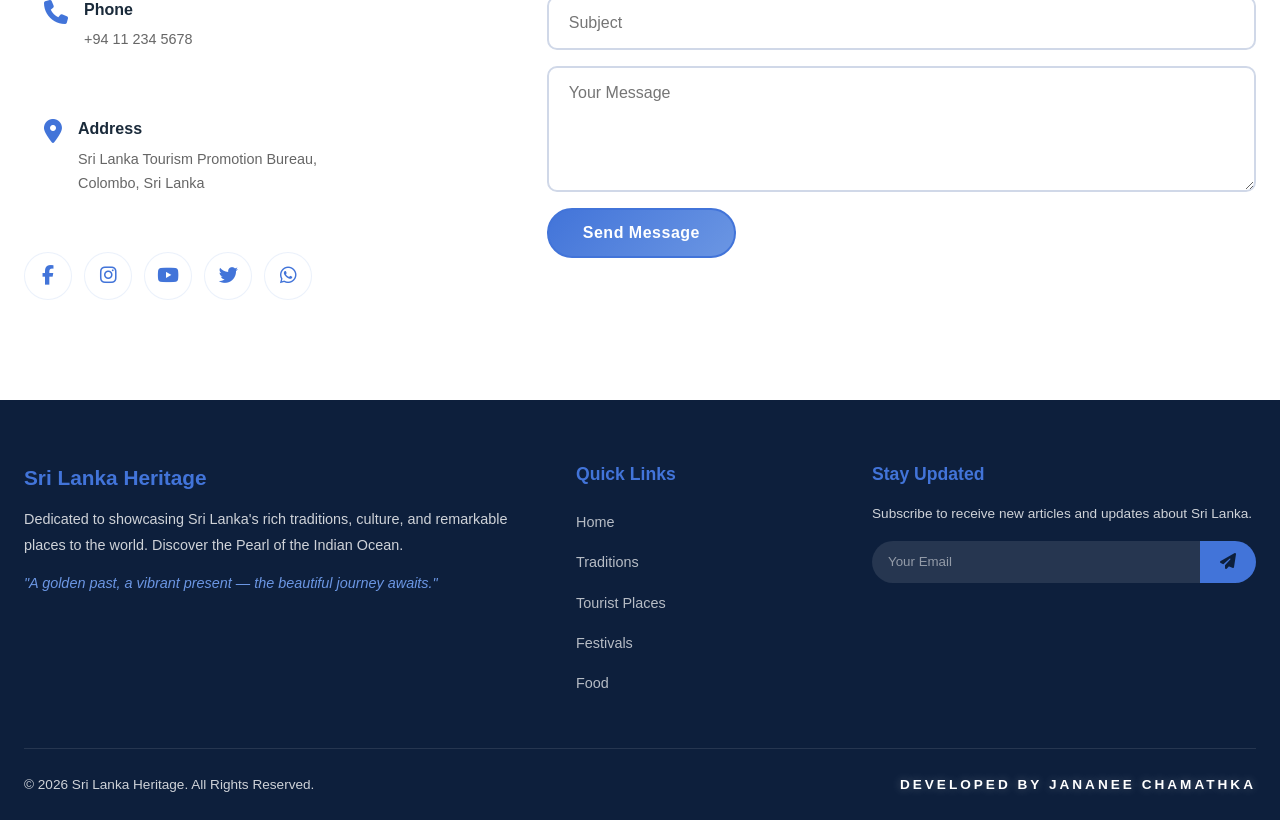
==== commit 6647dc2a: "Fix hero slideshow animation bug and update footer with developer credit" ====
--- a/index.html
+++ b/index.html
@@ -45,7 +45,6 @@
             <div class="hero-slide active" style="background-image: url('Image/Sigiriya.jfif')"></div>
             <div class="hero-slide" style="background-image: url('Image/The Ancient Rock Fortress of Sigiriya.jfif')"></div>
             <div class="hero-slide" style="background-image: url('Image/Anuradhapura.jfif')"></div>
-            <div class="hero-slide" style="background-image: url('Image/Siripadaya, Sri Lanka.jfif')"></div>
             <div class="hero-slide" style="background-image: url('Image/Mirissa Srilanka.jfif')"></div>
             <div class="hero-slide" style="background-image: url('Image/sri lanka.jfif')"></div>
             <div class="hero-slide" style="background-image: url('Image/dhalada1-800x600.jpg')"></div>
@@ -851,6 +850,7 @@
             </div>
             <div class="footer-bottom">
                 <p>&copy; 2026 Sri Lanka Heritage. All Rights Reserved.</p>
+                <p class="developer-credit">DEVELOPED BY JANANEE CHAMATHKA</p>
             </div>
         </div>
     </footer>
--- a/css/style.css
+++ b/css/style.css
@@ -12,6 +12,7 @@
     --secondary-light: #6b96e3;
     --accent: #2851a8;
     --accent-light: #6b96e3;
+    --black: #000000;
     --dark: #0d1f3c;
     --dark-light: #1a2f52;
     --light: #ffffff;
@@ -986,6 +987,17 @@
     justify-content: space-between;
     align-items: center;
     font-size: 0.85rem;
+    flex-wrap: wrap;
+    gap: 10px;
+}
+
+.developer-credit {
+    color: #FFFFFF;
+    font-weight: 700;
+    letter-spacing: 3px;
+    font-size: 0.85rem;
+    text-transform: uppercase;
+    text-shadow: 0 0 10px rgba(255, 255, 255, 0.3);
 }
 
 .languages {
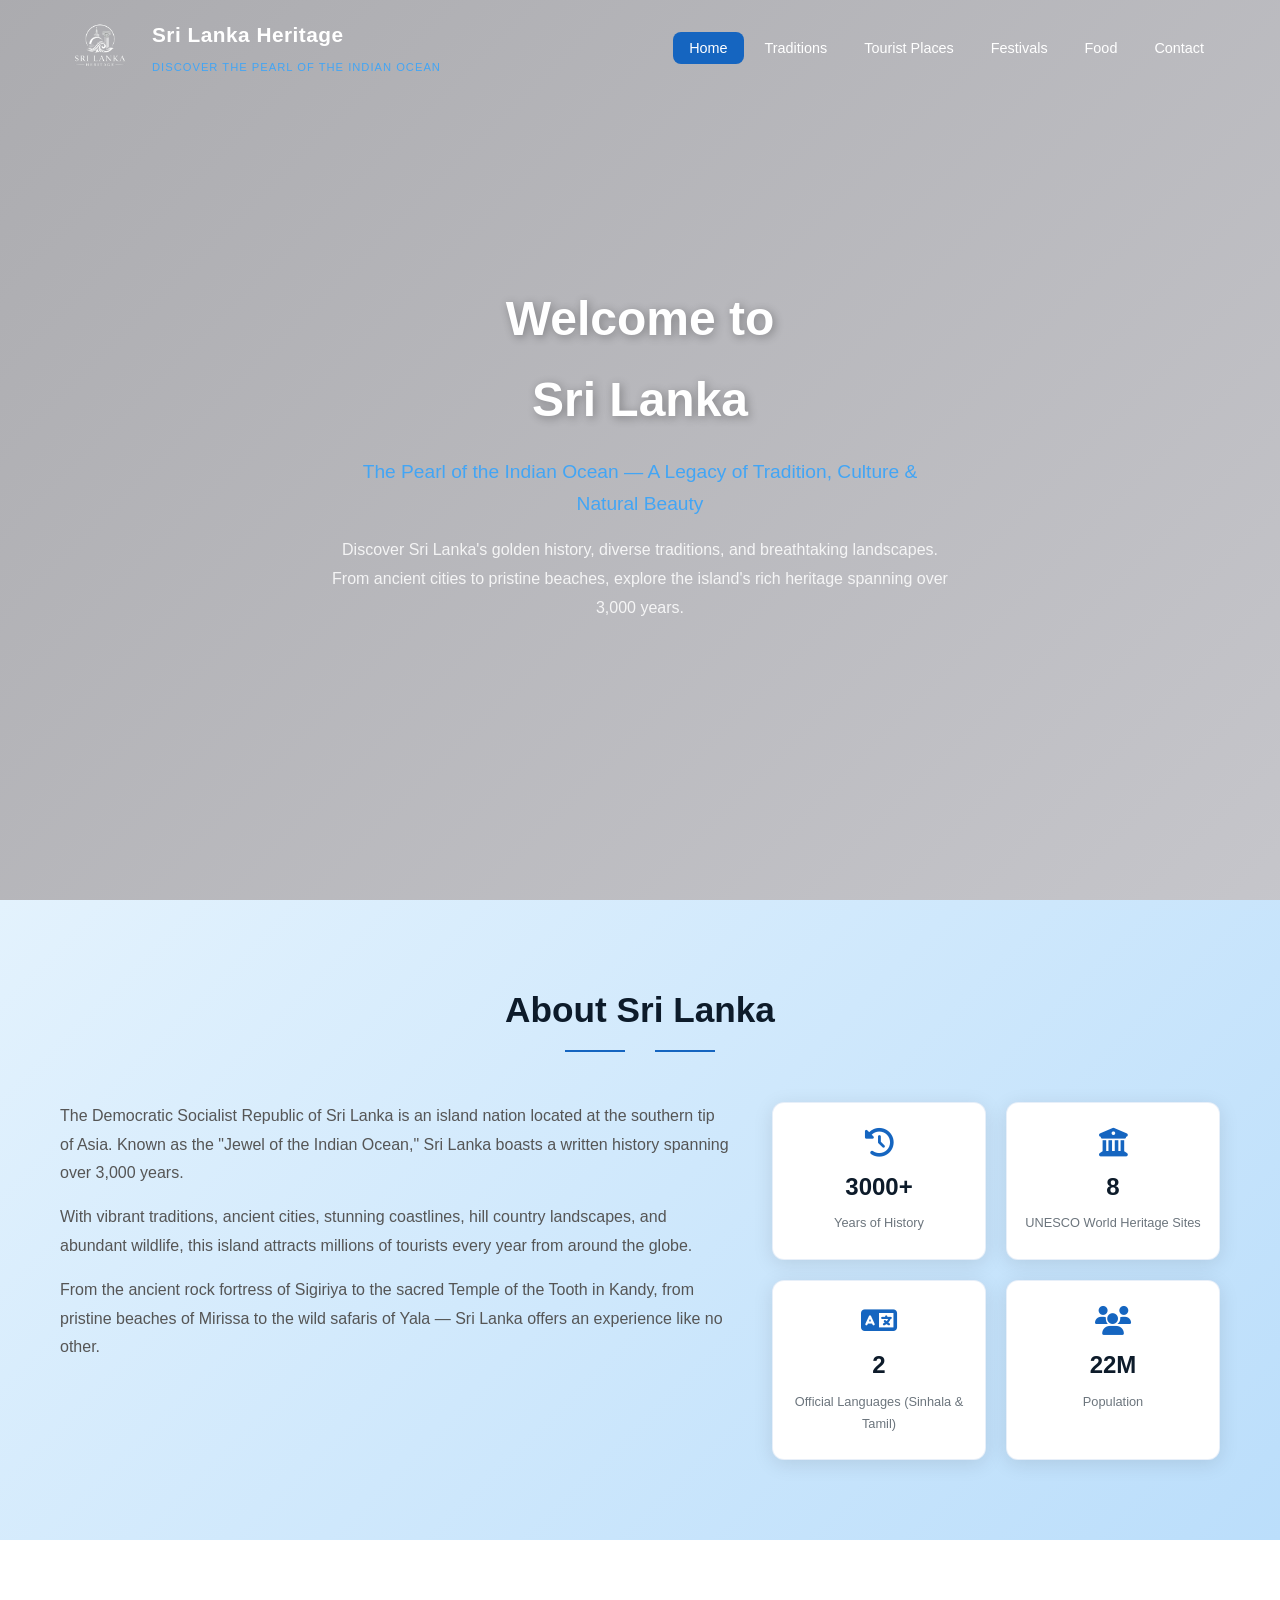
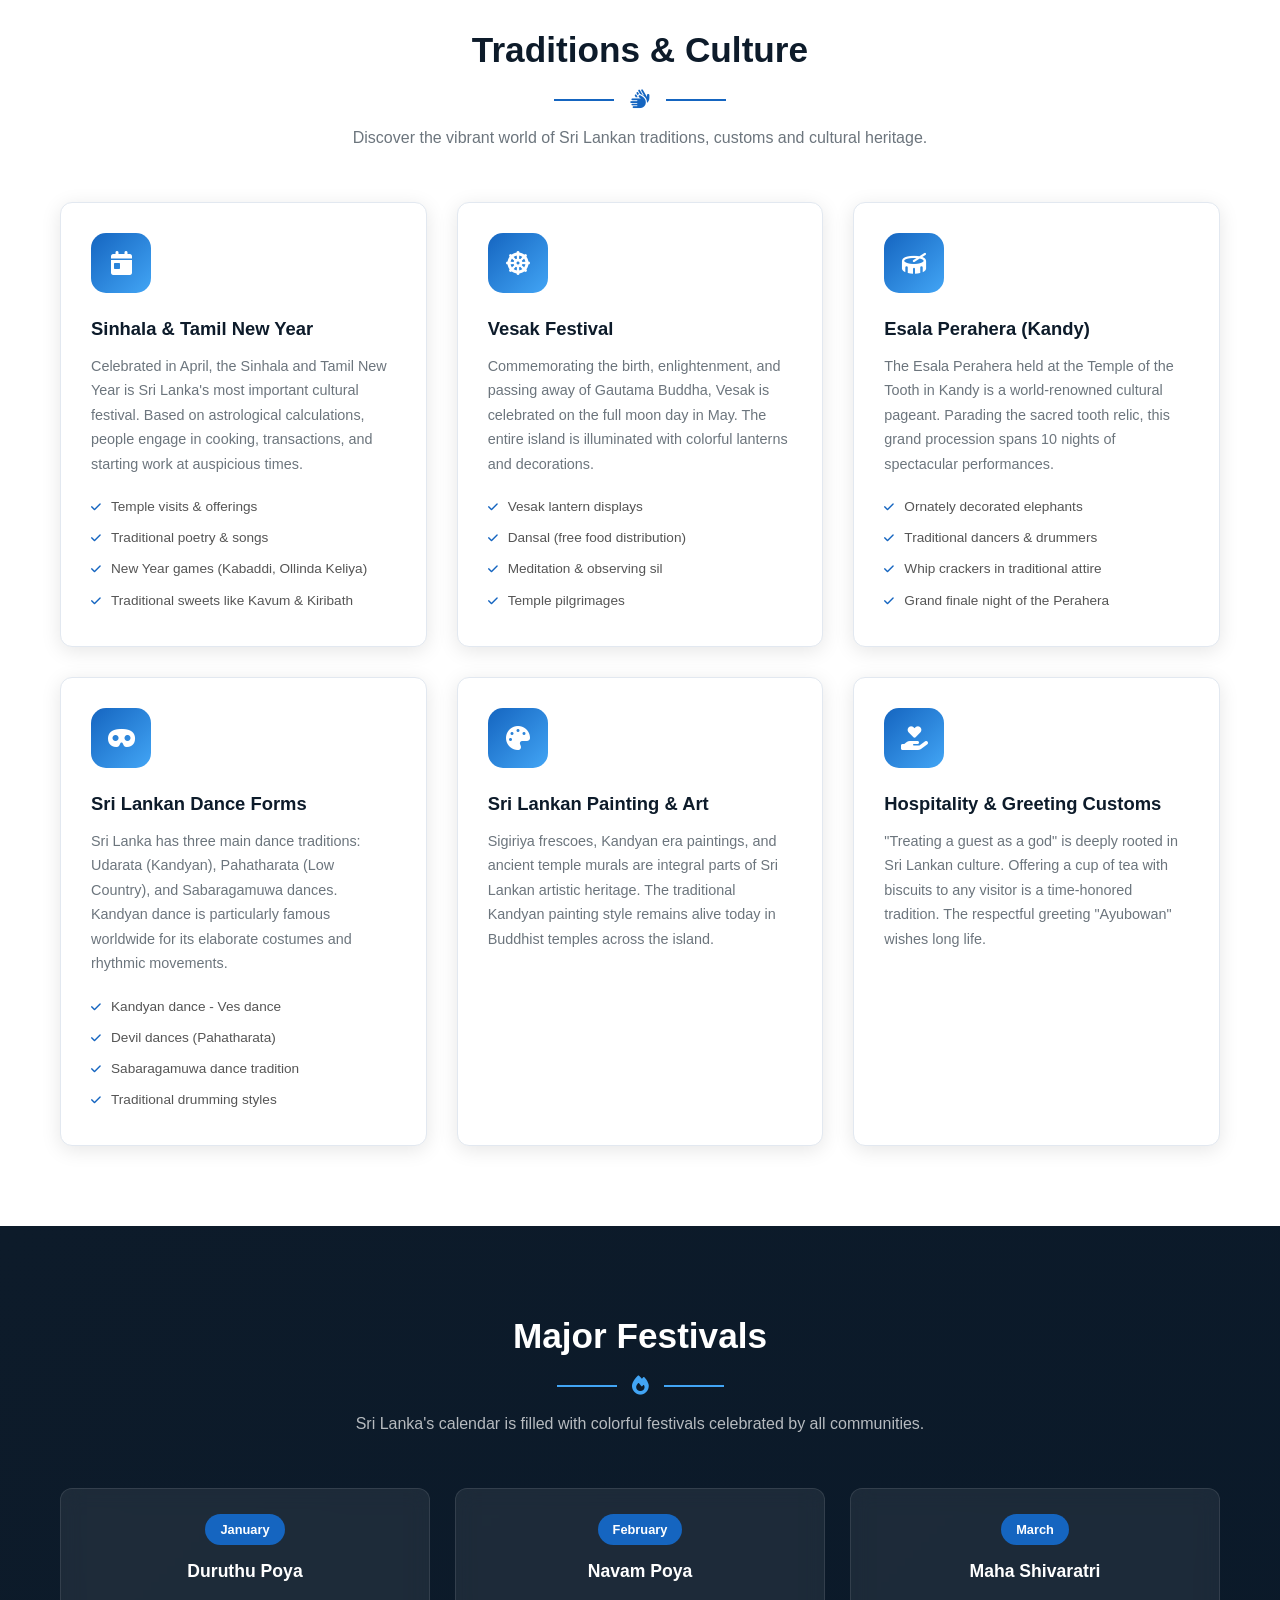
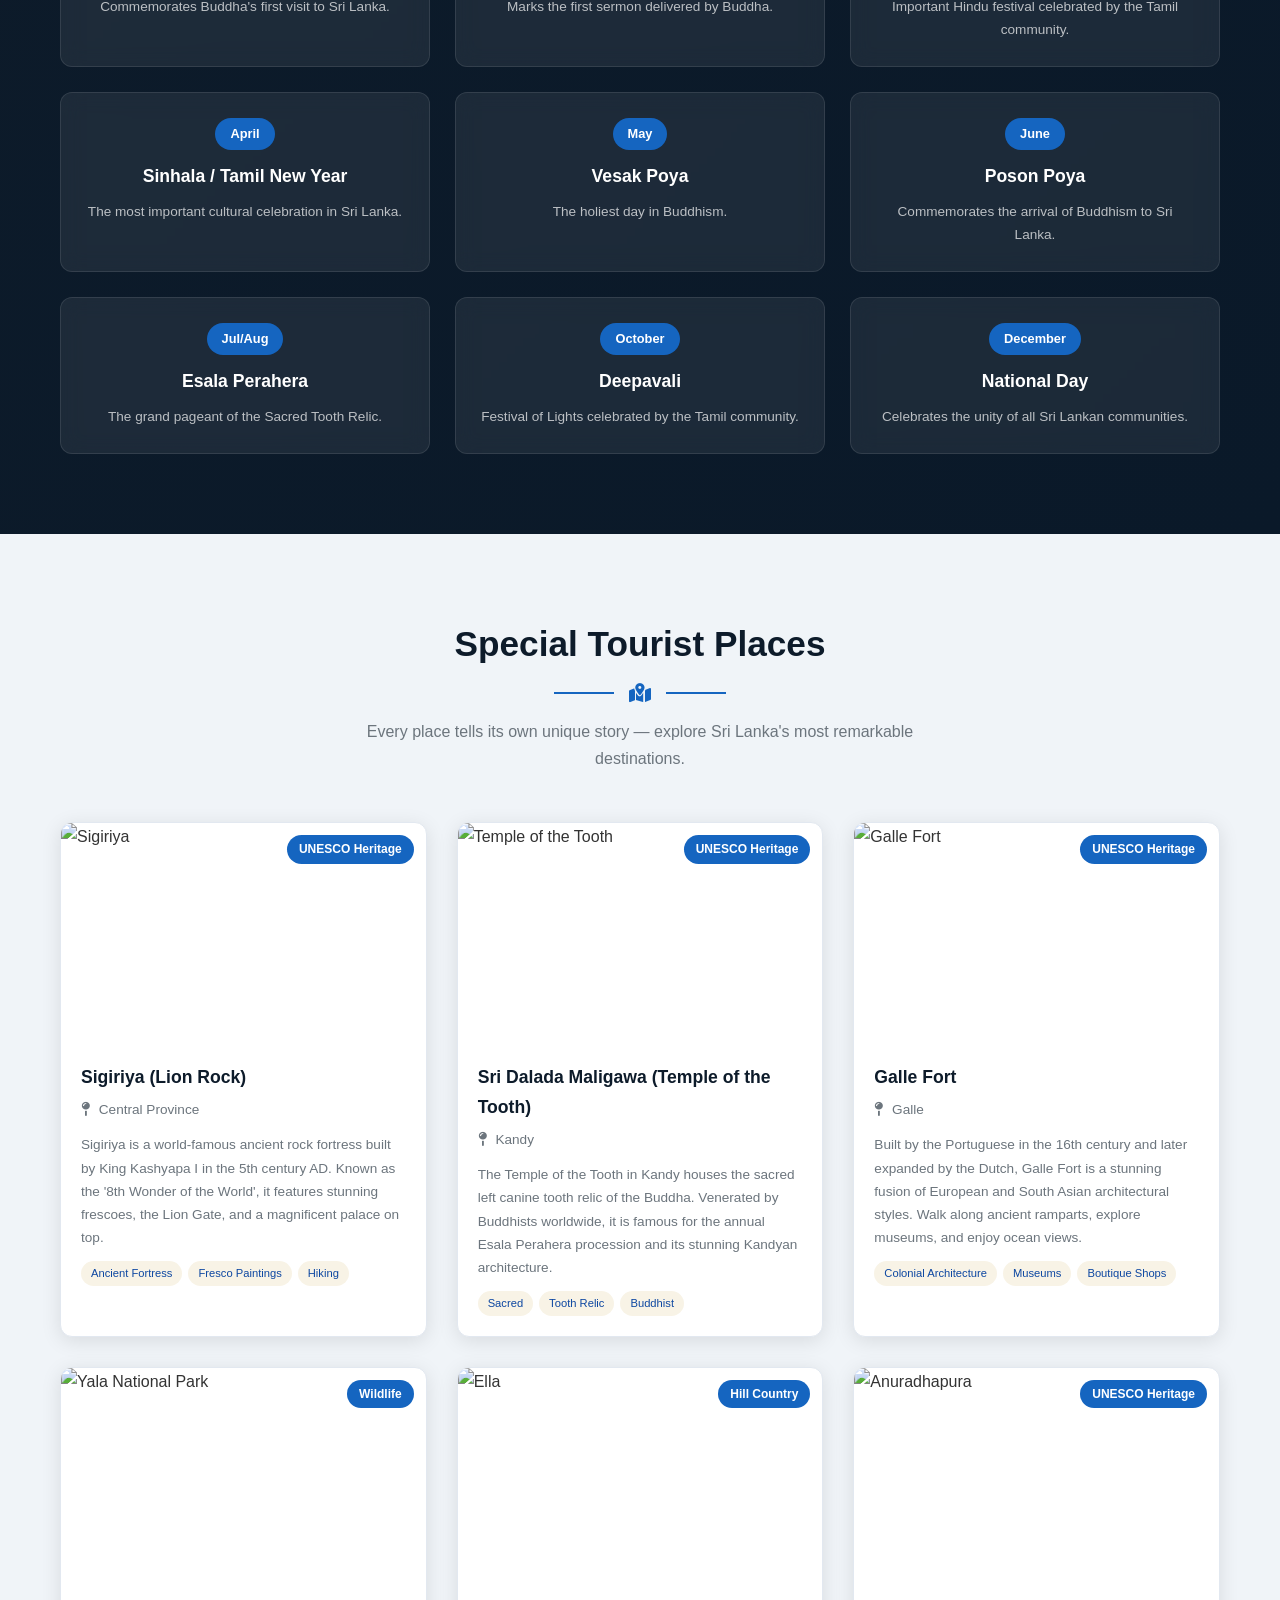
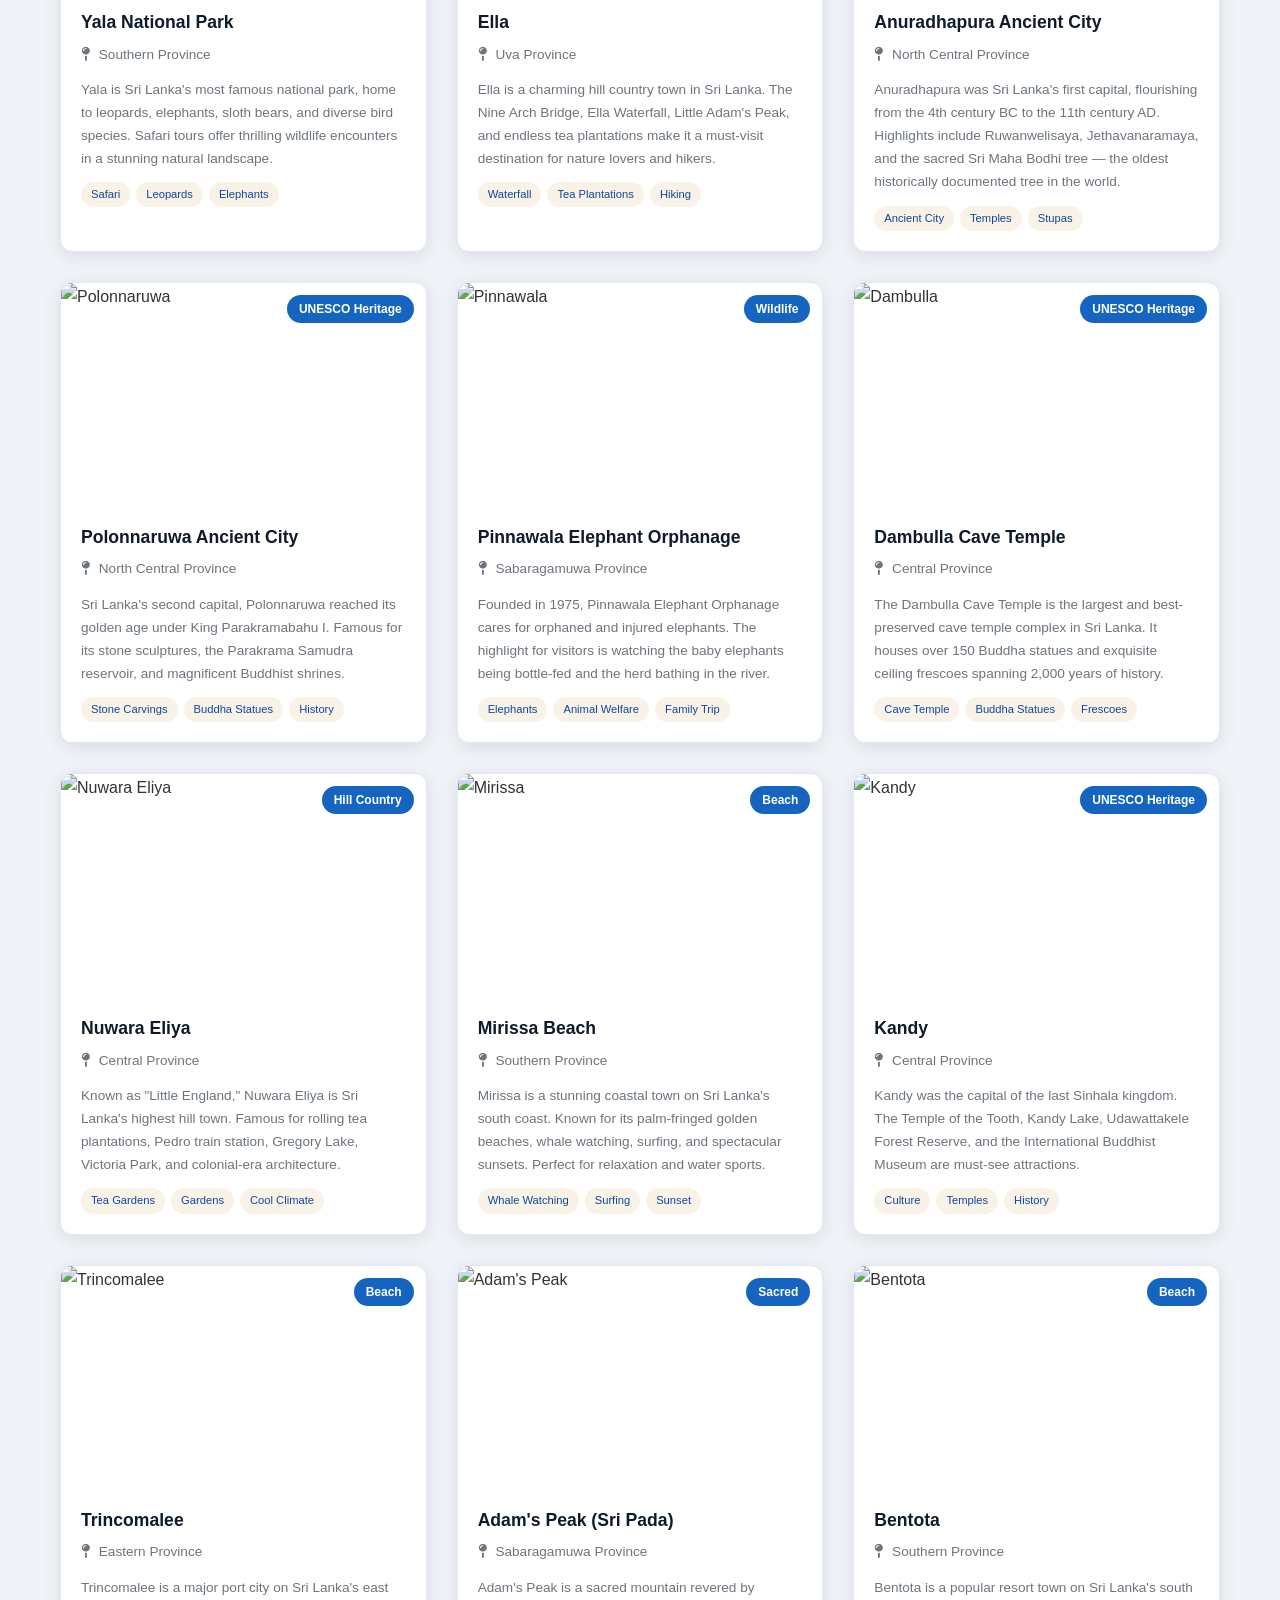
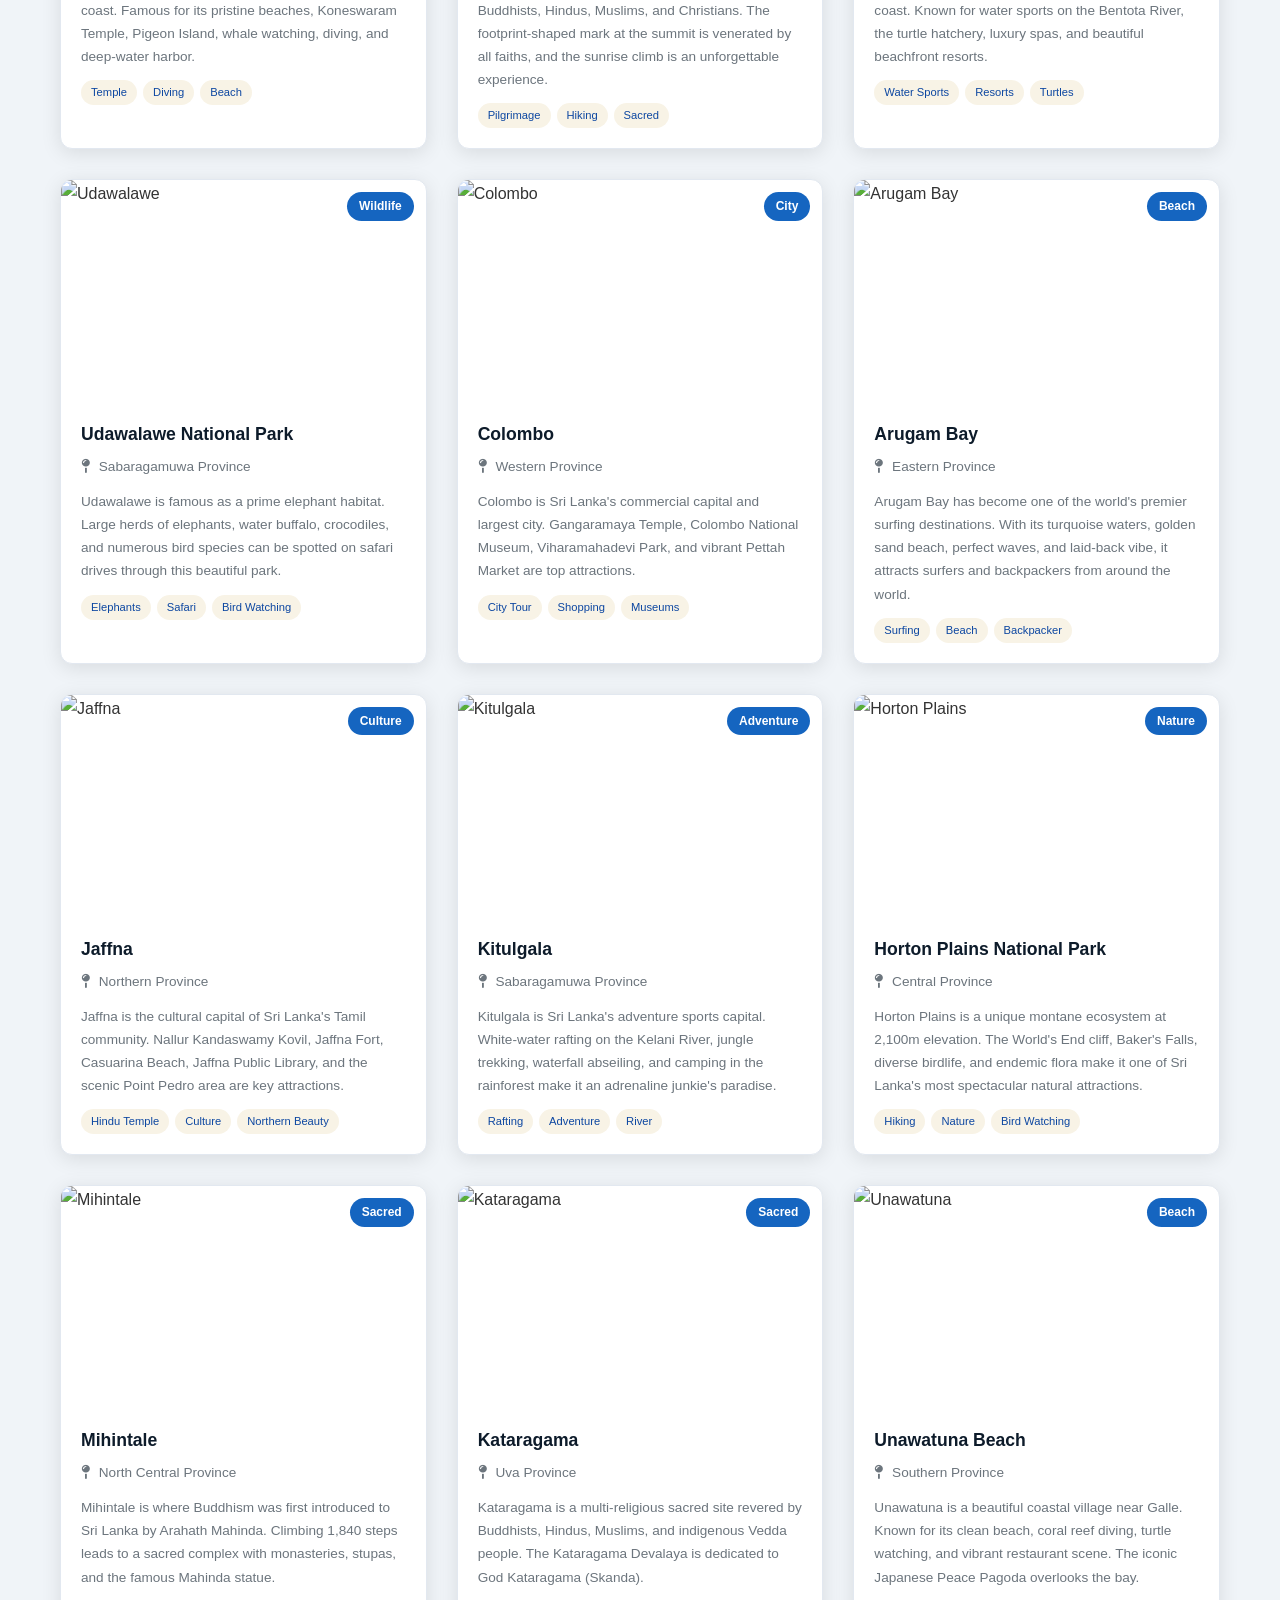
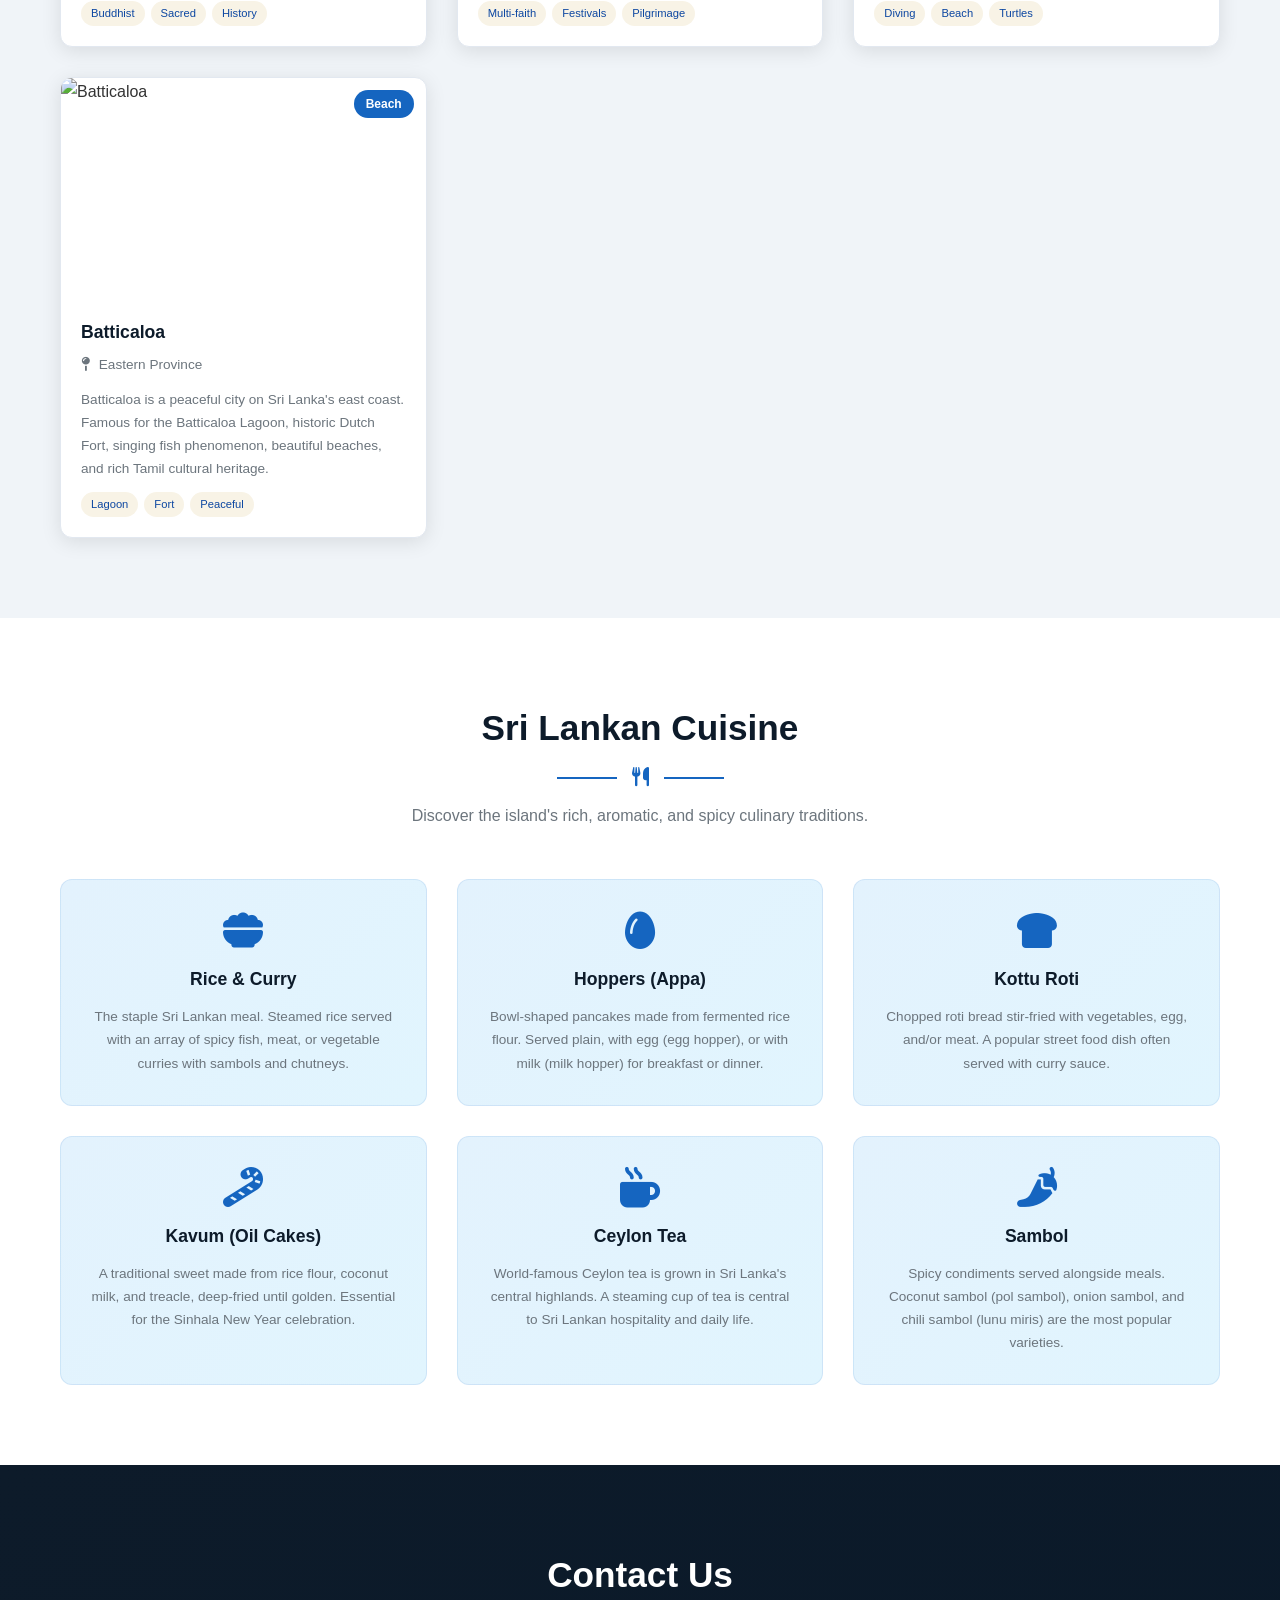
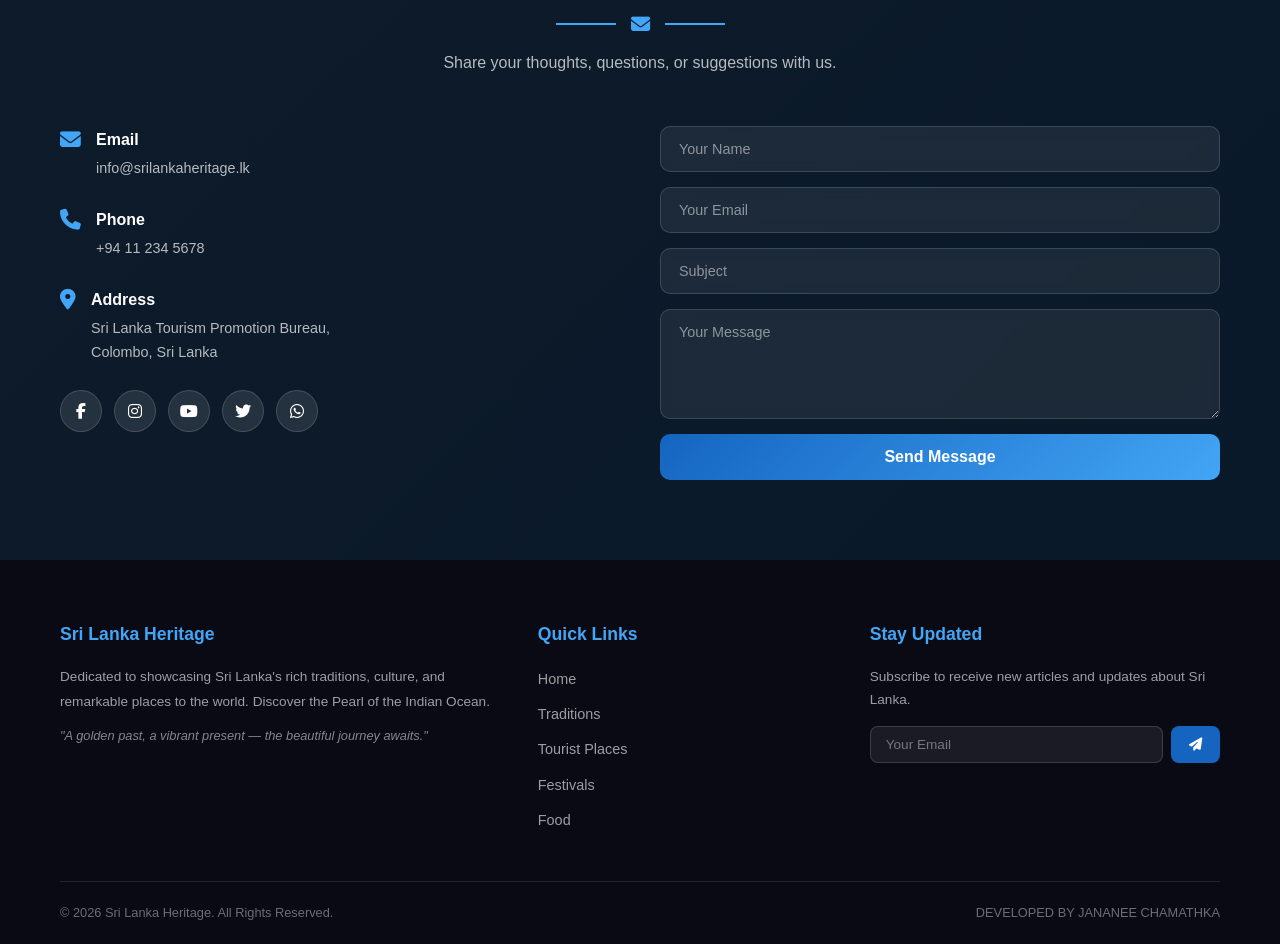
==== commit 0ca3eab6: "Update: transparent navbar with scroll effect, hero slideshow with Wikimedia images, logo update, fo" ====
--- a/index.html
+++ b/index.html
@@ -14,7 +14,7 @@
     <header class="header">
         <div class="container">
             <div class="logo">
-                <i class="fas fa-landmark logo-icon"></i>
+                <img src="Image/76224559-3342-4b54-b60b-fabe4f76276b.png" alt="Sri Lanka Logo" class="logo-img">
                 <div class="logo-text">
                     <h1>Sri Lanka Heritage</h1>
                     <span>Discover the Pearl of the Indian Ocean</span>
@@ -42,19 +42,17 @@
     <section class="hero" id="home">
         <!-- Slideshow background images -->
         <div class="hero-slideshow">
-            <div class="hero-slide active" style="background-image: url('Image/Sigiriya.jfif')"></div>
-            <div class="hero-slide" style="background-image: url('Image/The Ancient Rock Fortress of Sigiriya.jfif')"></div>
-            <div class="hero-slide" style="background-image: url('Image/Anuradhapura.jfif')"></div>
-            <div class="hero-slide" style="background-image: url('Image/Mirissa Srilanka.jfif')"></div>
-            <div class="hero-slide" style="background-image: url('Image/sri lanka.jfif')"></div>
-            <div class="hero-slide" style="background-image: url('Image/dhalada1-800x600.jpg')"></div>
-            <div class="hero-slide" style="background-image: url('Image/sigiriya-rock-fortress-sri-lanka.jpg')"></div>
-            <div class="hero-slide" style="background-image: url('Image/photo-1705365291453-7962869cae67.avif')"></div>
+            <div class="hero-slide active" style="background-image: url('https://upload.wikimedia.org/wikipedia/commons/thumb/3/35/The_Lion_Rock%2C_Sigiriya%2C_Sri_Lanka.jpg/1280px-The_Lion_Rock%2C_Sigiriya%2C_Sri_Lanka.jpg')"></div>
+            <div class="hero-slide" style="background-image: url('https://upload.wikimedia.org/wikipedia/commons/thumb/3/32/Front_view_of_Temple_of_the_Tooth%2C_Kandy.jpg/1280px-Front_view_of_Temple_of_the_Tooth%2C_Kandy.jpg')"></div>
+            <div class="hero-slide" style="background-image: url('https://upload.wikimedia.org/wikipedia/commons/thumb/9/98/Anuradhapura-Ruwanweliseya.jpg/1280px-Anuradhapura-Ruwanweliseya.jpg')"></div>
+            <div class="hero-slide" style="background-image: url('https://upload.wikimedia.org/wikipedia/commons/thumb/d/df/Mirissa_Beach_Sri_Lanka.jpg/1280px-Mirissa_Beach_Sri_Lanka.jpg')"></div>
+            <div class="hero-slide" style="background-image: url('https://upload.wikimedia.org/wikipedia/commons/thumb/d/db/Nine_Arch_Bridge_in_Ella.jpg/1280px-Nine_Arch_Bridge_in_Ella.jpg')"></div>
+            <div class="hero-slide" style="background-image: url('https://upload.wikimedia.org/wikipedia/commons/thumb/f/fd/Lighthouse_Galle%2C_Sri_Lanka.jpg/1280px-Lighthouse_Galle%2C_Sri_Lanka.jpg')"></div>
         </div>
         <div class="hero-overlay"></div>
         <!-- Glassmorphism content card -->
         <div class="hero-content">
-            <h1 class="hero-title">Welcome to Sri Lanka</h1>
+            <h1 class="hero-title">Welcome to<br>Sri Lanka</h1>
             <p class="hero-subtitle">The Pearl of the Indian Ocean — A Legacy of Tradition, Culture & Natural Beauty</p>
             <p class="hero-desc">Discover Sri Lanka's golden history, diverse traditions, and breathtaking landscapes. From ancient cities to pristine beaches, explore the island's rich heritage spanning over 3,000 years.</p>
             </div>
@@ -266,7 +264,7 @@
                 <!-- Place 1 -->
                 <div class="place-card fade-in">
                     <div class="place-image">
-                        <img src="https://upload.wikimedia.org/wikipedia/commons/thumb/e/e7/Sigiriya.jpg/1280px-Sigiriya.jpg" alt="Sigiriya" loading="lazy">
+                        <img src="https://commons.wikimedia.org/wiki/Special:FilePath/Sigiriya.jpg?width=1280" alt="Sigiriya" loading="lazy">
                         <div class="place-badge">UNESCO Heritage</div>
                     </div>
                     <div class="place-info">
@@ -284,7 +282,7 @@
                 <!-- Place 2 -->
                 <div class="place-card fade-in">
                     <div class="place-image">
-                        <img src="https://upload.wikimedia.org/wikipedia/commons/thumb/4/4b/Temple_of_the_Tooth.jpg/1280px-Temple_of_the_Tooth.jpg" alt="Temple of the Tooth" loading="lazy">
+                        <img src="https://commons.wikimedia.org/wiki/Special:FilePath/Temple_of_the_Tooth.jpg?width=1280" alt="Temple of the Tooth" loading="lazy">
                         <div class="place-badge">UNESCO Heritage</div>
                     </div>
                     <div class="place-info">
@@ -302,7 +300,7 @@
                 <!-- Place 3 -->
                 <div class="place-card fade-in">
                     <div class="place-image">
-                        <img src="https://upload.wikimedia.org/wikipedia/commons/thumb/8/8a/Galle_Fort.jpg/1280px-Galle_Fort.jpg" alt="Galle Fort" loading="lazy">
+                        <img src="https://commons.wikimedia.org/wiki/Special:FilePath/Galle_Fort.jpg?width=1280" alt="Galle Fort" loading="lazy">
                         <div class="place-badge">UNESCO Heritage</div>
                     </div>
                     <div class="place-info">
@@ -320,7 +318,7 @@
                 <!-- Place 4 -->
                 <div class="place-card fade-in">
                     <div class="place-image">
-                        <img src="https://upload.wikimedia.org/wikipedia/commons/thumb/7/70/Yala_National_Park.jpg/1280px-Yala_National_Park.jpg" alt="Yala National Park" loading="lazy">
+                        <img src="https://commons.wikimedia.org/wiki/Special:FilePath/Yala_National_Park.jpg?width=1280" alt="Yala National Park" loading="lazy">
                         <div class="place-badge">Wildlife</div>
                     </div>
                     <div class="place-info">
@@ -338,7 +336,7 @@
                 <!-- Place 5 -->
                 <div class="place-card fade-in">
                     <div class="place-image">
-                        <img src="https://upload.wikimedia.org/wikipedia/commons/thumb/2/2e/Ella_Sri_Lanka.jpg/1280px-Ella_Sri_Lanka.jpg" alt="Ella" loading="lazy">
+                        <img src="https://commons.wikimedia.org/wiki/Special:FilePath/Ella_Sri_Lanka.jpg?width=1280" alt="Ella" loading="lazy">
                         <div class="place-badge">Hill Country</div>
                     </div>
                     <div class="place-info">
@@ -356,7 +354,7 @@
                 <!-- Place 6 -->
                 <div class="place-card fade-in">
                     <div class="place-image">
-                        <img src="https://upload.wikimedia.org/wikipedia/commons/thumb/2/20/Anuradhapura.jpg/1280px-Anuradhapura.jpg" alt="Anuradhapura" loading="lazy">
+                        <img src="https://commons.wikimedia.org/wiki/Special:FilePath/Anuradhapura.jpg?width=1280" alt="Anuradhapura" loading="lazy">
                         <div class="place-badge">UNESCO Heritage</div>
                     </div>
                     <div class="place-info">
@@ -374,7 +372,7 @@
                 <!-- Place 7 -->
                 <div class="place-card fade-in">
                     <div class="place-image">
-                        <img src="https://upload.wikimedia.org/wikipedia/commons/thumb/9/9b/Polonnaruwa.jpg/1280px-Polonnaruwa.jpg" alt="Polonnaruwa" loading="lazy">
+                        <img src="https://commons.wikimedia.org/wiki/Special:FilePath/Polonnaruwa.jpg?width=1280" alt="Polonnaruwa" loading="lazy">
                         <div class="place-badge">UNESCO Heritage</div>
                     </div>
                     <div class="place-info">
@@ -392,7 +390,7 @@
                 <!-- Place 8 -->
                 <div class="place-card fade-in">
                     <div class="place-image">
-                        <img src="https://upload.wikimedia.org/wikipedia/commons/thumb/7/77/Pinnawala_Elephant_Orphanage.jpg/1280px-Pinnawala_Elephant_Orphanage.jpg" alt="Pinnawala" loading="lazy">
+                        <img src="https://commons.wikimedia.org/wiki/Special:FilePath/Pinnawala_Elephant_Orphanage.jpg?width=1280" alt="Pinnawala" loading="lazy">
                         <div class="place-badge">Wildlife</div>
                     </div>
                     <div class="place-info">
@@ -410,7 +408,7 @@
                 <!-- Place 9 -->
                 <div class="place-card fade-in">
                     <div class="place-image">
-                        <img src="https://upload.wikimedia.org/wikipedia/commons/thumb/a/a4/Dambulla_Cave_Temple.jpg/1280px-Dambulla_Cave_Temple.jpg" alt="Dambulla" loading="lazy">
+                        <img src="https://commons.wikimedia.org/wiki/Special:FilePath/Dambulla_Cave_Temple.jpg?width=1280" alt="Dambulla" loading="lazy">
                         <div class="place-badge">UNESCO Heritage</div>
                     </div>
                     <div class="place-info">
@@ -428,7 +426,7 @@
                 <!-- Place 10 -->
                 <div class="place-card fade-in">
                     <div class="place-image">
-                        <img src="https://upload.wikimedia.org/wikipedia/commons/thumb/5/5a/Nuwara_Eliya.jpg/1280px-Nuwara_Eliya.jpg" alt="Nuwara Eliya" loading="lazy">
+                        <img src="https://commons.wikimedia.org/wiki/Special:FilePath/Nuwara_Eliya.jpg?width=1280" alt="Nuwara Eliya" loading="lazy">
                         <div class="place-badge">Hill Country</div>
                     </div>
                     <div class="place-info">
@@ -446,7 +444,7 @@
                 <!-- Place 11 -->
                 <div class="place-card fade-in">
                     <div class="place-image">
-                        <img src="https://upload.wikimedia.org/wikipedia/commons/thumb/0/0a/Mirissa_Beach.jpg/1280px-Mirissa_Beach.jpg" alt="Mirissa" loading="lazy">
+                        <img src="https://commons.wikimedia.org/wiki/Special:FilePath/Mirissa_Beach.jpg?width=1280" alt="Mirissa" loading="lazy">
                         <div class="place-badge">Beach</div>
                     </div>
                     <div class="place-info">
@@ -464,7 +462,7 @@
                 <!-- Place 12 -->
                 <div class="place-card fade-in">
                     <div class="place-image">
-                        <img src="https://upload.wikimedia.org/wikipedia/commons/thumb/a/a7/Kandy_Lake.jpg/1280px-Kandy_Lake.jpg" alt="Kandy" loading="lazy">
+                        <img src="https://commons.wikimedia.org/wiki/Special:FilePath/Kandy_Lake.jpg?width=1280" alt="Kandy" loading="lazy">
                         <div class="place-badge">UNESCO Heritage</div>
                     </div>
                     <div class="place-info">
@@ -482,7 +480,7 @@
                 <!-- Place 13 -->
                 <div class="place-card fade-in">
                     <div class="place-image">
-                        <img src="https://upload.wikimedia.org/wikipedia/commons/thumb/0/09/Trincomalee_Beach.jpg/1280px-Trincomalee_Beach.jpg" alt="Trincomalee" loading="lazy">
+                        <img src="https://commons.wikimedia.org/wiki/Special:FilePath/Trincomalee_Beach.jpg?width=1280" alt="Trincomalee" loading="lazy">
                         <div class="place-badge">Beach</div>
                     </div>
                     <div class="place-info">
@@ -500,7 +498,7 @@
                 <!-- Place 14 -->
                 <div class="place-card fade-in">
                     <div class="place-image">
-                        <img src="https://upload.wikimedia.org/wikipedia/commons/thumb/d/d6/Adam%27s_Peak.jpg/1280px-Adam%27s_Peak.jpg" alt="Adam's Peak" loading="lazy">
+                        <img src="https://commons.wikimedia.org/wiki/Special:FilePath/Adam%27s_Peak.jpg?width=1280" alt="Adam's Peak" loading="lazy">
                         <div class="place-badge">Sacred</div>
                     </div>
                     <div class="place-info">
@@ -518,7 +516,7 @@
                 <!-- Place 15 -->
                 <div class="place-card fade-in">
                     <div class="place-image">
-                        <img src="https://upload.wikimedia.org/wikipedia/commons/thumb/0/09/Bentota_Beach.jpg/1280px-Bentota_Beach.jpg" alt="Bentota" loading="lazy">
+                        <img src="https://commons.wikimedia.org/wiki/Special:FilePath/Bentota_Beach.jpg?width=1280" alt="Bentota" loading="lazy">
                         <div class="place-badge">Beach</div>
                     </div>
                     <div class="place-info">
@@ -536,7 +534,7 @@
                 <!-- Place 16 -->
                 <div class="place-card fade-in">
                     <div class="place-image">
-                        <img src="https://upload.wikimedia.org/wikipedia/commons/thumb/4/49/Udawalawe_National_Park.jpg/1280px-Udawalawe_National_Park.jpg" alt="Udawalawe" loading="lazy">
+                        <img src="https://commons.wikimedia.org/wiki/Special:FilePath/Udawalawe_National_Park.jpg?width=1280" alt="Udawalawe" loading="lazy">
                         <div class="place-badge">Wildlife</div>
                     </div>
                     <div class="place-info">
@@ -554,7 +552,7 @@
                 <!-- Place 17 -->
                 <div class="place-card fade-in">
                     <div class="place-image">
-                        <img src="https://upload.wikimedia.org/wikipedia/commons/thumb/6/66/Colombo_Skyline.jpg/1280px-Colombo_Skyline.jpg" alt="Colombo" loading="lazy">
+                        <img src="https://commons.wikimedia.org/wiki/Special:FilePath/Colombo_Skyline.jpg?width=1280" alt="Colombo" loading="lazy">
                         <div class="place-badge">City</div>
                     </div>
                     <div class="place-info">
@@ -572,7 +570,7 @@
                 <!-- Place 18 -->
                 <div class="place-card fade-in">
                     <div class="place-image">
-                        <img src="https://upload.wikimedia.org/wikipedia/commons/thumb/b/b4/Arugam_Bay.jpg/1280px-Arugam_Bay.jpg" alt="Arugam Bay" loading="lazy">
+                        <img src="https://commons.wikimedia.org/wiki/Special:FilePath/Arugam_Bay.jpg?width=1280" alt="Arugam Bay" loading="lazy">
                         <div class="place-badge">Beach</div>
                     </div>
                     <div class="place-info">
@@ -590,7 +588,7 @@
                 <!-- Place 19 -->
                 <div class="place-card fade-in">
                     <div class="place-image">
-                        <img src="https://upload.wikimedia.org/wikipedia/commons/thumb/7/7c/Jaffna_Fort.jpg/1280px-Jaffna_Fort.jpg" alt="Jaffna" loading="lazy">
+                        <img src="https://commons.wikimedia.org/wiki/Special:FilePath/Jaffna_Fort.jpg?width=1280" alt="Jaffna" loading="lazy">
                         <div class="place-badge">Culture</div>
                     </div>
                     <div class="place-info">
@@ -608,7 +606,7 @@
                 <!-- Place 20 -->
                 <div class="place-card fade-in">
                     <div class="place-image">
-                        <img src="https://upload.wikimedia.org/wikipedia/commons/thumb/5/5e/Kithulgala.jpg/1280px-Kithulgala.jpg" alt="Kitulgala" loading="lazy">
+                        <img src="https://commons.wikimedia.org/wiki/Special:FilePath/Kithulgala.jpg?width=1280" alt="Kitulgala" loading="lazy">
                         <div class="place-badge">Adventure</div>
                     </div>
                     <div class="place-info">
@@ -626,7 +624,7 @@
                 <!-- Place 21 -->
                 <div class="place-card fade-in">
                     <div class="place-image">
-                        <img src="https://upload.wikimedia.org/wikipedia/commons/thumb/2/2c/Horton_Plains.jpg/1280px-Horton_Plains.jpg" alt="Horton Plains" loading="lazy">
+                        <img src="https://commons.wikimedia.org/wiki/Special:FilePath/Horton_Plains.jpg?width=1280" alt="Horton Plains" loading="lazy">
                         <div class="place-badge">Nature</div>
                     </div>
                     <div class="place-info">
@@ -644,7 +642,7 @@
                 <!-- Place 22 -->
                 <div class="place-card fade-in">
                     <div class="place-image">
-                        <img src="https://upload.wikimedia.org/wikipedia/commons/thumb/c/cf/Mihintale.jpg/1280px-Mihintale.jpg" alt="Mihintale" loading="lazy">
+                        <img src="https://commons.wikimedia.org/wiki/Special:FilePath/Mihintale.jpg?width=1280" alt="Mihintale" loading="lazy">
                         <div class="place-badge">Sacred</div>
                     </div>
                     <div class="place-info">
@@ -662,7 +660,7 @@
                 <!-- Place 23 -->
                 <div class="place-card fade-in">
                     <div class="place-image">
-                        <img src="https://upload.wikimedia.org/wikipedia/commons/thumb/4/4b/Kataragama.jpg/1280px-Kataragama.jpg" alt="Kataragama" loading="lazy">
+                        <img src="https://commons.wikimedia.org/wiki/Special:FilePath/Kataragama.jpg?width=1280" alt="Kataragama" loading="lazy">
                         <div class="place-badge">Sacred</div>
                     </div>
                     <div class="place-info">
@@ -680,7 +678,7 @@
                 <!-- Place 24 -->
                 <div class="place-card fade-in">
                     <div class="place-image">
-                        <img src="https://upload.wikimedia.org/wikipedia/commons/thumb/c/ca/Unawatuna_Beach.jpg/1280px-Unawatuna_Beach.jpg" alt="Unawatuna" loading="lazy">
+                        <img src="https://commons.wikimedia.org/wiki/Special:FilePath/Unawatuna_Beach.jpg?width=1280" alt="Unawatuna" loading="lazy">
                         <div class="place-badge">Beach</div>
                     </div>
                     <div class="place-info">
@@ -698,7 +696,7 @@
                 <!-- Place 25 -->
                 <div class="place-card fade-in">
                     <div class="place-image">
-                        <img src="https://upload.wikimedia.org/wikipedia/commons/thumb/3/3f/Batticaloa_Lagoon.jpg/1280px-Batticaloa_Lagoon.jpg" alt="Batticaloa" loading="lazy">
+                        <img src="https://commons.wikimedia.org/wiki/Special:FilePath/Batticaloa_Lagoon.jpg?width=1280" alt="Batticaloa" loading="lazy">
                         <div class="place-badge">Beach</div>
                     </div>
                     <div class="place-info">
@@ -850,7 +848,7 @@
             </div>
             <div class="footer-bottom">
                 <p>&copy; 2026 Sri Lanka Heritage. All Rights Reserved.</p>
-                <p class="developer-credit">DEVELOPED BY JANANEE CHAMATHKA</p>
+                <p>DEVELOPED BY JANANEE CHAMATHKA</p>
             </div>
         </div>
     </footer>
--- a/css/style.css
+++ b/css/style.css
@@ -1,52 +1,47 @@
-/* =============================================
-   ශ්‍රී ලංකා උරුමය - Sri Lanka Heritage
-   Main Stylesheet
-   ============================================= */
-
-/* ----- CSS Variables ----- */
-:root {
-    --primary: #4274D9;
-    --primary-dark: #2851a8;
-    --primary-light: #6b96e3;
-    --secondary: #4274D9;
-    --secondary-light: #6b96e3;
-    --accent: #2851a8;
-    --accent-light: #6b96e3;
-    --black: #000000;
-    --dark: #0d1f3c;
-    --dark-light: #1a2f52;
-    --light: #ffffff;
-    --light-gray: #f5f8ff;
-    --white: #ffffff;
-    --text-dark: #1a2a3a;
-    --text-light: #ffffff;
-    --shadow: 0 5px 20px rgba(0,0,0,0.15);
-    --shadow-hover: 0 10px 40px rgba(0,0,0,0.25);
-    --radius: 16px;
-    --radius-sm: 10px;
-    --transition: all 0.4s cubic-bezier(0.25, 0.46, 0.45, 0.94);
-    --font-sinhala: 'Poppins', sans-serif;
-    --font-english: 'Poppins', sans-serif;
-}
-
-/* ----- Reset & Base ----- */
-* {
+/* ========== RESET & BASE ========== */
+*, *::before, *::after {
     margin: 0;
     padding: 0;
     box-sizing: border-box;
 }
 
+:root {
+    --primary: #1565C0;
+    --primary-dark: #0D47A1;
+    --primary-light: #42A5F5;
+    --secondary: #0d1b2a;
+    --accent: #00bcd4;
+    --dark: #0a1929;
+    --light: #f0f4f8;
+    --white: #ffffff;
+    --gray: #6c757d;
+    --gray-light: #e2e8f0;
+    --shadow: 0 4px 20px rgba(0, 0, 0, 0.1);
+    --shadow-lg: 0 10px 40px rgba(0, 0, 0, 0.15);
+    --transition: all 0.3s ease;
+    --radius: 12px;
+}
+
 html {
     scroll-behavior: smooth;
-    font-size: 16px;
 }
 
 body {
-    font-family: var(--font-sinhala);
-    background-color: var(--light);
-    color: var(--text-dark);
+    font-family: 'Poppins', 'Noto Sans Sinhala', sans-serif;
+    color: #333;
+    background-color: var(--white);
     line-height: 1.7;
     overflow-x: hidden;
+}
+
+a {
+    text-decoration: none;
+    color: inherit;
+    transition: var(--transition);
+}
+
+ul {
+    list-style: none;
 }
 
 img {
@@ -55,128 +50,34 @@
     display: block;
 }
 
-a {
-    text-decoration: none;
-    color: inherit;
-    transition: var(--transition);
-}
-
-ul {
-    list-style: none;
-}
-
 .container {
-    width: 100%;
-    max-width: 1280px;
+    max-width: 1200px;
     margin: 0 auto;
-    padding: 0 24px;
+    padding: 0 20px;
 }
 
 .section-padding {
-    padding: 100px 0;
-}
-
-.section-header {
-    text-align: center;
-    margin-bottom: 60px;
-}
-
-.section-header h2 {
-    font-size: 2.8rem;
-    font-weight: 700;
-    color: var(--primary-dark);
-    margin-bottom: 16px;
-    position: relative;
-    display: inline-block;
-}
-
-.section-subtitle {
-    font-size: 1.1rem;
-    color: #666;
-    margin-top: 20px;
-    max-width: 600px;
-    margin-left: auto;
-    margin-right: auto;
-}
-
-.separator {
-    display: flex;
-    align-items: center;
-    justify-content: center;
-    gap: 16px;
-    margin: 12px auto 0;
-}
-
-.sep-line {
-    display: block;
-    width: 60px;
-    height: 2px;
-    background: linear-gradient(90deg, transparent, var(--secondary), transparent);
-}
-
-.separator i {
-    font-size: 1.5rem;
-    color: var(--secondary);
-}
-
-/* ----- Buttons ----- */
-.btn {
-    display: inline-block;
-    padding: 14px 34px;
-    border-radius: 50px;
-    font-family: var(--font-sinhala);
-    font-weight: 600;
-    font-size: 1rem;
-    cursor: pointer;
-    transition: var(--transition);
-    border: 2px solid transparent;
-    letter-spacing: 0.5px;
-}
-
-.btn-primary {
-    background: linear-gradient(135deg, var(--primary) 0%, var(--primary-light) 100%);
-    color: var(--white);
-    border-color: var(--primary);
-}
-
-.btn-primary:hover {
-    background: linear-gradient(135deg, var(--primary-dark) 0%, var(--primary) 100%);
-    transform: translateY(-3px);
-    box-shadow: 0 10px 30px rgba(66, 116, 217, 0.4);
-}
-
-.btn-secondary {
-    background: transparent;
-    color: var(--white);
-    border-color: var(--white);
-}
-
-.btn-secondary:hover {
-    background: var(--white);
-    color: var(--primary);
-    transform: translateY(-3px);
-}
-
-/* =============================================
-   HEADER & NAVIGATION
-   ============================================= */
+    padding: 80px 0;
+}
+
+/* ========== HEADER ========== */
 .header {
     position: fixed;
     top: 0;
     left: 0;
     width: 100%;
     z-index: 1000;
-    background: rgba(13, 31, 60, 0.95);
-    backdrop-filter: blur(10px);
-    border-bottom: 1px solid rgba(66, 116, 217, 0.2);
+    background: transparent;
+    backdrop-filter: none;
+    box-shadow: none;
     transition: var(--transition);
 }
 
 .header .container {
     display: flex;
+    justify-content: space-between;
     align-items: center;
-    justify-content: space-between;
-    padding: 12px 24px;
+    padding: 8px 20px;
 }
 
 .logo {
@@ -186,296 +87,263 @@
 }
 
 .logo-img {
-    width: 45px;
-    height: 45px;
-    border-radius: 50%;
-    border: 2px solid var(--secondary);
+    width: 80px;
+    height: 80px;
+    border-radius: 0;
+    border: none;
     object-fit: contain;
-    background: var(--white);
-    padding: 4px;
-}
-
-.logo-icon {
-    width: 45px;
-    height: 45px;
-    display: inline-flex !important;
-    align-items: center;
-    justify-content: center;
-    border-radius: 50%;
-    border: 2px solid var(--secondary);
-    background: var(--white);
-    font-size: 22px;
-    color: var(--primary);
-    flex-shrink: 0;
-    line-height: 1;
 }
 
 .logo-text h1 {
     font-size: 1.3rem;
-    color: var(--secondary);
+    color: var(--white);
     font-weight: 700;
-    line-height: 1.2;
+    letter-spacing: 0.5px;
 }
 
 .logo-text span {
-    font-size: 0.75rem;
-    color: rgba(255, 255, 255, 0.7);
-    font-family: var(--font-english);
+    font-size: 0.7rem;
+    color: var(--primary-light);
     letter-spacing: 1px;
+    text-transform: uppercase;
 }
 
 .nav-list {
     display: flex;
-    gap: 8px;
+    gap: 5px;
 }
 
 .nav-list li a {
+    color: var(--white);
     padding: 8px 16px;
-    color: var(--text-light);
-    font-size: 0.95rem;
+    border-radius: 8px;
+    font-size: 0.9rem;
     font-weight: 500;
-    border-radius: 30px;
-    transition: var(--transition);
-    position: relative;
+    transition: var(--transition);
 }
 
 .nav-list li a:hover,
 .nav-list li a.active {
-    background: rgba(66, 116, 217, 0.15);
-    color: var(--secondary);
-}
-
+    background: var(--primary);
+    color: var(--white);
+}
+
+/* Hamburger */
 .hamburger {
     display: none;
     flex-direction: column;
     gap: 5px;
     cursor: pointer;
-    padding: 8px;
+    padding: 5px;
 }
 
 .hamburger span {
-    display: block;
-    width: 28px;
-    height: 2.5px;
-    background: var(--secondary);
-    border-radius: 2px;
-    transition: var(--transition);
-}
-
-/* =============================================
-   HERO SECTION WITH SLIDESHOW BACKGROUND
-   ============================================= */
+    width: 25px;
+    height: 3px;
+    background: var(--white);
+    border-radius: 3px;
+    transition: var(--transition);
+}
+
+.hamburger.active span:nth-child(1) {
+    transform: rotate(45deg) translate(5px, 5px);
+}
+
+.hamburger.active span:nth-child(2) {
+    opacity: 0;
+}
+
+.hamburger.active span:nth-child(3) {
+    transform: rotate(-45deg) translate(7px, -6px);
+}
+
+/* ========== HERO SECTION ========== */
 .hero {
-    min-height: 100vh;
+    position: relative;
+    height: 100vh;
+    min-height: 600px;
     display: flex;
     align-items: center;
     justify-content: center;
-    position: relative;
     overflow: hidden;
 }
 
-/* Slideshow background layers */
 .hero-slideshow {
     position: absolute;
-    top: 0;
-    left: 0;
-    width: 100%;
-    height: 100%;
+    inset: 0;
     z-index: 0;
 }
 
 .hero-slide {
     position: absolute;
-    top: 0;
-    left: 0;
-    width: 100%;
-    height: 100%;
+    inset: 0;
     background-size: cover;
     background-position: center;
-    background-repeat: no-repeat;
-    transform: translateX(100%);
-    transition: transform 0.7s ease-in-out;
+    opacity: 0;
+    transition: opacity 1.5s ease-in-out;
 }
 
 .hero-slide.active {
-    transform: translateX(0);
-}
-
-.hero-slide.exit {
-    transform: translateX(-100%);
-}
-
-/* Dark overlay */
+    opacity: 1;
+}
+
 .hero-overlay {
     position: absolute;
-    top: 0;
-    left: 0;
-    width: 100%;
-    height: 100%;
-    background: linear-gradient(135deg, rgba(13,31,60,0.7) 0%, rgba(26,47,82,0.5) 100%);
+    inset: 0;
+    background: linear-gradient(135deg, rgba(15, 15, 26, 0.35), rgba(26, 26, 46, 0.25));
     z-index: 1;
 }
 
-/* Hero content card */
 .hero-content {
     position: relative;
     z-index: 2;
     text-align: center;
-    max-width: 820px;
-    padding: 0 24px;
-    animation: fadeInUp 1s ease;
+    padding: 40px;
+    max-width: 700px;
+    background: transparent;
+    backdrop-filter: none;
+    border: none;
+    border-radius: 20px;
+    box-shadow: none;
+    margin: 0 auto;
 }
 
 .hero-title {
-    font-size: 4.2rem;
+    font-size: 3rem;
+    color: var(--white);
     font-weight: 700;
-    color: var(--white);
-    margin-bottom: 16px;
-    line-height: 1.2;
+    margin-bottom: 15px;
+    text-shadow: 2px 2px 10px rgba(0, 0, 0, 0.3);
 }
 
 .hero-subtitle {
-    font-size: 1.4rem;
-    color: #b8d4f5;
+    font-size: 1.2rem;
+    color: var(--primary-light);
+    margin-bottom: 15px;
     font-weight: 500;
-    margin-bottom: 20px;
-    font-family: var(--font-english);
 }
 
 .hero-desc {
-    font-size: 1.1rem;
-    color: rgba(255,255,255,0.9);
-    margin-bottom: 36px;
+    font-size: 1rem;
+    color: rgba(255, 255, 255, 0.85);
     line-height: 1.8;
 }
 
-.hero-buttons {
-    display: flex;
-    gap: 16px;
+/* ========== SECTION HEADER ========== */
+.section-header {
+    text-align: center;
+    margin-bottom: 50px;
+}
+
+.section-header h2 {
+    font-size: 2.2rem;
+    color: var(--secondary);
+    font-weight: 700;
+    margin-bottom: 10px;
+}
+
+.separator {
+    display: flex;
+    align-items: center;
     justify-content: center;
-    flex-wrap: wrap;
-}
-
-/* Responsive hero */
-@media (max-width: 768px) {
-    .hero-content {
-        padding: 36px 28px;
-        border-radius: 18px;
-        margin: 0 16px;
-    }
-    .hero-title {
-        font-size: 2.4rem;
-    }
-    .hero-subtitle {
-        font-size: 1.1rem;
-    }
-    .hero-desc {
-        font-size: 0.95rem;
-    }
-}
-
-@media (max-width: 480px) {
-    .hero-content {
-        padding: 28px 20px;
-        border-radius: 14px;
-        margin: 0 12px;
-    }
-    .hero-title {
-        font-size: 1.8rem;
-    }
-    .hero-subtitle {
-        font-size: 0.95rem;
-    }
-}
-
-/* =============================================
-   INTRODUCTION SECTION
-   ============================================= */
+    gap: 15px;
+    margin-bottom: 15px;
+}
+
+.sep-line {
+    width: 60px;
+    height: 2px;
+    background: var(--primary);
+}
+
+.separator i {
+    color: var(--primary);
+    font-size: 1.2rem;
+}
+
+.section-subtitle {
+    color: var(--gray);
+    font-size: 1rem;
+    max-width: 600px;
+    margin: 0 auto;
+}
+
+/* ========== INTRO SECTION ========== */
 .intro {
-    background: var(--white);
+    background: linear-gradient(135deg, #e3f2fd, #bbdefb);
 }
 
 .intro-content {
     display: grid;
-    grid-template-columns: 1fr 1fr;
-    gap: 50px;
-    align-items: center;
+    grid-template-columns: 1.5fr 1fr;
+    gap: 40px;
+    align-items: start;
 }
 
 .intro-text p {
-    font-size: 1.05rem;
-    line-height: 1.9;
-    color: #444;
-    margin-bottom: 16px;
+    color: #555;
+    margin-bottom: 15px;
+    font-size: 1rem;
+    line-height: 1.8;
 }
 
 .intro-stats {
     display: grid;
     grid-template-columns: 1fr 1fr;
-    gap: 24px;
+    gap: 20px;
 }
 
 .stat-box {
-    background: var(--light);
-    padding: 30px 20px;
+    background: var(--white);
+    padding: 25px 15px;
     border-radius: var(--radius);
     text-align: center;
-    border-left: 4px solid var(--secondary);
-    transition: var(--transition);
+    box-shadow: var(--shadow);
+    transition: var(--transition);
+    border: 1px solid rgba(21, 101, 192, 0.1);
 }
 
 .stat-box:hover {
     transform: translateY(-5px);
-    box-shadow: var(--shadow);
+    box-shadow: var(--shadow-lg);
 }
 
 .stat-box i {
-    font-size: 2rem;
+    font-size: 1.8rem;
     color: var(--primary);
-    margin-bottom: 12px;
+    margin-bottom: 10px;
 }
 
 .stat-box h3 {
-    font-size: 2rem;
-    color: var(--primary-dark);
+    font-size: 1.5rem;
+    color: var(--secondary);
     font-weight: 700;
 }
 
 .stat-box p {
-    font-size: 0.9rem;
-    color: #666;
-    font-weight: 500;
-}
-
-/* =============================================
-   TRADITIONS SECTION
-   ============================================= */
+    color: var(--gray);
+    font-size: 0.8rem;
+    margin-top: 5px;
+}
+
+/* ========== TRADITIONS SECTION ========== */
 .traditions {
-    background: linear-gradient(135deg, var(--dark) 0%, var(--dark-light) 100%);
-    color: var(--text-light);
-}
-
-.traditions .section-header h2 {
-    color: var(--secondary);
-}
-
-.traditions .section-subtitle {
-    color: rgba(255,255,255,0.7);
+    background: var(--white);
 }
 
 .traditions-grid {
     display: grid;
-    grid-template-columns: repeat(auto-fit, minmax(360px, 1fr));
+    grid-template-columns: repeat(3, 1fr);
     gap: 30px;
 }
 
 .tradition-card {
-    background: rgba(255, 255, 255, 0.06);
-    backdrop-filter: blur(10px);
-    border: 1px solid rgba(66, 116, 217, 0.15);
+    background: var(--white);
+    padding: 30px;
     border-radius: var(--radius);
-    padding: 36px 30px;
-    transition: var(--transition);
+    box-shadow: var(--shadow);
+    transition: var(--transition);
+    border: 1px solid var(--gray-light);
     position: relative;
     overflow: hidden;
 }
@@ -485,12 +353,12 @@
     position: absolute;
     top: 0;
     left: 0;
-    right: 0;
-    height: 3px;
-    background: linear-gradient(90deg, var(--secondary), var(--primary-light), var(--secondary));
+    width: 100%;
+    height: 4px;
+    background: linear-gradient(90deg, var(--primary), var(--primary-light));
     transform: scaleX(0);
     transform-origin: left;
-    transition: transform 0.6s ease;
+    transition: transform 0.4s ease;
 }
 
 .tradition-card:hover::before {
@@ -499,15 +367,14 @@
 
 .tradition-card:hover {
     transform: translateY(-8px);
-    border-color: var(--secondary);
-    box-shadow: 0 15px 50px rgba(0,0,0,0.3);
+    box-shadow: var(--shadow-lg);
 }
 
 .card-icon {
     width: 60px;
     height: 60px;
-    background: linear-gradient(135deg, var(--secondary), var(--secondary-light));
-    border-radius: 50%;
+    background: linear-gradient(135deg, var(--primary), var(--primary-light));
+    border-radius: 15px;
     display: flex;
     align-items: center;
     justify-content: center;
@@ -515,85 +382,92 @@
 }
 
 .card-icon i {
-    font-size: 1.6rem;
-    color: var(--dark);
+    font-size: 1.5rem;
+    color: var(--white);
 }
 
 .tradition-card h3 {
-    font-size: 1.4rem;
+    font-size: 1.15rem;
     color: var(--secondary);
-    margin-bottom: 12px;
+    margin-bottom: 10px;
     font-weight: 600;
 }
 
 .tradition-card p {
-    color: rgba(255,255,255,0.8);
-    font-size: 0.95rem;
-    line-height: 1.8;
-    margin-bottom: 16px;
-}
-
-.tradition-highlights {
-    list-style: disc;
+    color: var(--gray);
+    font-size: 0.9rem;
+    line-height: 1.7;
+    margin-bottom: 15px;
+}
+
+.tradition-highlights li {
+    color: #555;
+    font-size: 0.85rem;
+    padding: 4px 0;
     padding-left: 20px;
-}
-
-.tradition-highlights li {
-    color: rgba(255,255,255,0.7);
-    font-size: 0.9rem;
-    margin-bottom: 4px;
-}
-
-/* =============================================
-   FESTIVALS SECTION
-   ============================================= */
+    position: relative;
+}
+
+.tradition-highlights li::before {
+    content: '\f00c';
+    font-family: 'Font Awesome 6 Free';
+    font-weight: 900;
+    position: absolute;
+    left: 0;
+    color: var(--primary);
+    font-size: 0.7rem;
+    top: 7px;
+}
+
+/* ========== FESTIVALS SECTION ========== */
 .festivals {
-    background: var(--white);
+    background: linear-gradient(135deg, var(--secondary), var(--dark));
+    color: var(--white);
+}
+
+.festivals .section-header h2 {
+    color: var(--white);
+}
+
+.festivals .section-subtitle {
+    color: rgba(255, 255, 255, 0.7);
+}
+
+.festivals .sep-line {
+    background: var(--primary-light);
+}
+
+.festivals .separator i {
+    color: var(--primary-light);
 }
 
 .festivals-grid {
     display: grid;
-    grid-template-columns: repeat(auto-fit, minmax(250px, 1fr));
-    gap: 24px;
+    grid-template-columns: repeat(3, 1fr);
+    gap: 25px;
 }
 
 .festival-card {
-    background: var(--light);
-    border-radius: var(--radius-sm);
-    padding: 28px 24px;
+    background: rgba(255, 255, 255, 0.07);
+    backdrop-filter: blur(10px);
+    border: 1px solid rgba(255, 255, 255, 0.1);
+    padding: 25px;
+    border-radius: var(--radius);
     text-align: center;
     transition: var(--transition);
-    border-bottom: 3px solid transparent;
-    position: relative;
-    overflow: hidden;
-}
-
-.festival-card::after {
-    content: '';
-    position: absolute;
-    bottom: 0;
-    left: 0;
-    right: 0;
-    height: 3px;
-    background: linear-gradient(90deg, var(--primary), var(--secondary));
-    transform: scaleX(0);
-    transition: transform 0.4s ease;
-}
-
-.festival-card:hover::after {
-    transform: scaleX(1);
 }
 
 .festival-card:hover {
+    background: rgba(255, 255, 255, 0.12);
     transform: translateY(-5px);
-    box-shadow: var(--shadow);
+    box-shadow: 0 10px 30px rgba(0, 0, 0, 0.3);
 }
 
 .festival-date {
     display: inline-block;
-    background: linear-gradient(135deg, var(--primary), var(--primary-light));
-    color: var(--white);
-    padding: 4px 16px;
+    background: var(--primary);
+    color: var(--white);
+    padding: 5px 15px;
     border-radius: 20px;
     font-size: 0.8rem;
     font-weight: 600;
@@ -602,26 +476,23 @@
 
 .festival-card h3 {
     font-size: 1.1rem;
-    color: var(--text-dark);
     margin-bottom: 8px;
+    color: var(--white);
 }
 
 .festival-card p {
-    font-size: 0.9rem;
-    color: #666;
-    line-height: 1.6;
-}
-
-/* =============================================
-   PLACES SECTION
-   ============================================= */
+    color: rgba(255, 255, 255, 0.7);
+    font-size: 0.85rem;
+}
+
+/* ========== PLACES SECTION ========== */
 .places {
-    background: var(--light-gray);
+    background: var(--light);
 }
 
 .places-grid {
     display: grid;
-    grid-template-columns: repeat(auto-fit, minmax(340px, 1fr));
+    grid-template-columns: repeat(3, 1fr);
     gap: 30px;
 }
 
@@ -629,18 +500,19 @@
     background: var(--white);
     border-radius: var(--radius);
     overflow: hidden;
-    box-shadow: 0 3px 15px rgba(0,0,0,0.08);
-    transition: var(--transition);
+    box-shadow: var(--shadow);
+    transition: var(--transition);
+    border: 1px solid var(--gray-light);
 }
 
 .place-card:hover {
     transform: translateY(-8px);
-    box-shadow: var(--shadow-hover);
+    box-shadow: var(--shadow-lg);
 }
 
 .place-image {
     position: relative;
-    height: 240px;
+    height: 220px;
     overflow: hidden;
 }
 
@@ -648,7 +520,7 @@
     width: 100%;
     height: 100%;
     object-fit: cover;
-    transition: transform 0.6s ease;
+    transition: transform 0.5s ease;
 }
 
 .place-card:hover .place-image img {
@@ -657,264 +529,268 @@
 
 .place-badge {
     position: absolute;
-    top: 16px;
-    right: 16px;
-    background: linear-gradient(135deg, var(--primary) 0%, var(--primary-light) 100%);
-    color: var(--white);
-    padding: 6px 16px;
+    top: 12px;
+    right: 12px;
+    background: var(--primary);
+    color: var(--white);
+    padding: 4px 12px;
     border-radius: 20px;
     font-size: 0.75rem;
     font-weight: 600;
-    letter-spacing: 0.5px;
 }
 
 .place-info {
-    padding: 24px;
+    padding: 20px;
 }
 
 .place-info h3 {
-    font-size: 1.3rem;
+    font-size: 1.1rem;
+    color: var(--secondary);
+    margin-bottom: 5px;
+    font-weight: 600;
+}
+
+.place-location {
+    color: var(--primary);
+    font-size: 0.8rem;
+    margin-bottom: 10px;
+}
+
+.place-location i {
+    margin-right: 5px;
+}
+
+.place-info p {
+    color: var(--gray);
+    font-size: 0.85rem;
+    line-height: 1.7;
+    margin-bottom: 12px;
+}
+
+.place-tags {
+    display: flex;
+    flex-wrap: wrap;
+    gap: 6px;
+}
+
+.place-tags span {
+    background: rgba(184, 134, 11, 0.1);
     color: var(--primary-dark);
-    margin-bottom: 8px;
-    font-weight: 700;
-}
-
-.place-location {
-    font-size: 0.85rem;
-    color: var(--secondary);
-    margin-bottom: 12px;
-}
-
-.place-location i {
-    margin-right: 6px;
-}
-
-.place-info p {
-    font-size: 0.92rem;
-    color: #555;
-    line-height: 1.8;
-    margin-bottom: 16px;
-}
-
-.place-tags {
-    display: flex;
-    flex-wrap: wrap;
-    gap: 8px;
-}
-
-.place-tags span {
-    background: var(--light);
-    color: var(--primary);
-    padding: 4px 14px;
-    border-radius: 20px;
-    font-size: 0.75rem;
-    font-weight: 600;
-    border: 1px solid rgba(66, 116, 217, 0.15);
-}
-
-/* =============================================
-   FOOD SECTION
-   ============================================= */
+    padding: 3px 10px;
+    border-radius: 15px;
+    font-size: 0.7rem;
+    font-weight: 500;
+}
+
+/* ========== FOOD SECTION ========== */
 .food {
-    background: linear-gradient(135deg, var(--dark) 0%, var(--dark-light) 100%);
-}
-
-.food .section-header h2 {
-    color: var(--secondary);
-}
-
-.food .section-subtitle {
-    color: rgba(255,255,255,0.7);
+    background: var(--white);
 }
 
 .food-grid {
     display: grid;
-    grid-template-columns: repeat(auto-fit, minmax(300px, 1fr));
-    gap: 24px;
+    grid-template-columns: repeat(3, 1fr);
+    gap: 30px;
 }
 
 .food-card {
-    background: rgba(255, 255, 255, 0.06);
-    border: 1px solid rgba(66, 116, 217, 0.12);
+    background: linear-gradient(135deg, #e3f2fd, #e1f5fe);
+    padding: 30px;
     border-radius: var(--radius);
-    padding: 32px 28px;
     text-align: center;
     transition: var(--transition);
+    border: 1px solid rgba(21, 101, 192, 0.1);
 }
 
 .food-card:hover {
-    background: rgba(255, 255, 255, 0.12);
-    border-color: var(--secondary);
-    transform: translateY(-5px);
+    transform: translateY(-8px);
+    box-shadow: var(--shadow-lg);
+    background: linear-gradient(135deg, #bbdefb, #e3f2fd);
 }
 
 .food-card i {
     font-size: 2.5rem;
+    color: var(--primary);
+    margin-bottom: 15px;
+}
+
+.food-card h3 {
+    font-size: 1.1rem;
     color: var(--secondary);
-    margin-bottom: 16px;
-}
-
-.food-card h3 {
-    color: var(--secondary);
-    font-size: 1.2rem;
     margin-bottom: 10px;
+    font-weight: 600;
 }
 
 .food-card p {
-    color: rgba(255,255,255,0.75);
-    font-size: 0.9rem;
+    color: var(--gray);
+    font-size: 0.85rem;
     line-height: 1.7;
 }
 
-/* =============================================
-   CONTACT SECTION
-   ============================================= */
+/* ========== CONTACT SECTION ========== */
 .contact {
-    background: var(--white);
+    background: linear-gradient(135deg, var(--secondary), var(--dark));
+    color: var(--white);
+}
+
+.contact .section-header h2 {
+    color: var(--white);
+}
+
+.contact .section-subtitle {
+    color: rgba(255, 255, 255, 0.7);
+}
+
+.contact .sep-line {
+    background: var(--primary-light);
+}
+
+.contact .separator i {
+    color: var(--primary-light);
 }
 
 .contact-wrapper {
     display: grid;
-    grid-template-columns: 1fr 1.5fr;
-    gap: 50px;
-}
-
-.contact-info {
-    display: flex;
-    flex-direction: column;
-    gap: 24px;
+    grid-template-columns: 1fr 1fr;
+    gap: 40px;
+    align-items: start;
 }
 
 .contact-item {
     display: flex;
+    gap: 15px;
+    margin-bottom: 25px;
     align-items: flex-start;
-    gap: 16px;
-    padding: 20px;
-    background: var(--light);
-    border-radius: var(--radius-sm);
-    transition: var(--transition);
-}
-
-.contact-item:hover {
-    transform: translateX(5px);
-    box-shadow: var(--shadow);
 }
 
 .contact-item i {
-    font-size: 1.5rem;
-    color: var(--primary);
-    margin-top: 4px;
+    font-size: 1.3rem;
+    color: var(--primary-light);
+    margin-top: 3px;
 }
 
 .contact-item h4 {
+    color: var(--white);
     font-size: 1rem;
-    color: var(--text-dark);
-    margin-bottom: 4px;
+    margin-bottom: 3px;
 }
 
 .contact-item p {
+    color: rgba(255, 255, 255, 0.7);
     font-size: 0.9rem;
-    color: #666;
 }
 
 .contact-social {
     display: flex;
     gap: 12px;
-    margin-top: 12px;
+    margin-top: 20px;
 }
 
 .social-icon {
-    width: 48px;
-    height: 48px;
-    background: var(--light);
+    width: 42px;
+    height: 42px;
     border-radius: 50%;
+    background: rgba(255, 255, 255, 0.1);
     display: flex;
     align-items: center;
     justify-content: center;
-    font-size: 1.2rem;
-    color: var(--primary);
-    transition: var(--transition);
-    border: 1px solid rgba(66, 116, 217, 0.1);
+    color: var(--white);
+    font-size: 1rem;
+    transition: var(--transition);
+    border: 1px solid rgba(255, 255, 255, 0.15);
 }
 
 .social-icon:hover {
     background: var(--primary);
-    color: var(--white);
     transform: translateY(-3px);
 }
 
 .contact-form {
     display: flex;
     flex-direction: column;
-    gap: 16px;
+    gap: 15px;
 }
 
 .contact-form input,
 .contact-form textarea {
-    width: 100%;
-    padding: 16px 20px;
-    border: 2px solid #d0d8e8;
-    border-radius: var(--radius-sm);
-    font-family: var(--font-sinhala);
-    font-size: 1rem;
-    background: var(--light);
-    transition: var(--transition);
-    outline: none;
+    padding: 14px 18px;
+    border: 1px solid rgba(255, 255, 255, 0.15);
+    border-radius: 10px;
+    background: rgba(255, 255, 255, 0.07);
+    color: var(--white);
+    font-family: 'Poppins', sans-serif;
+    font-size: 0.9rem;
+    transition: var(--transition);
+    backdrop-filter: blur(5px);
+}
+
+.contact-form input::placeholder,
+.contact-form textarea::placeholder {
+    color: rgba(255, 255, 255, 0.5);
 }
 
 .contact-form input:focus,
 .contact-form textarea:focus {
-    border-color: var(--secondary);
-    box-shadow: 0 0 0 3px rgba(66, 116, 217, 0.2);
-}
-
-.contact-form textarea {
-    resize: vertical;
-    min-height: 120px;
-}
-
-.contact-form .btn {
-    align-self: flex-start;
-}
-
-/* =============================================
-   FOOTER
-   ============================================= */
+    outline: none;
+    border-color: var(--primary);
+    background: rgba(255, 255, 255, 0.12);
+}
+
+.btn {
+    padding: 14px 30px;
+    border: none;
+    border-radius: 10px;
+    font-family: 'Poppins', sans-serif;
+    font-size: 1rem;
+    font-weight: 600;
+    cursor: pointer;
+    transition: var(--transition);
+}
+
+.btn-primary {
+    background: linear-gradient(135deg, var(--primary), var(--primary-light));
+    color: var(--white);
+}
+
+.btn-primary:hover {
+    transform: translateY(-2px);
+    box-shadow: 0 5px 20px rgba(184, 134, 11, 0.4);
+}
+
+/* ========== FOOTER ========== */
 .footer {
-    background: var(--dark);
-    color: rgba(255,255,255,0.8);
-    padding: 60px 0 0;
+    background: #0a0a15;
+    color: var(--white);
+    padding-top: 60px;
 }
 
 .footer-content {
     display: grid;
-    grid-template-columns: 2fr 1fr 1.5fr;
+    grid-template-columns: 1.5fr 1fr 1.2fr;
     gap: 40px;
-    margin-bottom: 40px;
-}
-
-.footer-about h3 {
-    color: var(--secondary);
-    font-size: 1.3rem;
-    margin-bottom: 12px;
+    padding-bottom: 40px;
+    border-bottom: 1px solid rgba(255, 255, 255, 0.1);
+}
+
+.footer-about h3,
+.footer-links h3,
+.footer-newsletter h3 {
+    font-size: 1.1rem;
+    margin-bottom: 15px;
+    color: var(--primary-light);
 }
 
 .footer-about p {
-    font-size: 0.9rem;
+    color: rgba(255, 255, 255, 0.6);
+    font-size: 0.85rem;
     line-height: 1.8;
-    margin-bottom: 12px;
+    margin-bottom: 10px;
 }
 
 .footer-tagline {
     font-style: italic;
-    color: var(--secondary-light);
-    font-size: 0.9rem;
-}
-
-.footer-links h3 {
-    color: var(--secondary);
-    font-size: 1.1rem;
-    margin-bottom: 16px;
+    color: rgba(255, 255, 255, 0.5) !important;
+    font-size: 0.8rem !important;
 }
 
 .footer-links ul li {
@@ -922,141 +798,105 @@
 }
 
 .footer-links ul li a {
-    color: rgba(255,255,255,0.7);
+    color: rgba(255, 255, 255, 0.6);
     font-size: 0.9rem;
-    padding: 4px 0;
-    display: inline-block;
+    transition: var(--transition);
 }
 
 .footer-links ul li a:hover {
-    color: var(--secondary);
+    color: var(--primary-light);
     padding-left: 5px;
 }
 
-.footer-newsletter h3 {
-    color: var(--secondary);
-    font-size: 1.1rem;
-    margin-bottom: 12px;
-}
-
 .footer-newsletter p {
+    color: rgba(255, 255, 255, 0.6);
     font-size: 0.85rem;
-    line-height: 1.7;
-    margin-bottom: 16px;
+    margin-bottom: 15px;
 }
 
 .newsletter-form {
     display: flex;
-    gap: 0;
+    gap: 8px;
 }
 
 .newsletter-form input {
     flex: 1;
-    padding: 12px 16px;
+    padding: 10px 15px;
+    border: 1px solid rgba(255, 255, 255, 0.15);
+    border-radius: 8px;
+    background: rgba(255, 255, 255, 0.07);
+    color: var(--white);
+    font-family: 'Poppins', sans-serif;
+    font-size: 0.85rem;
+}
+
+.newsletter-form input::placeholder {
+    color: rgba(255, 255, 255, 0.4);
+}
+
+.newsletter-form input:focus {
+    outline: none;
+    border-color: var(--primary);
+}
+
+.newsletter-form button {
+    padding: 10px 18px;
+    background: var(--primary);
+    color: var(--white);
     border: none;
-    border-radius: 30px 0 0 30px;
-    font-family: var(--font-sinhala);
-    background: rgba(255,255,255,0.1);
-    color: var(--white);
-    outline: none;
-}
-
-.newsletter-form input::placeholder {
-    color: rgba(255,255,255,0.5);
-}
-
-.newsletter-form button {
-    background: var(--secondary);
-    border: none;
-    padding: 12px 20px;
-    border-radius: 0 30px 30px 0;
-    color: var(--dark);
+    border-radius: 8px;
     cursor: pointer;
-    font-size: 1rem;
     transition: var(--transition);
 }
 
 .newsletter-form button:hover {
-    background: var(--secondary-light);
+    background: var(--primary-dark);
 }
 
 .footer-bottom {
-    border-top: 1px solid rgba(255,255,255,0.1);
-    padding: 24px 0;
     display: flex;
     justify-content: space-between;
     align-items: center;
-    font-size: 0.85rem;
-    flex-wrap: wrap;
-    gap: 10px;
-}
-
-.developer-credit {
-    color: #FFFFFF;
-    font-weight: 700;
-    letter-spacing: 3px;
-    font-size: 0.85rem;
-    text-transform: uppercase;
-    text-shadow: 0 0 10px rgba(255, 255, 255, 0.3);
-}
-
-.languages {
-    color: var(--secondary);
-    font-weight: 500;
-}
-
-/* =============================================
-   BACK TO TOP
-   ============================================= */
+    padding: 20px 0;
+    color: rgba(255, 255, 255, 0.4);
+    font-size: 0.8rem;
+}
+
+/* ========== BACK TO TOP ========== */
 .back-to-top {
     position: fixed;
-    bottom: 30px;
+    bottom: 60px;
     right: 30px;
-    width: 50px;
-    height: 50px;
-    background: linear-gradient(135deg, var(--primary), var(--primary-light));
+    width: 45px;
+    height: 45px;
+    background: var(--primary);
     color: var(--white);
     border: none;
     border-radius: 50%;
-    font-size: 1.2rem;
+    font-size: 1.1rem;
     cursor: pointer;
     opacity: 0;
     visibility: hidden;
-    transform: translateY(20px);
     transition: var(--transition);
     z-index: 999;
-    box-shadow: 0 4px 15px rgba(66, 116, 217, 0.4);
-}
-
-.back-to-top.show {
+    box-shadow: 0 4px 15px rgba(184, 134, 11, 0.4);
+}
+
+.back-to-top.visible {
     opacity: 1;
     visibility: visible;
-    transform: translateY(0);
 }
 
 .back-to-top:hover {
-    transform: translateY(-5px);
-    box-shadow: 0 8px 25px rgba(66, 116, 217, 0.5);
-}
-
-/* =============================================
-   ANIMATIONS
-   ============================================= */
-@keyframes fadeInUp {
-    from {
-        opacity: 0;
-        transform: translateY(40px);
-    }
-    to {
-        opacity: 1;
-        transform: translateY(0);
-    }
-}
-
+    background: var(--primary-dark);
+    transform: translateY(-3px);
+}
+
+/* ========== FADE-IN ANIMATION ========== */
 .fade-in {
     opacity: 0;
     transform: translateY(30px);
-    transition: opacity 0.7s ease, transform 0.7s ease;
+    transition: opacity 0.6s ease, transform 0.6s ease;
 }
 
 .fade-in.visible {
@@ -1064,100 +904,91 @@
     transform: translateY(0);
 }
 
-/* =============================================
-   RESPONSIVE DESIGN
-   ============================================= */
-
-/* Tablet */
-@media (max-width: 992px) {
-    .hero-title { font-size: 3rem; }
-    .section-header h2 { font-size: 2.2rem; }
-    .intro-content { grid-template-columns: 1fr; gap: 30px; }
-    .contact-wrapper { grid-template-columns: 1fr; }
-    .footer-content { grid-template-columns: 1fr 1fr; }
-    .traditions-grid { grid-template-columns: repeat(2, 1fr); }
-}
-
-/* Mobile */
+/* ========== RESPONSIVE ========== */
+@media (max-width: 1024px) {
+    .traditions-grid,
+    .places-grid,
+    .festivals-grid,
+    .food-grid {
+        grid-template-columns: repeat(2, 1fr);
+    }
+}
+
 @media (max-width: 768px) {
-    .nav-list {
-        position: fixed;
-        top: 0;
-        right: -100%;
-        width: 280px;
-        height: 100vh;
-        background: rgba(13, 31, 60, 0.98);
-        flex-direction: column;
-        padding: 80px 30px 30px;
-        transition: var(--transition);
-        z-index: 999;
-        backdrop-filter: blur(20px);
-    }
-
-    .nav-list.active {
-        right: 0;
-    }
-
-    .nav-list li a {
-        font-size: 1.1rem;
-        padding: 12px 16px;
-        display: block;
-    }
-
     .hamburger {
         display: flex;
-        z-index: 1001;
-    }
-
-    .hamburger.active span:nth-child(1) {
-        transform: rotate(45deg) translate(5px, 5px);
-    }
-
-    .hamburger.active span:nth-child(2) {
-        opacity: 0;
-    }
-
-    .hamburger.active span:nth-child(3) {
-        transform: rotate(-45deg) translate(5px, -5px);
-    }
-
-    .hero-title { font-size: 2.2rem; }
-    .hero-subtitle { font-size: 1rem; }
-    .section-padding { padding: 60px 0; }
-    .section-header h2 { font-size: 1.8rem; }
-    .traditions-grid { grid-template-columns: 1fr; }
-    .places-grid { grid-template-columns: 1fr; }
-    .food-grid { grid-template-columns: 1fr; }
-    .intro-stats { grid-template-columns: 1fr 1fr; }
-    .festivals-grid { grid-template-columns: repeat(2, 1fr); }
-    .footer-content { grid-template-columns: 1fr; }
-    .footer-bottom { flex-direction: column; gap: 8px; text-align: center; }
-    .contact-wrapper { gap: 30px; }
-    .hero-buttons { flex-direction: column; align-items: center; }
-}
-
-/* Small Mobile */
+    }
+
+    .nav {
+        position: fixed;
+        top: 70px;
+        right: -100%;
+        width: 260px;
+        height: calc(100vh - 70px);
+        background: rgba(15, 15, 26, 0.98);
+        backdrop-filter: blur(10px);
+        padding: 30px 20px;
+        transition: right 0.3s ease;
+        z-index: 999;
+    }
+
+    .nav.active {
+        right: 0;
+    }
+
+    .nav-list {
+        flex-direction: column;
+        gap: 5px;
+    }
+
+    .nav-list li a {
+        display: block;
+        padding: 12px 15px;
+    }
+
+    .hero-title {
+        font-size: 2rem;
+    }
+
+    .hero-subtitle {
+        font-size: 1rem;
+    }
+
+    .hero-content {
+        padding: 25px;
+        margin: 0 15px;
+    }
+
+    .intro-content {
+        grid-template-columns: 1fr;
+    }
+
+    .traditions-grid,
+    .places-grid,
+    .festivals-grid,
+    .food-grid {
+        grid-template-columns: 1fr;
+    }
+
+    .contact-wrapper {
+        grid-template-columns: 1fr;
+    }
+
+    .footer-content {
+        grid-template-columns: 1fr;
+    }
+
+    .section-header h2 {
+        font-size: 1.7rem;
+    }
+}
+
 @media (max-width: 480px) {
-    .hero-title { font-size: 1.7rem; }
-    .logo-text h1 { font-size: 1rem; }
-    .logo-text span { font-size: 0.65rem; }
-    .logo-img { width: 35px; height: 35px; }
-    .logo-icon { width: 35px; height: 35px; font-size: 18px; }
-    .stat-box h3 { font-size: 1.5rem; }
-    .festivals-grid { grid-template-columns: 1fr; }
-    .intro-stats { grid-template-columns: 1fr; }
-    .section-header h2 { font-size: 1.5rem; }
-}
-
-/* =============================================
-   WAIT ANIMATION
-   ============================================= */
-.pulse {
-    animation: pulse 2s infinite;
-}
-
-@keyframes pulse {
-    0% { transform: scale(1); }
-    50% { transform: scale(1.05); }
-    100% { transform: scale(1); }
-}
+    .hero-title {
+        font-size: 1.6rem;
+    }
+
+    .intro-stats {
+        grid-template-columns: 1fr 1fr;
+    }
+}
